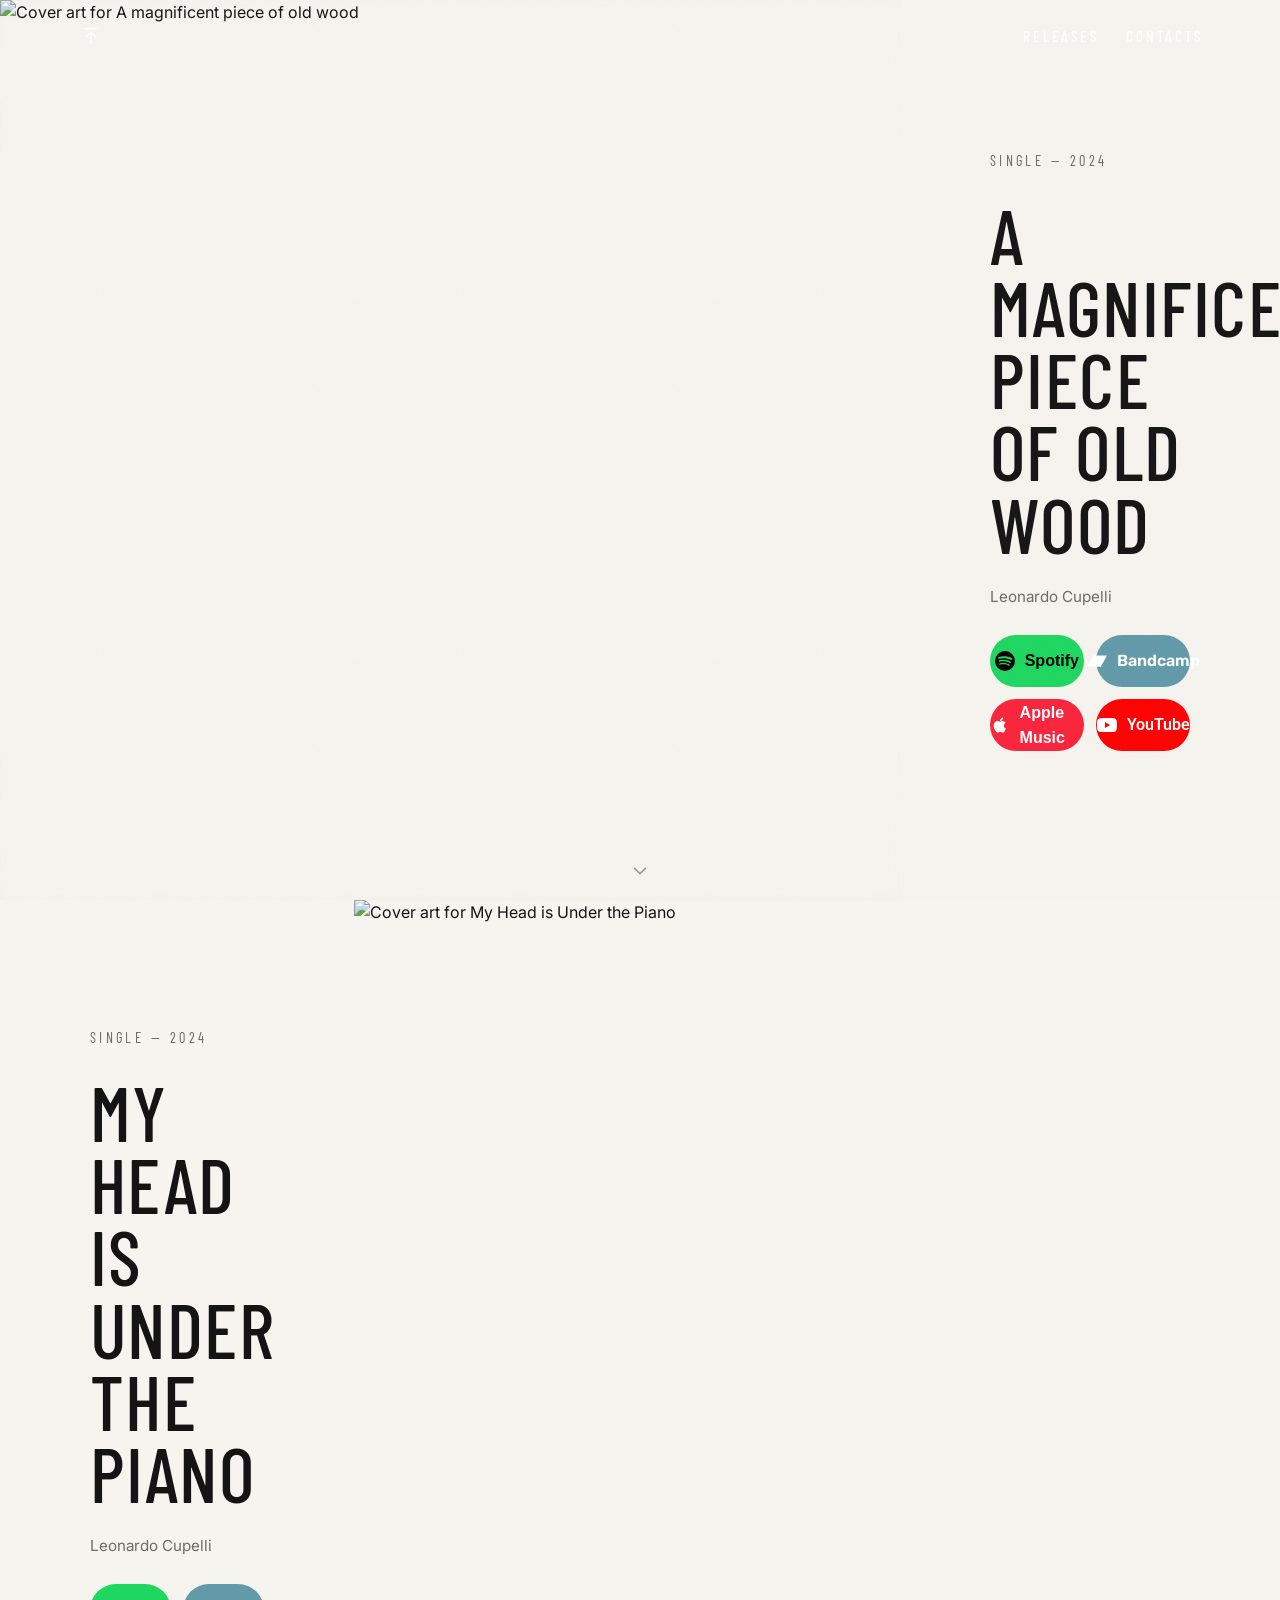
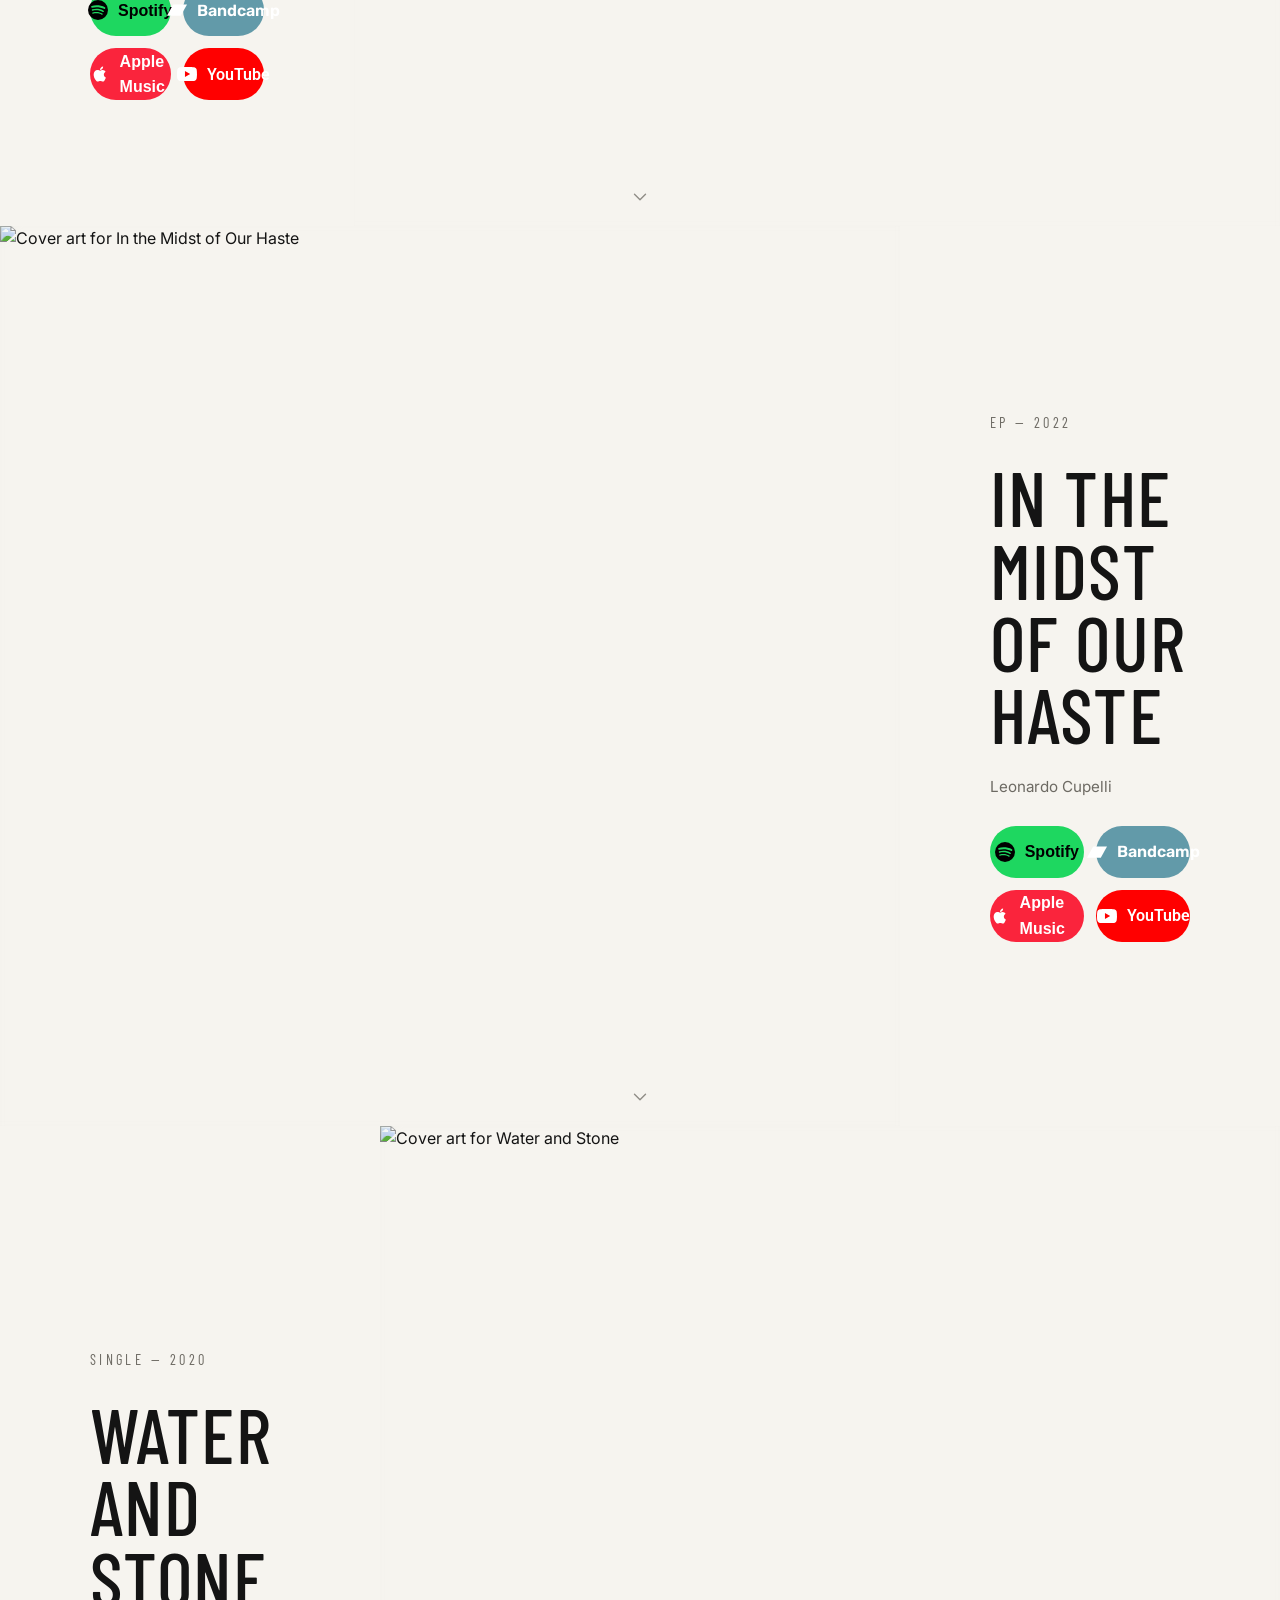
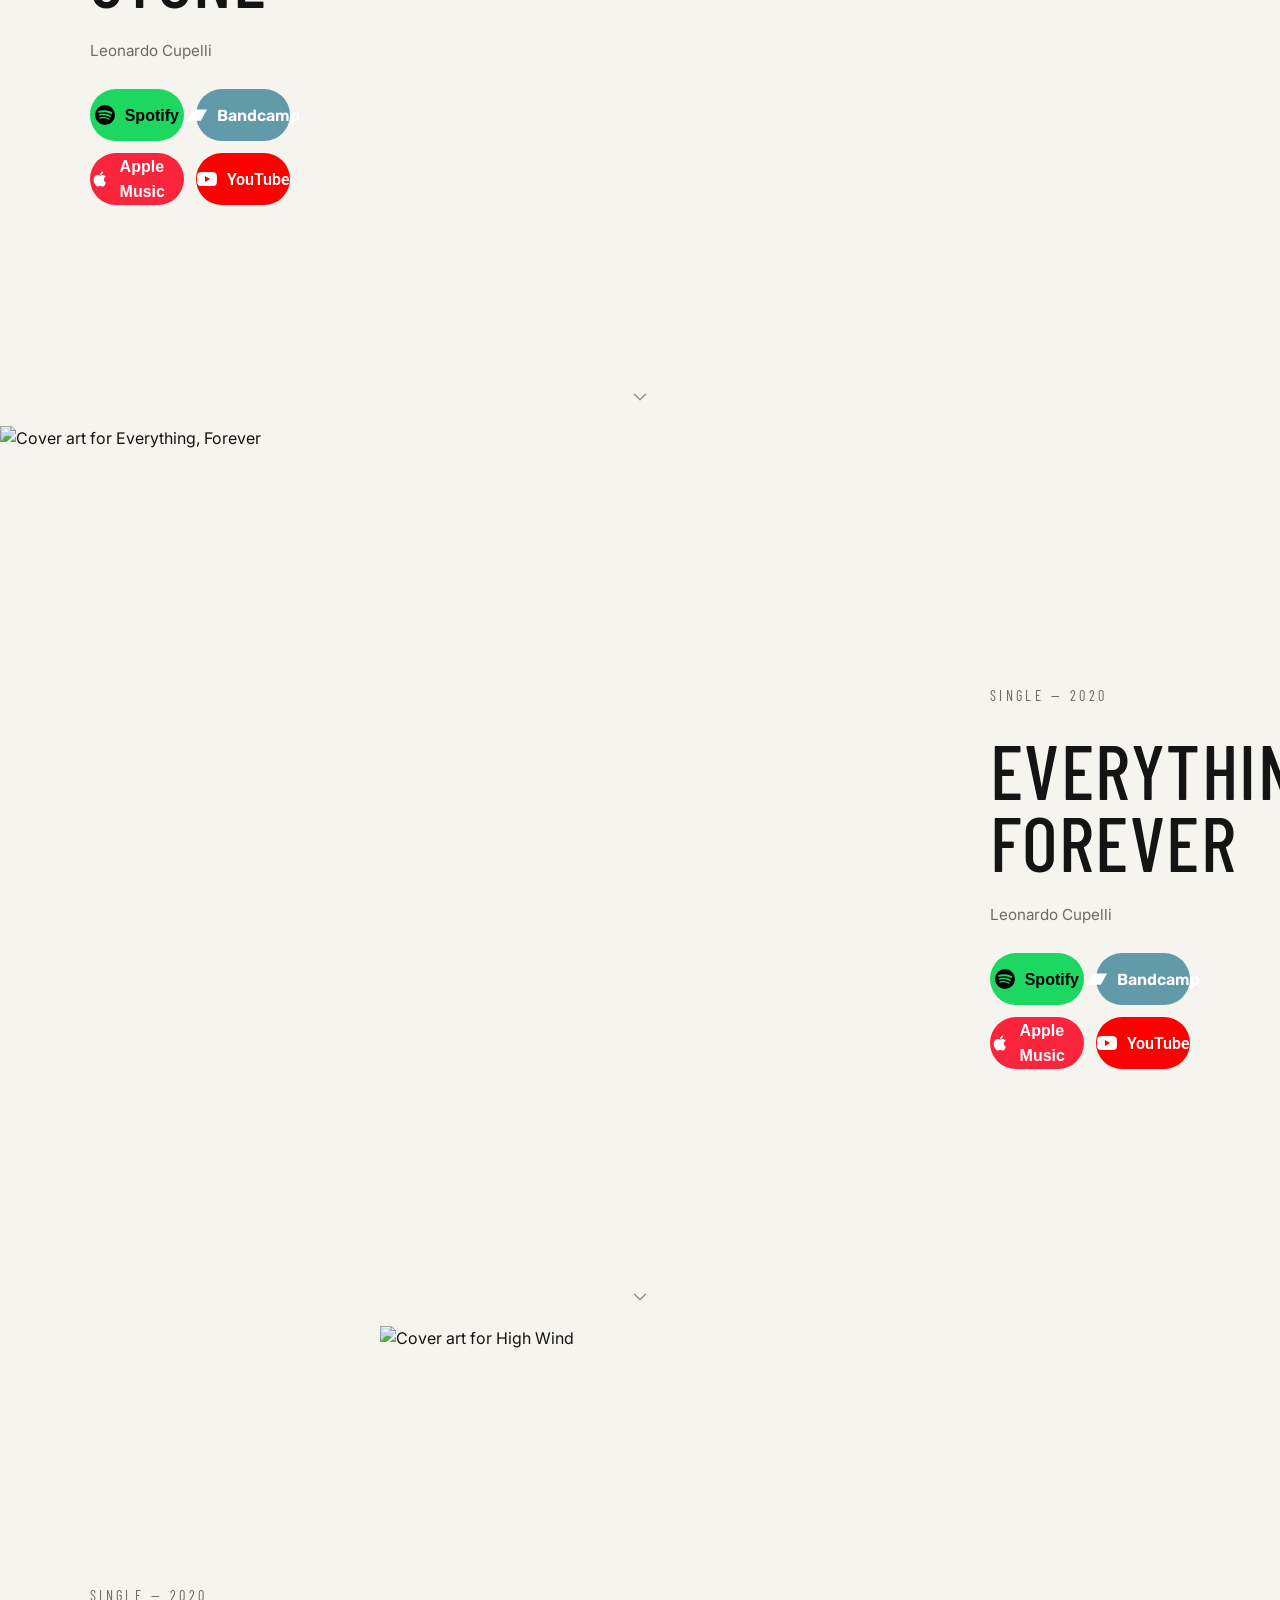
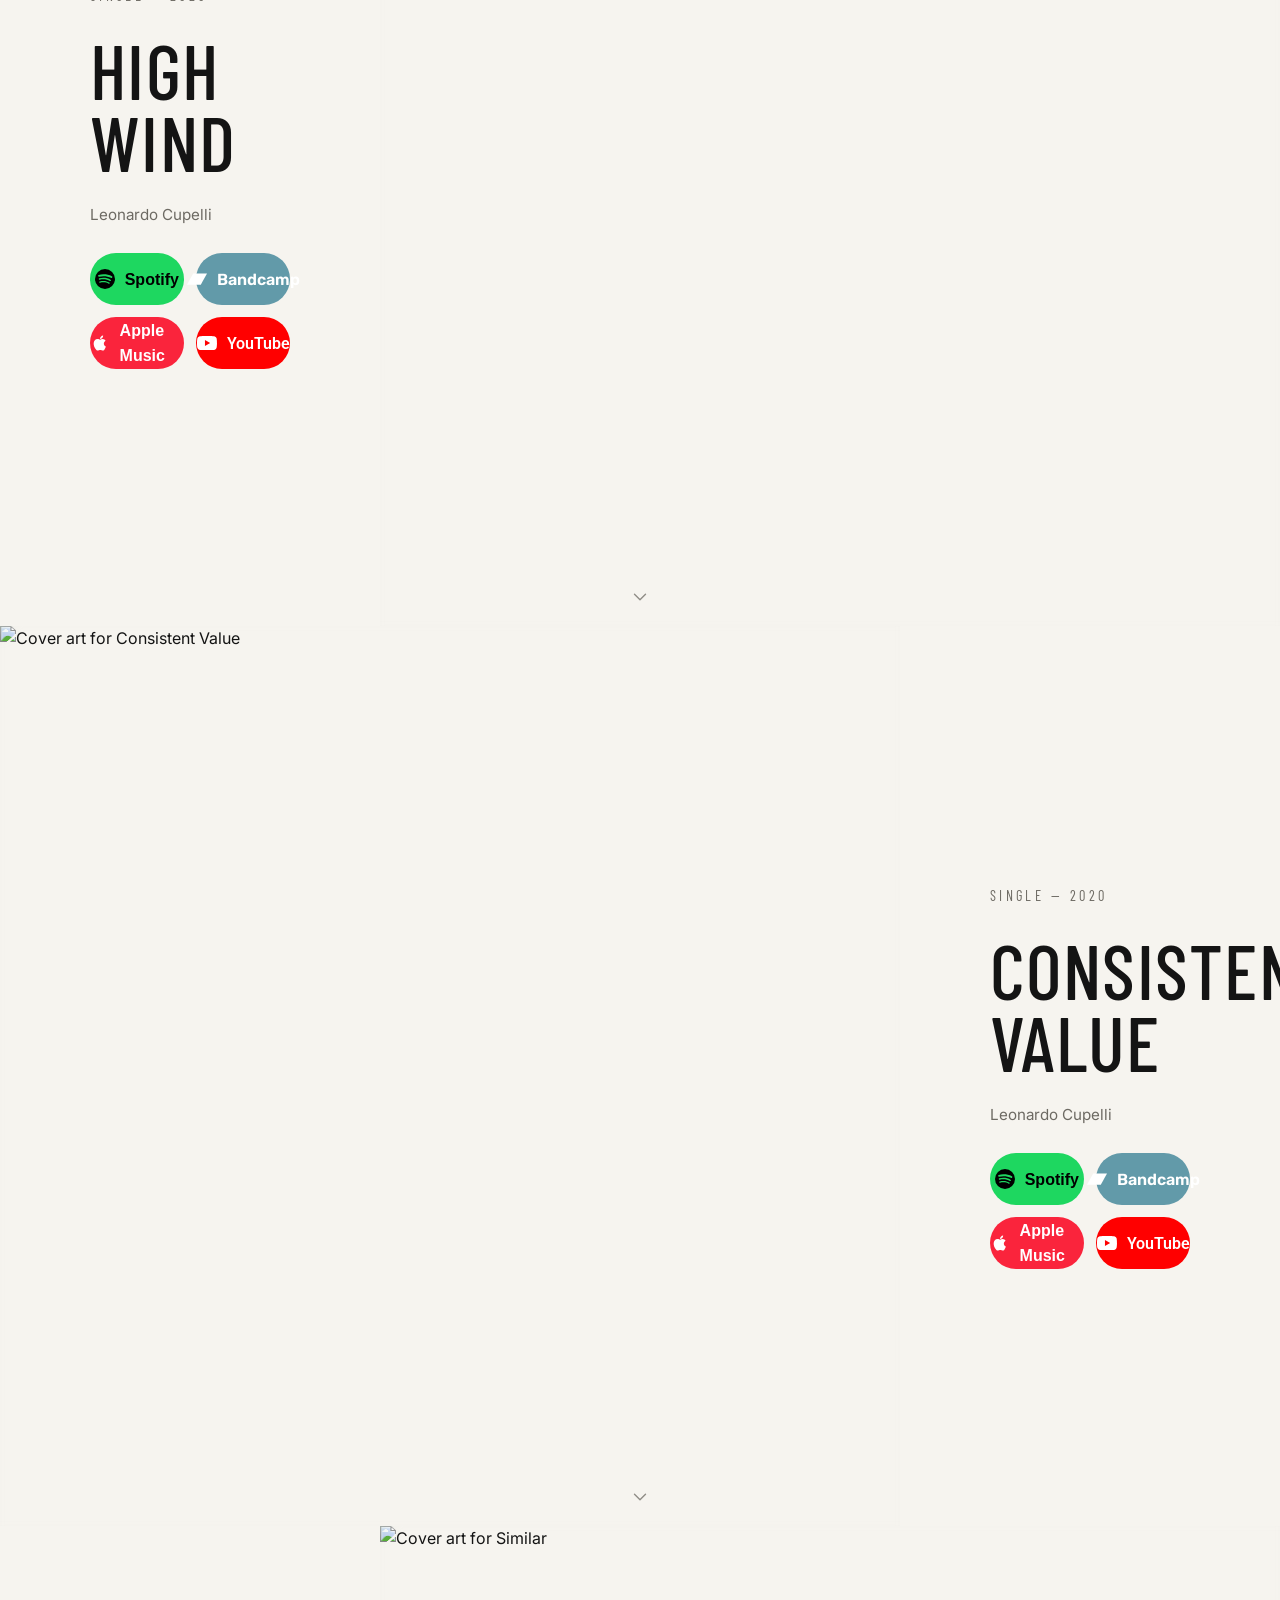
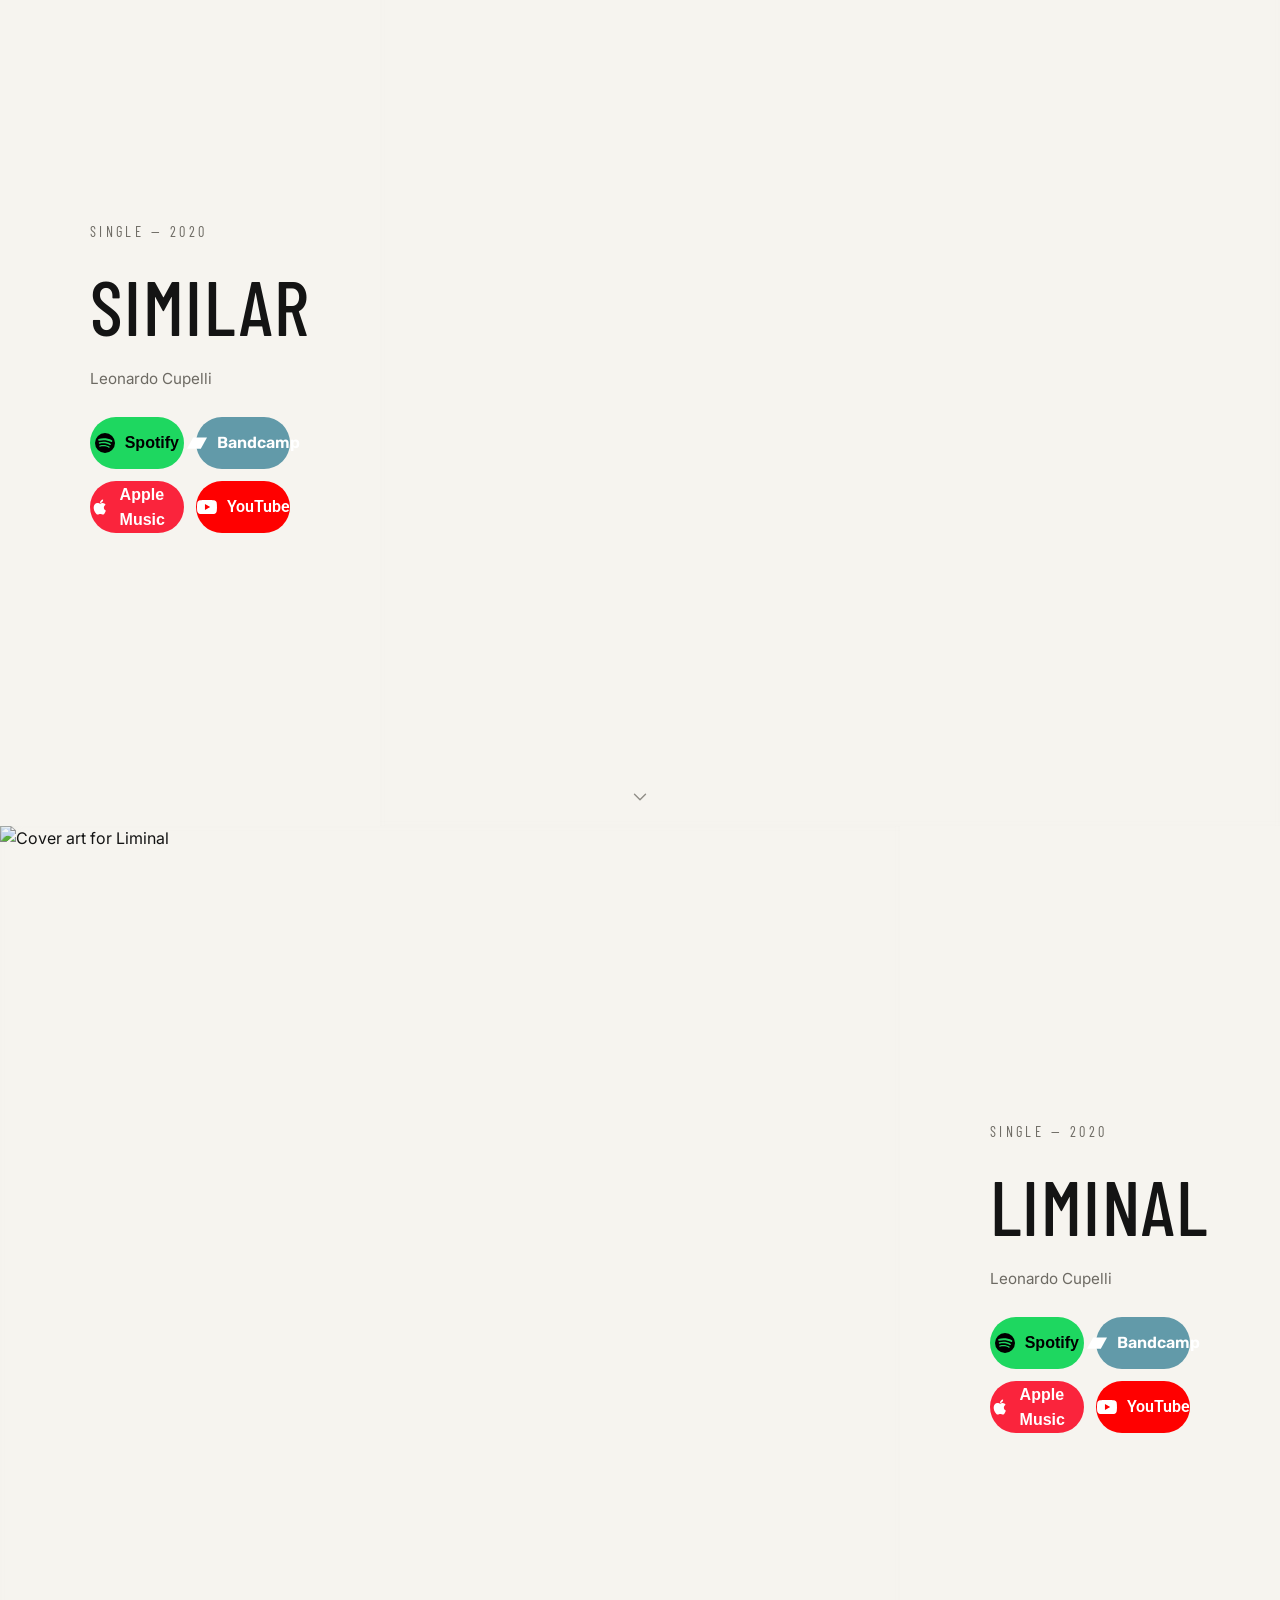
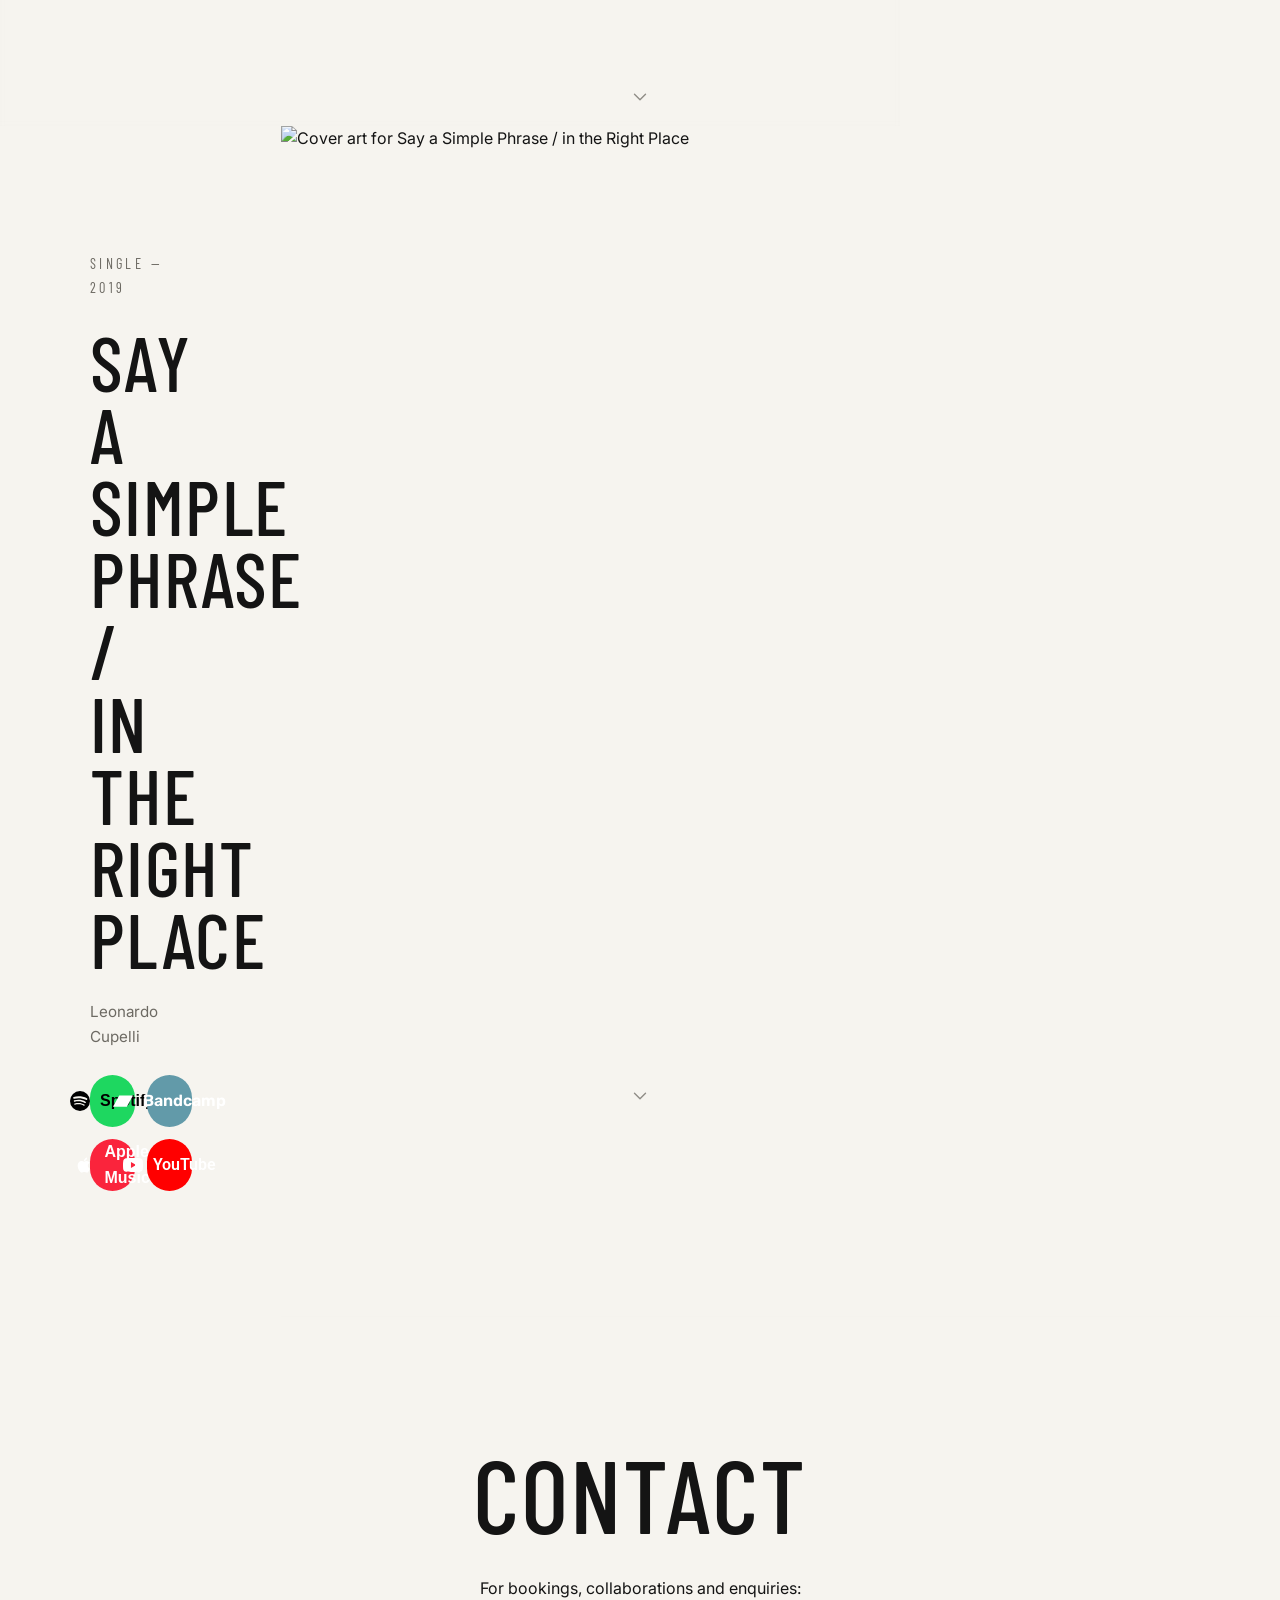
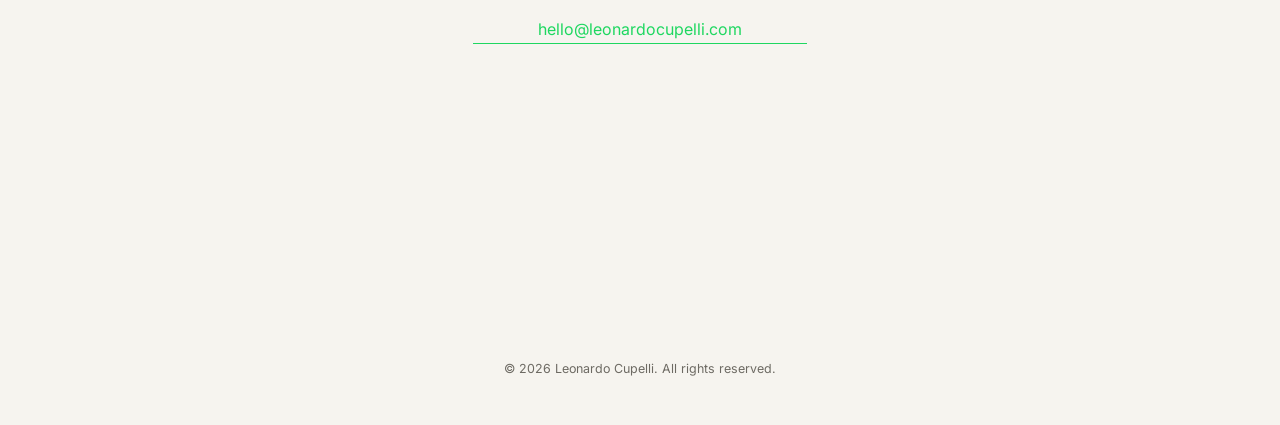
==== index.html @ 6b4e4573 "Fix Top button visibility after contact anchor navigation" ====
<!doctype html>
<html lang="it">
<head>
  <meta charset="utf-8">
  <meta name="viewport" content="width=device-width, initial-scale=1">
  <title>Leonardo Cupelli — Composer</title>
  <meta name="description" content="Official portfolio of composer Leonardo Cupelli. Listen to releases on Spotify, Bandcamp, Apple Music and YouTube.">
  <link rel="preconnect" href="https://fonts.googleapis.com">
  <link rel="preconnect" href="https://fonts.gstatic.com" crossorigin>
  <link href="https://fonts.googleapis.com/css2?family=Barlow+Condensed:wght@200;300;400;500;600&family=Inter:wght@400;500;600&family=Rubik:wght@400;500;600;700&family=Roboto:wght@400;500;700&display=swap" rel="stylesheet">
  <link rel="stylesheet" href="css/style.css">
  <link rel="stylesheet" href="css/grain.css">
  <style>
    html { scroll-snap-type: y mandatory; }
    .release { scroll-snap-align: start; scroll-snap-stop: always; border-top: 0; }
    .contact { scroll-snap-align: start; scroll-snap-stop: always; min-height: 100vh; min-height: 100svh; display: flex; flex-direction: column; padding: 0; border-top: 0; }
    .contact-content { flex: 1; display: grid; place-content: center; padding: 100px 24px 48px; overflow-wrap: anywhere; }
    .contact .site-footer { flex: none; width: 100%; border-top: 0; scroll-snap-align: none; padding-bottom: max(34px, env(safe-area-inset-bottom, 0px)); }
    .header-top { margin-right: auto; display: grid; place-items: center; width: 28px; height: 28px; opacity: 0; visibility: hidden; pointer-events: none; transition: opacity .3s ease, visibility 0s linear .3s; }
    .header-top svg { width: 20px; height: 20px; }
    .header-top.is-visible { opacity: 1; visibility: visible; pointer-events: auto; transition-delay: 0s; }
    .header-top:hover { color: var(--spotify-green); }
    .header-top:focus-visible { outline: 2px solid currentColor; outline-offset: 6px; }
    @media (prefers-reduced-motion: reduce) {
      html { scroll-snap-type: y proximity; scroll-behavior: auto; }
      .header-top { transition: none; }
    }
  </style>
</head>
<body>
  <header class="site-header is-dark" id="site-header">
    <a class="header-top" id="header-top" href="#top" aria-label="Torna in cima alla pagina" aria-hidden="true" tabindex="-1" inert>
      <svg viewBox="0 0 24 24" fill="none" stroke="currentColor" stroke-width="1.5" stroke-linecap="round" stroke-linejoin="round" aria-hidden="true">
        <path d="M5 3h14"></path>
        <path d="M12 21V7m-6 6 6-6 6 6"></path>
      </svg>
    </a>
    <nav class="site-nav">
      <a href="releases.html">Releases</a>
      <a href="#contact">Contacts</a>
    </nav>
  </header>
  <main id="top" tabindex="-1">
    <section id="releases" class="releases" aria-label="Releases">
      <div id="release-list"></div>
    </section>
    <section id="contact" class="contact" aria-labelledby="contact-title">
      <div class="contact-content">
        <h2 id="contact-title">Contact</h2>
        <p>For bookings, collaborations and enquiries:</p>
        <a href="mailto:hello@leonardocupelli.com">hello@leonardocupelli.com</a>
      </div>
      <footer class="site-footer" role="contentinfo">
        <p>© <span id="year"></span> Leonardo Cupelli. All rights reserved.</p>
      </footer>
    </section>
  </main>
  <script src="js/catalogue.js"></script>
  <script src="js/spotify-logo.js"></script>
  <script src="js/main.js"></script>
  <script src="js/cover-scroll.js"></script>
  <script>
    (() => {
      const link = document.getElementById('header-top');
      const header = document.getElementById('site-header');
      const list = document.getElementById('release-list');
      const contact = document.getElementById('contact');
      let pending = false;
      function update() {
        pending = false;
        const second = list.querySelectorAll('.release')[1];
        const headerBottom = header.getBoundingClientRect().bottom;
        const contactRect = contact.getBoundingClientRect();
        const atContact = contactRect.top <= headerBottom && contactRect.bottom > 0;
        const pastFirst = !!second && second.getBoundingClientRect().top <= headerBottom;
        const visible = atContact || pastFirst;
        link.classList.toggle('is-visible', visible);
        link.setAttribute('aria-hidden', String(!visible));
        link.tabIndex = visible ? 0 : -1;
        link.toggleAttribute('inert', !visible);
      }
      function schedule() {
        if (!pending) { pending = true; requestAnimationFrame(update); }
      }
      function afterNavigation() {
        schedule();
        requestAnimationFrame(() => requestAnimationFrame(schedule));
      }
      link.addEventListener('click', event => {
        event.preventDefault();
        document.getElementById('top').focus({ preventScroll: true });
        window.scrollTo({ top: 0, behavior: matchMedia('(prefers-reduced-motion: reduce)').matches ? 'instant' : 'smooth' });
        afterNavigation();
      });
      document.querySelector('.site-nav a[href="#contact"]').addEventListener('click', afterNavigation);
      window.addEventListener('scroll', schedule, { passive: true });
      document.addEventListener('scrollend', schedule);
      window.addEventListener('hashchange', afterNavigation);
      window.addEventListener('resize', schedule);
      window.addEventListener('pageshow', afterNavigation);
      window.visualViewport?.addEventListener('resize', schedule);
      window.visualViewport?.addEventListener('scroll', schedule);
      new IntersectionObserver(schedule, { threshold: [0, .25, .5, .75, 1] }).observe(contact);
      new MutationObserver(schedule).observe(list, { childList: true });
      const sizes = new ResizeObserver(schedule);
      sizes.observe(list);
      sizes.observe(contact);
      update();
    })();
  </script>
</body>
</html>
---- css/style.css ----
:root {
  color-scheme: light dark;
  --bg: #0b0b0c;
  --surface: #121214;
  --text: #f2f0ec;
  --muted: #a5a29b;
  --border: rgba(255, 255, 255, .12);
  --display: "Barlow Condensed", system-ui, sans-serif;
  --sans: "Inter", system-ui, sans-serif;
  --spotify-font: "Circular Std", "Circular", Helvetica, Arial, sans-serif;
  --bandcamp-font: "Rubik", system-ui, sans-serif;
  --apple-font: -apple-system, BlinkMacSystemFont, "SF Pro Text", "Helvetica Neue", Arial, sans-serif;
  --youtube-font: "Roboto", system-ui, sans-serif;
  --spotify-green: #1ed760;
  --bandcamp-blue: #629aa9;
  --apple-red: #fa243c;
  --youtube-red: #ff0000;
}

@media (prefers-color-scheme: light) {
  :root {
    --bg: #f6f4ef;
    --surface: #ffffff;
    --text: #141414;
    --muted: #6d6a63;
    --border: rgba(0, 0, 0, .14);
  }
}

* { box-sizing: border-box; }

body {
  margin: 0;
  background: var(--bg);
  color: var(--text);
  font-family: var(--sans);
  font-style: normal;
  line-height: 1.6;
  -webkit-font-smoothing: antialiased;
}

a { color: inherit; text-decoration: none; }

.site-header {
  position: fixed;
  inset: 0 0 auto 0;
  z-index: 20;
  display: flex;
  align-items: center;
  justify-content: flex-end;
  padding: 22px clamp(24px, 6vw, 80px);
  background: transparent;
  border: 0;
  backdrop-filter: none;
  transition: color .35s ease;
}

.site-header.is-dark { color: #fff; }
.site-header.is-light { color: #000; }

.site-nav {
  display: flex;
  gap: 28px;
  font-family: var(--display);
  font-size: .95rem;
  font-weight: 500;
  font-style: normal;
  text-transform: uppercase;
  letter-spacing: .18em;
}

.site-nav a {
  transition: transform .3s cubic-bezier(.22,.61,.36,1);
}

.site-nav a:hover,
.site-nav a:focus-visible {
  transform: scale(1.08);
}

.viewport-fade {
  position: fixed;
  left: 0;
  right: 0;
  bottom: 0;
  z-index: 15;
  height: 18vh;
  pointer-events: none;
  background: linear-gradient(to bottom, transparent, var(--bg) 82%);
  backdrop-filter: blur(14px);
  -webkit-backdrop-filter: blur(14px);
  mask-image: linear-gradient(to bottom, transparent, #000 55%);
  -webkit-mask-image: linear-gradient(to bottom, transparent, #000 55%);
}

.release {
  position: relative;
  display: grid;
  grid-template-columns: auto minmax(0, 1fr);
  align-items: stretch;
  min-height: 100svh;
  border-top: 1px solid var(--border);
}

.release:nth-child(even) {
  grid-template-columns: minmax(0, 1fr) auto;
}

.release:nth-child(even) .release-cover { order: 2; }
.release:nth-child(even) .release-content { order: 1; }

.release-cover {
  height: 100%;
  min-height: 100svh;
  width: auto;
  aspect-ratio: 1 / 1;
  object-fit: cover;
  display: block;
  border-radius: 0;
  box-shadow: none;
}

.release-content {
  display: flex;
  flex-direction: column;
  justify-content: center;
  gap: 26px;
  padding: clamp(110px, 14vh, 170px) clamp(24px, 7vw, 110px);
}

.release-kicker {
  margin: 0;
  color: var(--muted);
  font-family: var(--display);
  font-size: .9rem;
  font-weight: 400;
  font-style: normal;
  letter-spacing: .24em;
  text-transform: uppercase;
}

.release-title {
  margin: 0;
  font-family: var(--display);
  font-size: clamp(2.8rem, 6vw, 5.6rem);
  font-weight: 500;
  font-style: normal;
  line-height: .94;
  letter-spacing: .02em;
  text-transform: uppercase;
}

.release-meta {
  margin: 0;
  color: var(--muted);
  font-family: var(--sans);
  font-size: .95rem;
  font-weight: 400;
}

.stream-links {
  display: grid;
  grid-template-columns: repeat(2, minmax(0, 1fr));
  gap: 12px;
  max-width: 560px;
}

.stream-link {
  display: flex;
  align-items: center;
  justify-content: center;
  gap: 10px;
  min-height: 52px;
  border: 0;
  border-radius: 26px;
  font-size: 1rem;
  font-weight: 600;
  font-style: normal;
  letter-spacing: 0;
  text-transform: none;
  transition: transform .2s ease, filter .2s ease;
}

.stream-link:hover { transform: translateY(-2px); filter: brightness(1.08); }
.stream-link svg { width: 20px; height: 20px; flex: none; }

.stream-link--spotify {
  background: var(--spotify-green);
  color: #000;
  font-family: var(--spotify-font);
}

.stream-link--bandcamp {
  background: var(--bandcamp-blue);
  color: #fff;
  font-family: var(--bandcamp-font);
}

.stream-link--apple-music {
  background: var(--apple-red);
  color: #fff;
  font-family: var(--apple-font);
}

.stream-link--youtube {
  background: var(--youtube-red);
  color: #fff;
  font-family: var(--youtube-font);
}

.scroll-cue {
  position: absolute;
  bottom: 18px;
  left: 50%;
  transform: translateX(-50%);
  width: 22px;
  height: 22px;
  color: var(--muted);
  opacity: .75;
  pointer-events: none;
  animation: scroll-cue 2.4s ease-in-out infinite;
}

.scroll-cue svg {
  width: 100%;
  height: 100%;
}

@keyframes scroll-cue {
  0%, 100% { transform: translate(-50%, 0); opacity: .45; }
  50% { transform: translate(-50%, 6px); opacity: .9; }
}

.contact {
  min-height: 70svh;
  display: grid;
  place-content: center;
  text-align: center;
  padding: 120px 24px;
  border-top: 1px solid var(--border);
}

.contact h2 {
  font-family: var(--display);
  font-size: clamp(3rem, 8vw, 7rem);
  font-weight: 500;
  font-style: normal;
  line-height: .94;
  letter-spacing: .02em;
  text-transform: uppercase;
  margin: 0 0 18px;
}

.contact p {
  font-family: var(--sans);
  font-weight: 400;
}

.contact a {
  color: var(--spotify-green);
  border-bottom: 1px solid currentColor;
}

.site-footer {
  padding: 34px 24px;
  text-align: center;
  color: var(--muted);
  font-family: var(--sans);
  font-size: .78rem;
  font-weight: 400;
  border-top: 1px solid var(--border);
}

@media (max-width: 860px) {
  .release,
  .release:nth-child(even) {
    grid-template-columns: 1fr;
    grid-template-rows: auto minmax(0, 1fr);
    height: 100svh;
    min-height: 100svh;
    overflow: hidden;
  }

  .release:nth-child(even) .release-cover { order: 0; }
  .release:nth-child(even) .release-content { order: 1; }

  .release-cover {
    width: 100%;
    height: auto;
    min-height: 0;
    aspect-ratio: 1 / 1;
    object-fit: cover;
  }

  .release-content {
    justify-content: center;
    gap: 14px;
    padding: 18px 22px 52px;
  }

  .release-kicker {
    font-size: .78rem;
    letter-spacing: .2em;
  }

  .release-title {
    font-size: clamp(1.9rem, 8vw, 2.8rem);
    line-height: .96;
  }

  .release-meta {
    font-size: .84rem;
  }

  .stream-links {
    grid-template-columns: repeat(2, minmax(0, 1fr));
    gap: 8px;
    margin-top: 4px;
  }

  .stream-link {
    min-height: 40px;
    border-radius: 20px;
    font-size: .82rem;
    gap: 7px;
  }

  .stream-link svg { width: 16px; height: 16px; }

  .scroll-cue {
    bottom: 12px;
    width: 18px;
    height: 18px;
  }

  .site-nav { gap: 16px; }
}
---- css/grain.css ----
@import url('./header-interactions.css?v=1');

body::after {
  content: "";
  position: fixed;
  inset: 0;
  z-index: 9999;
  pointer-events: none;
  opacity: .04;
  background-image: url("data:image/svg+xml,%3Csvg xmlns='http://www.w3.org/2000/svg' width='180' height='180'%3E%3Cfilter id='grain'%3E%3CfeTurbulence type='fractalNoise' baseFrequency='0.8' numOctaves='4' stitchTiles='stitch'/%3E%3C/filter%3E%3Crect width='100%25' height='100%25' filter='url(%23grain)'/%3E%3C/svg%3E");
  background-repeat: repeat;
}

@media (prefers-reduced-motion: reduce) {
  body::after { animation: none; }
}
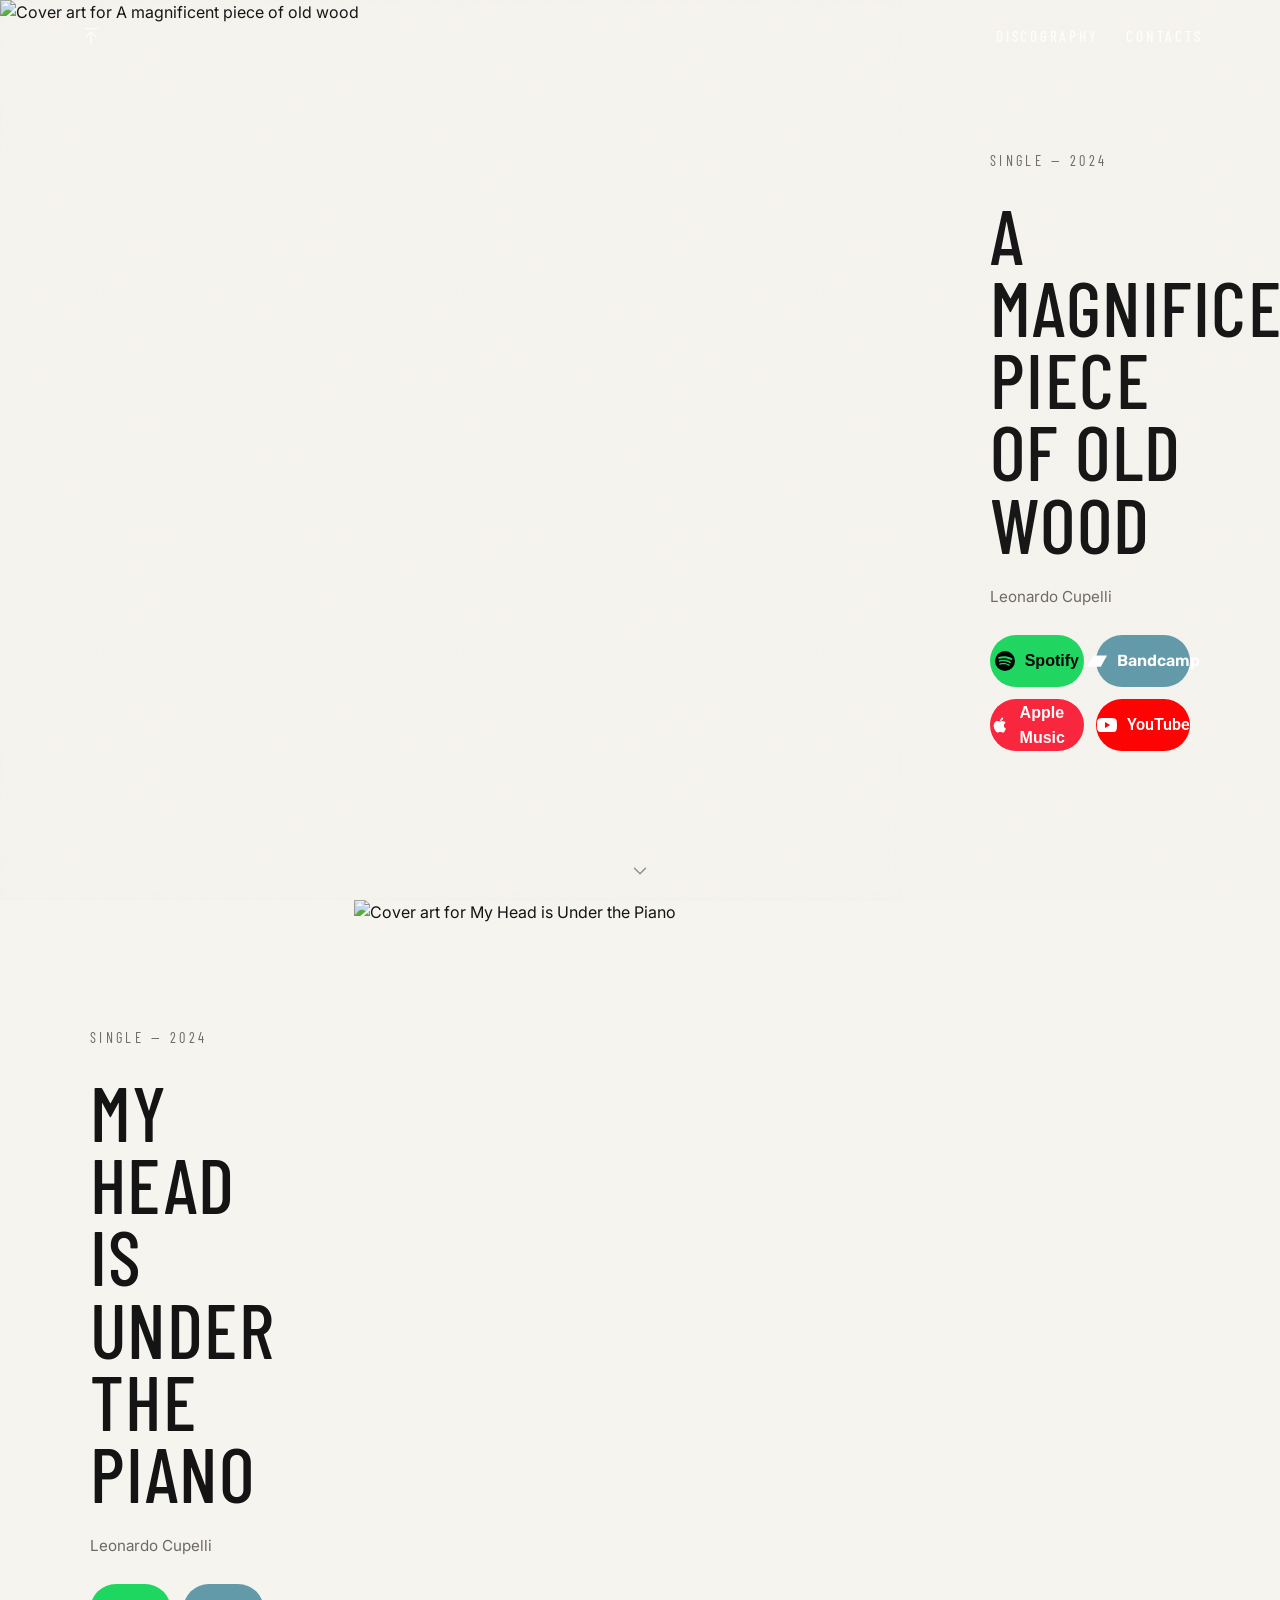
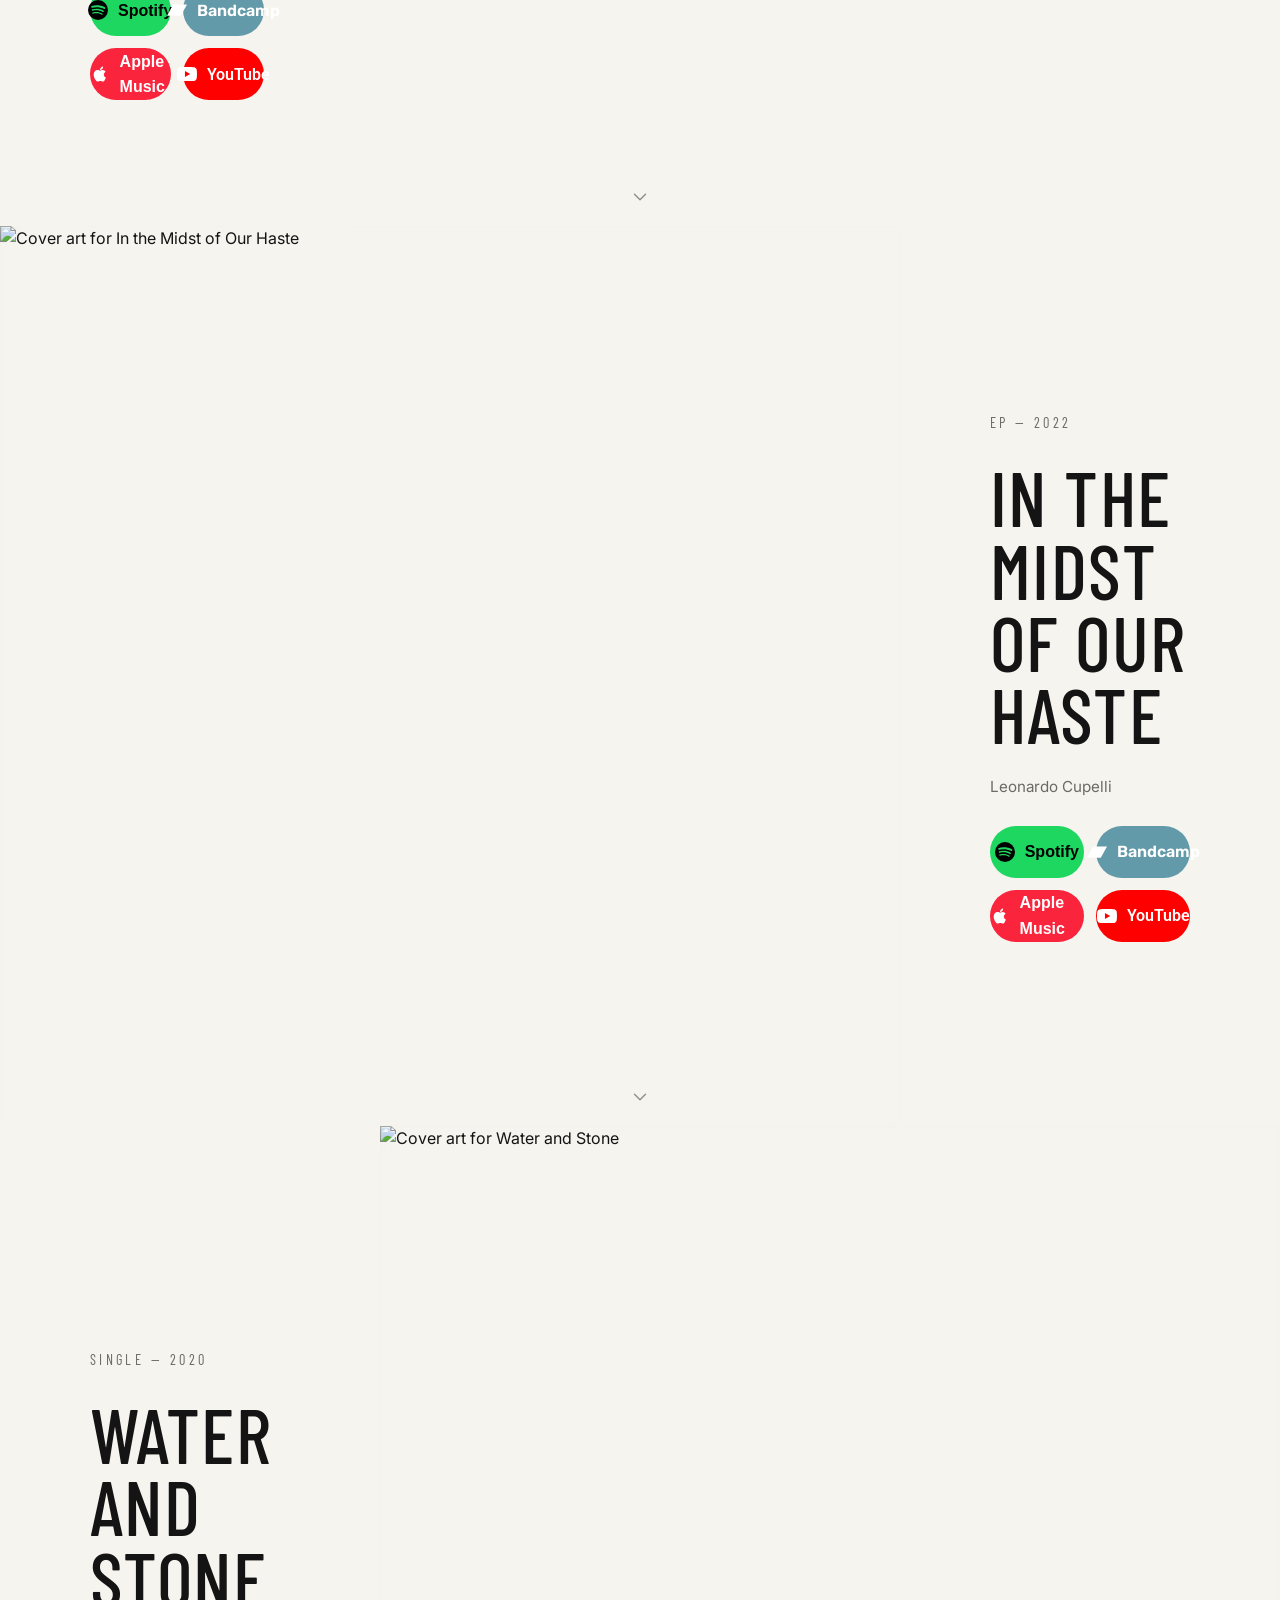
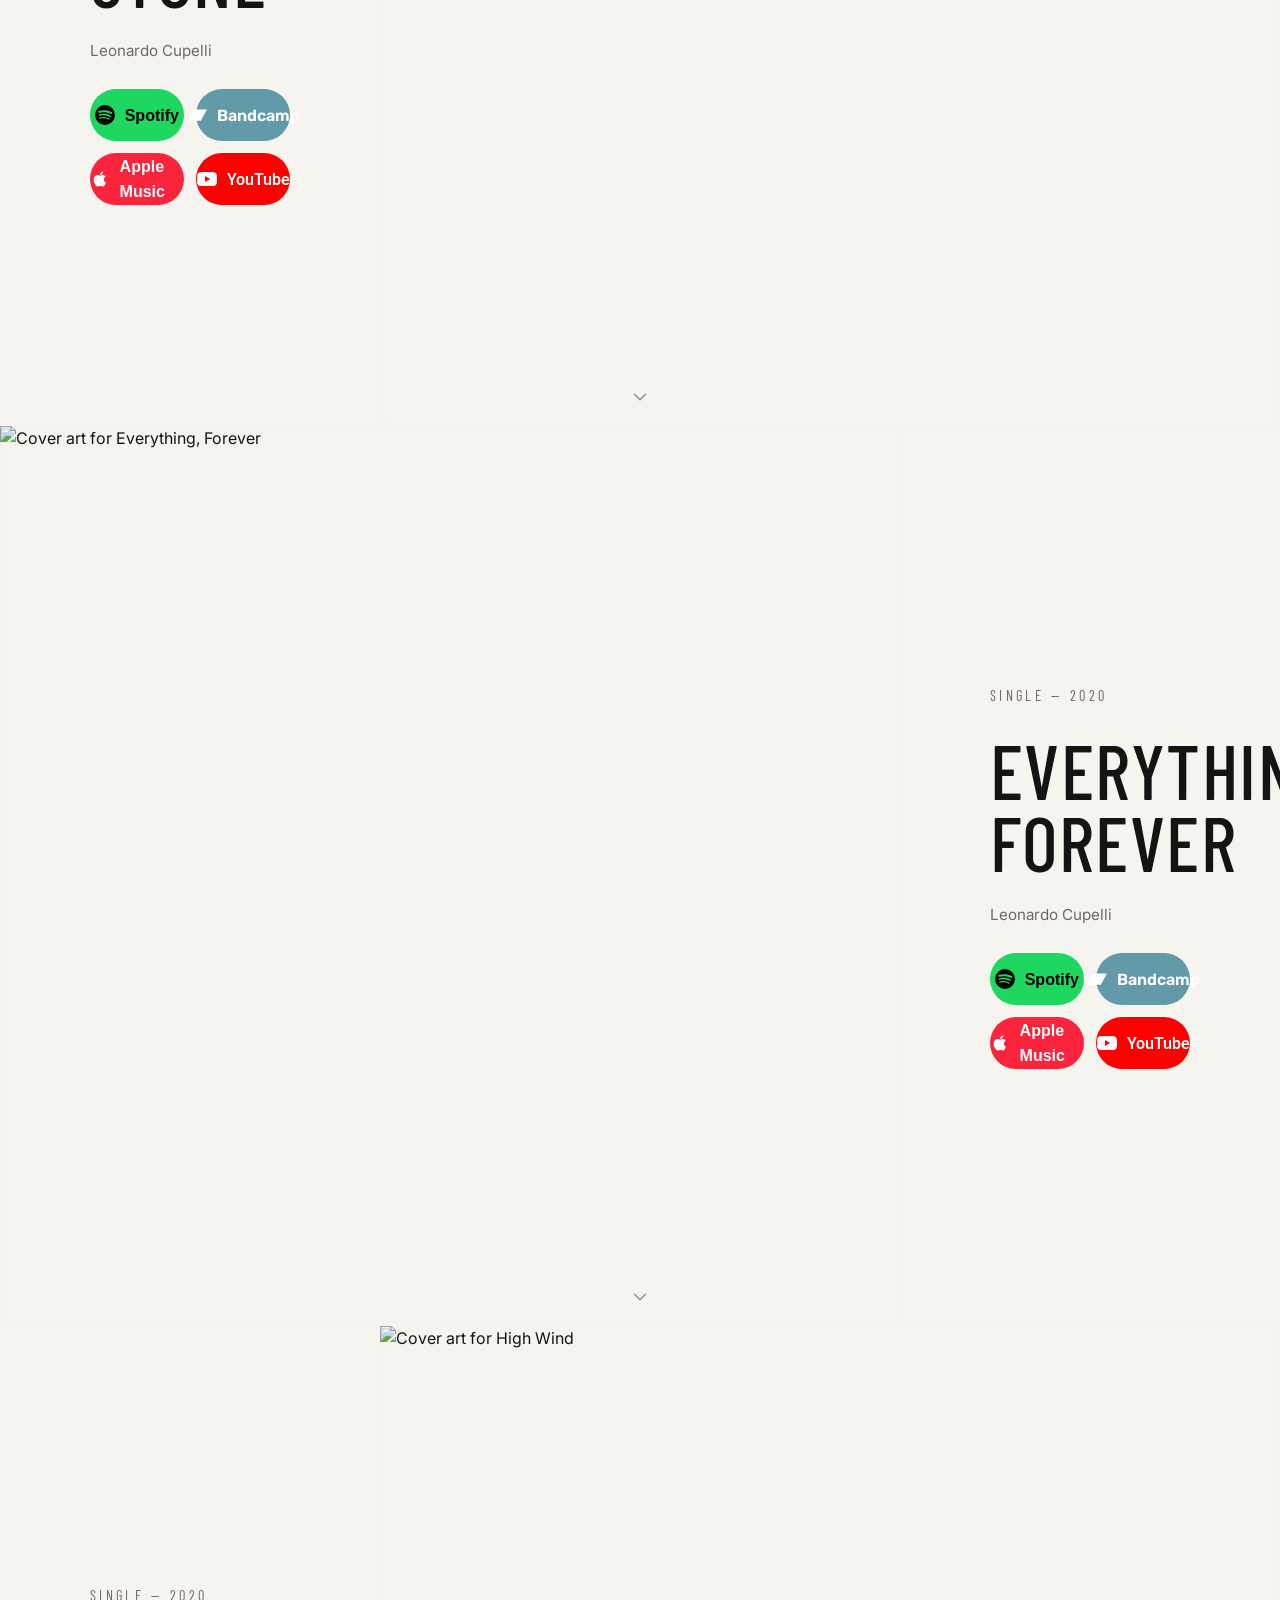
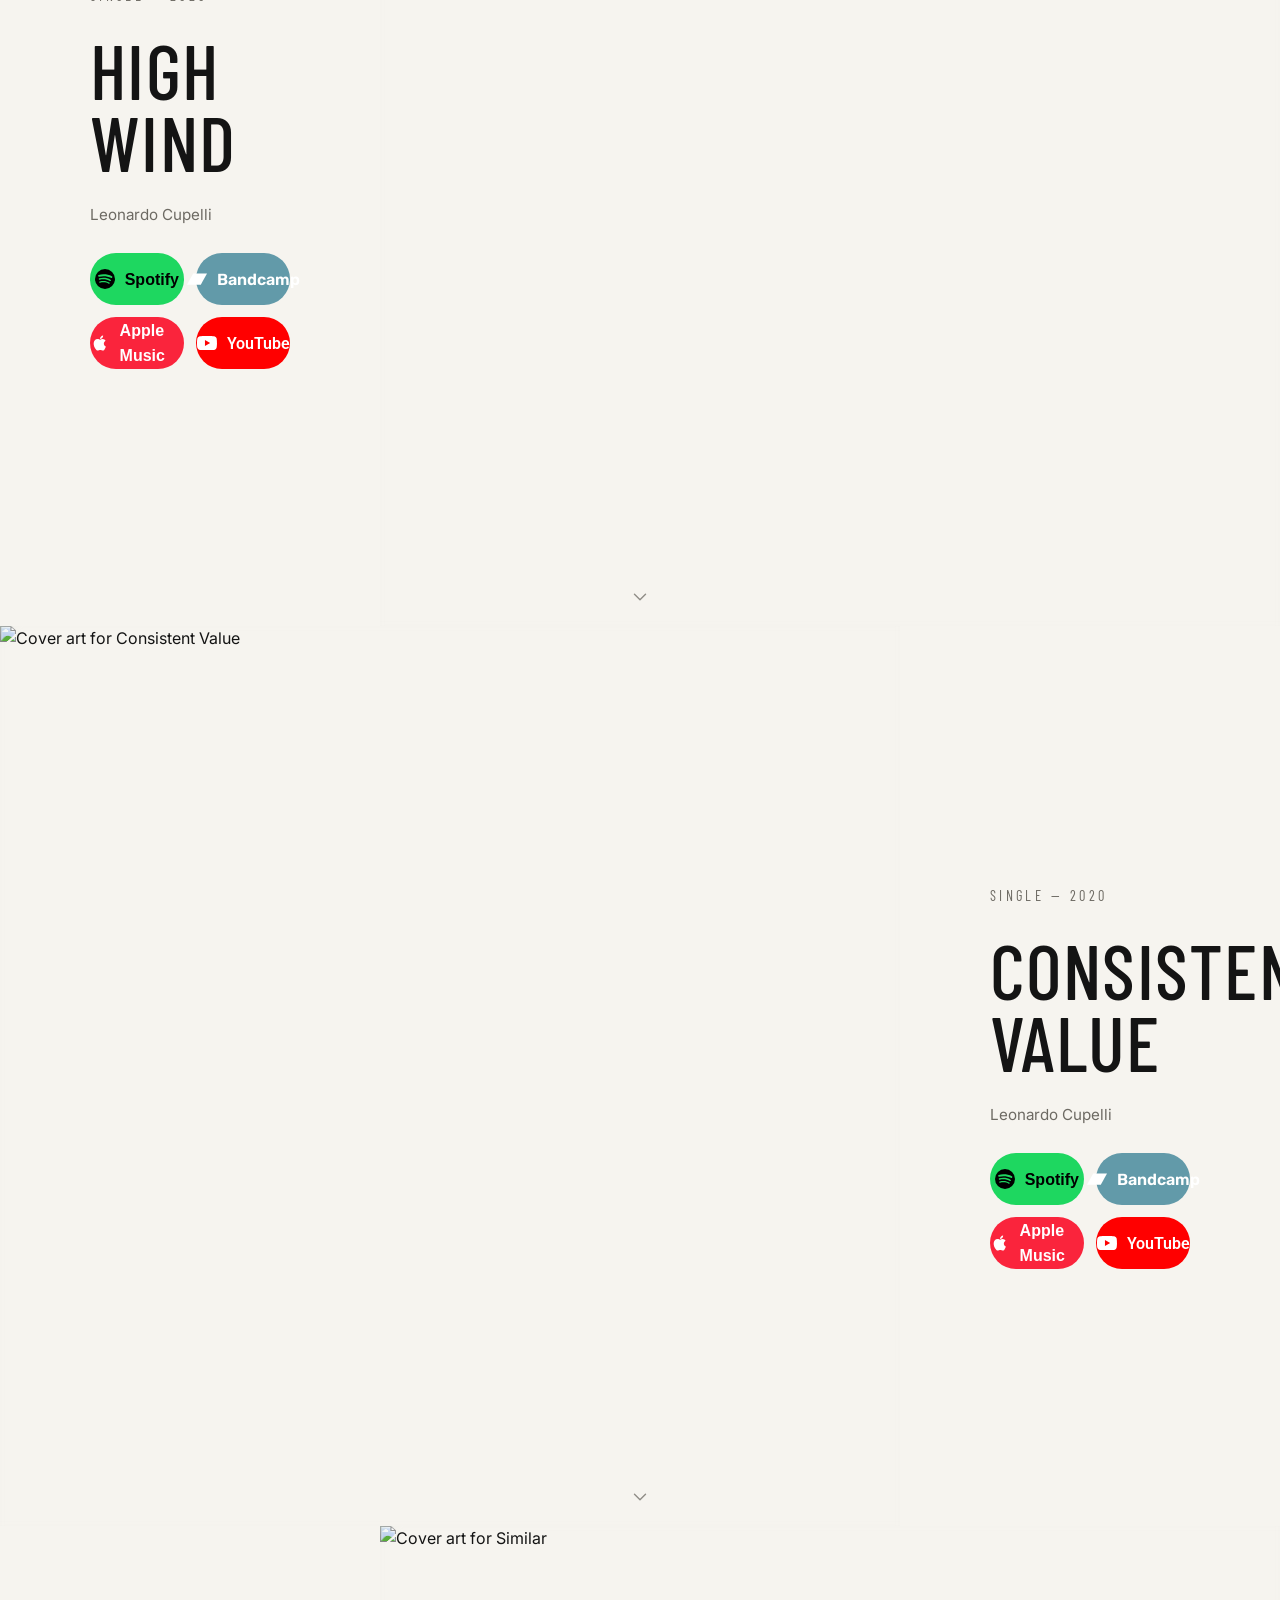
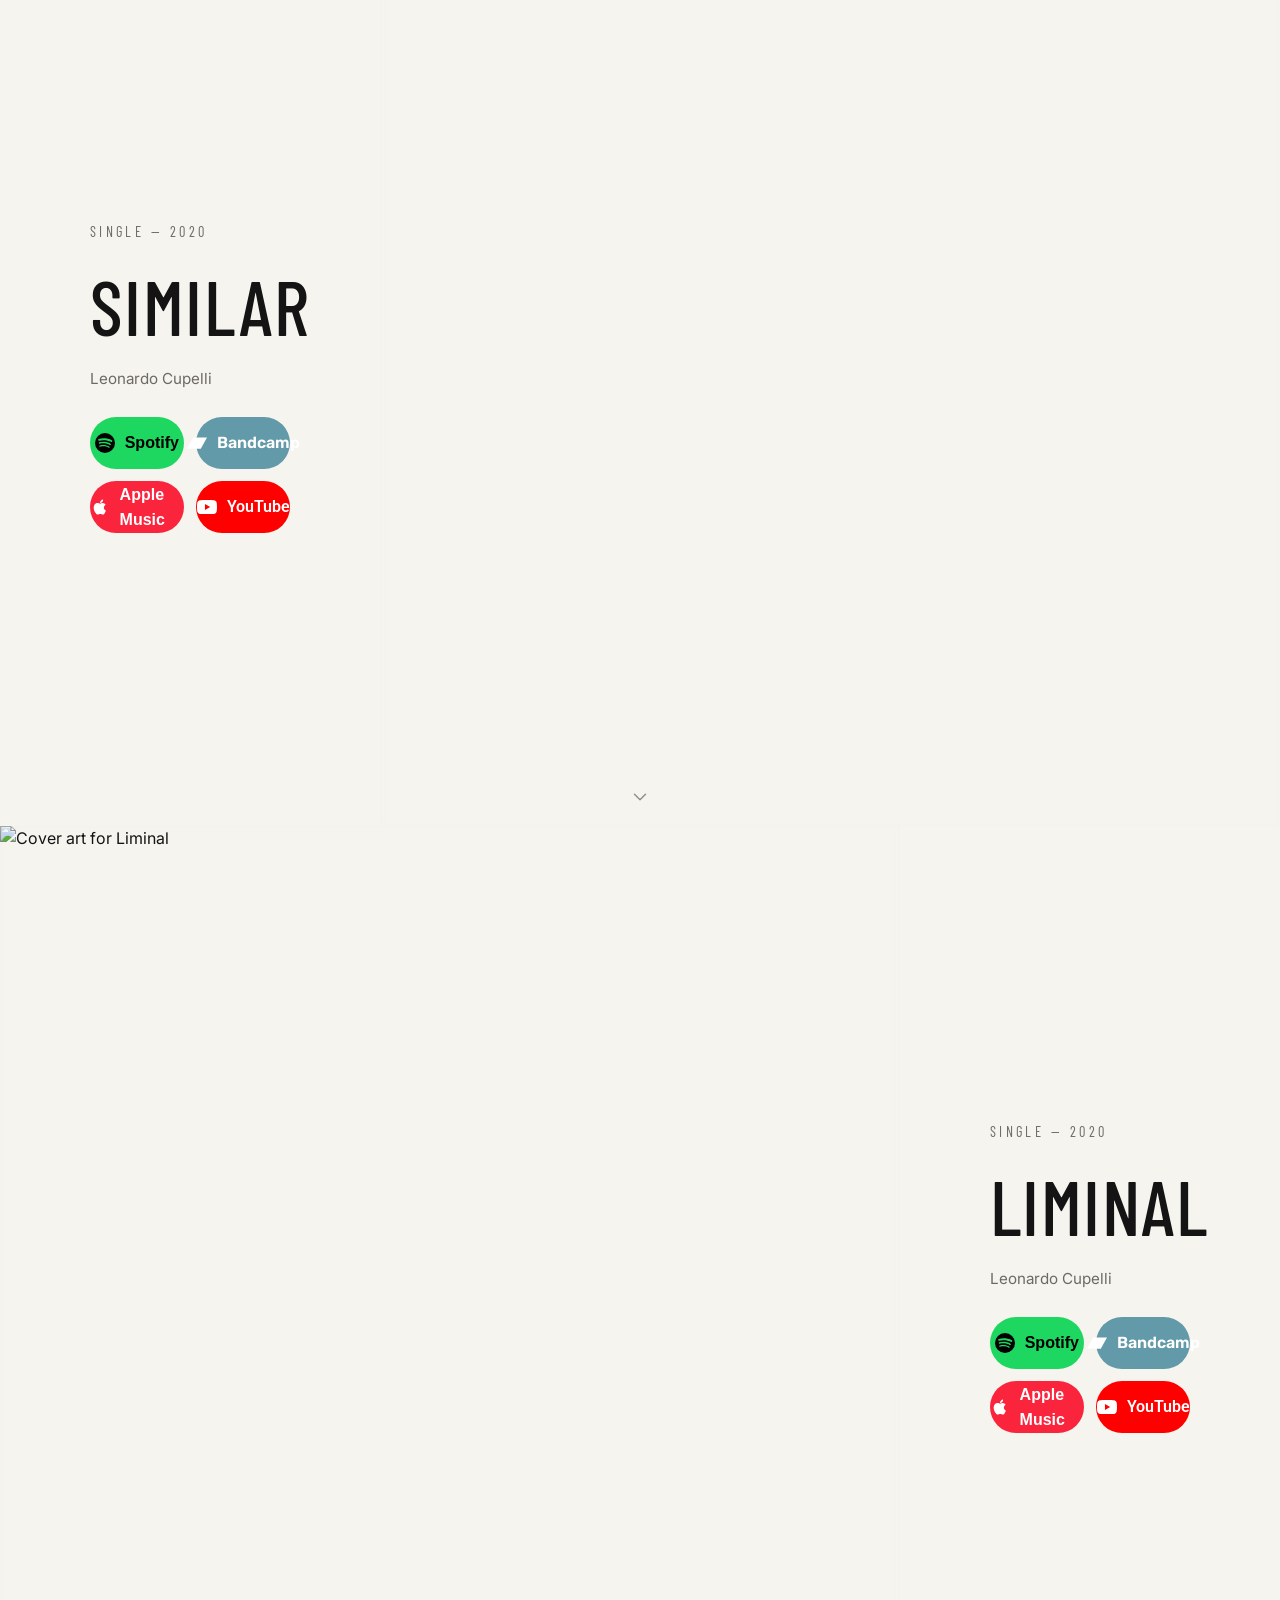
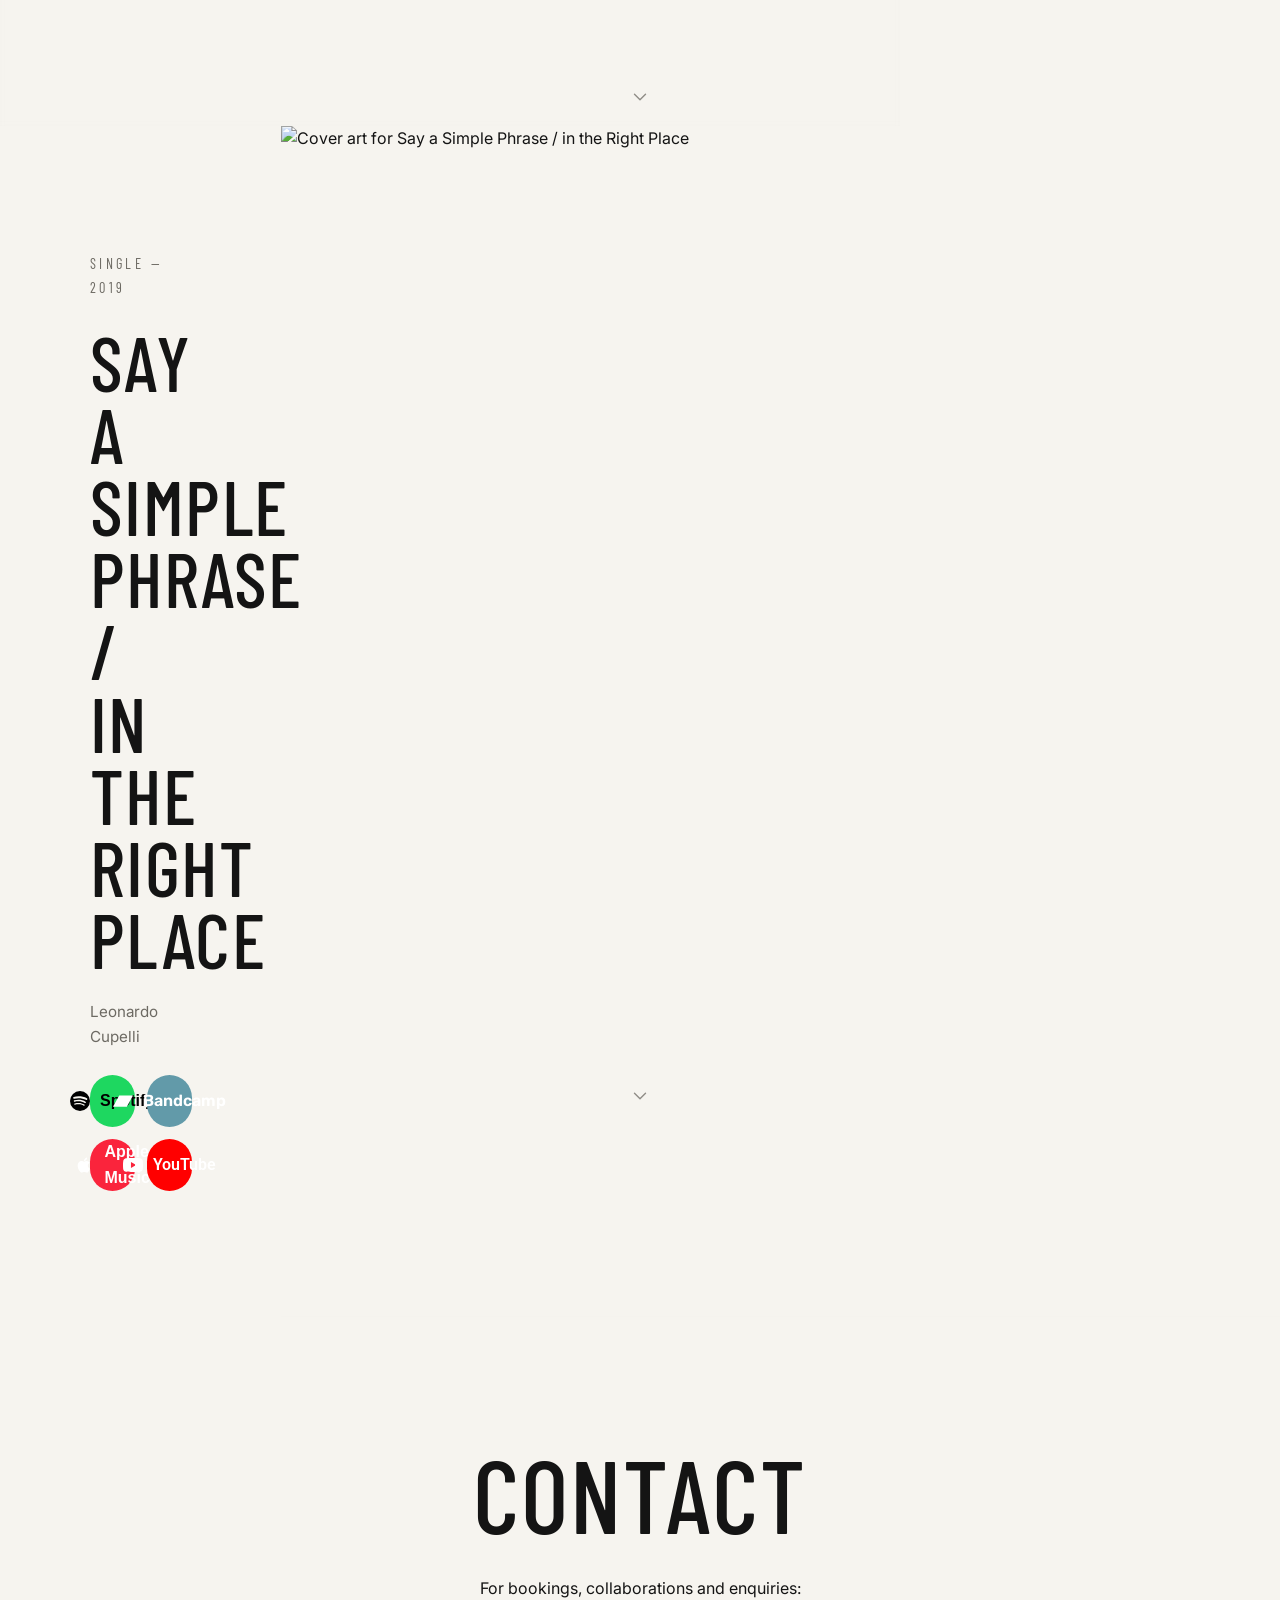
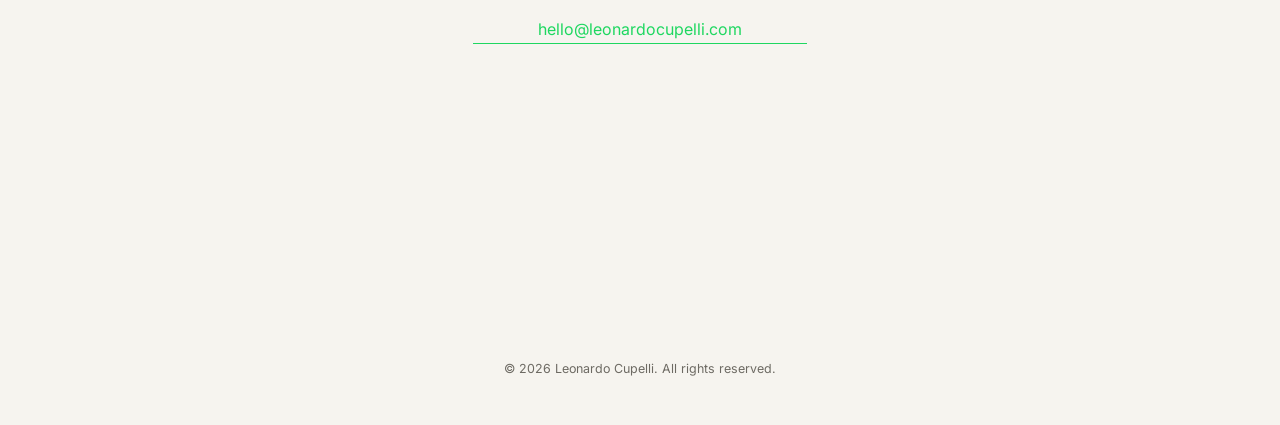
==== commit f62e252b: "Rename home navigation label to Discography" ====
--- a/index.html
+++ b/index.html
@@ -36,7 +36,7 @@
       </svg>
     </a>
     <nav class="site-nav">
-      <a href="releases.html">Releases</a>
+      <a href="releases.html">Discography</a>
       <a href="#contact">Contacts</a>
     </nav>
   </header>
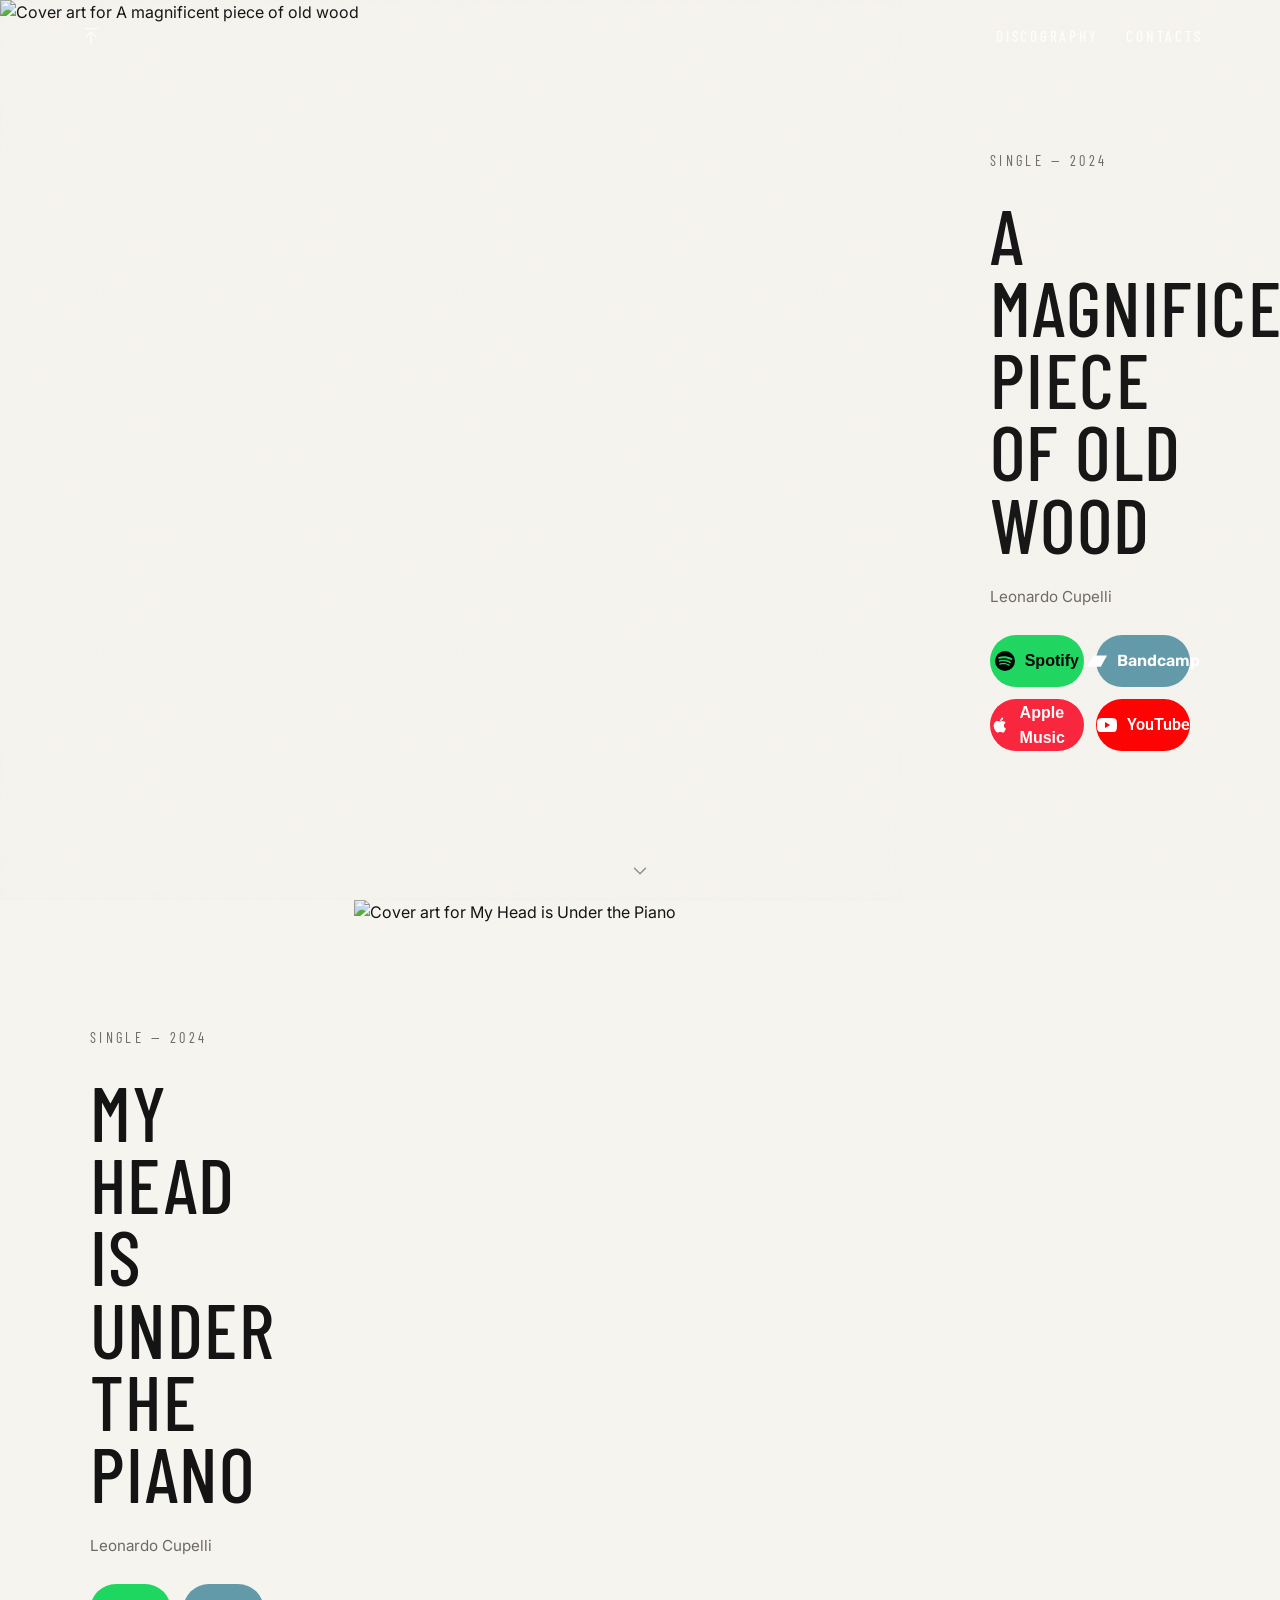
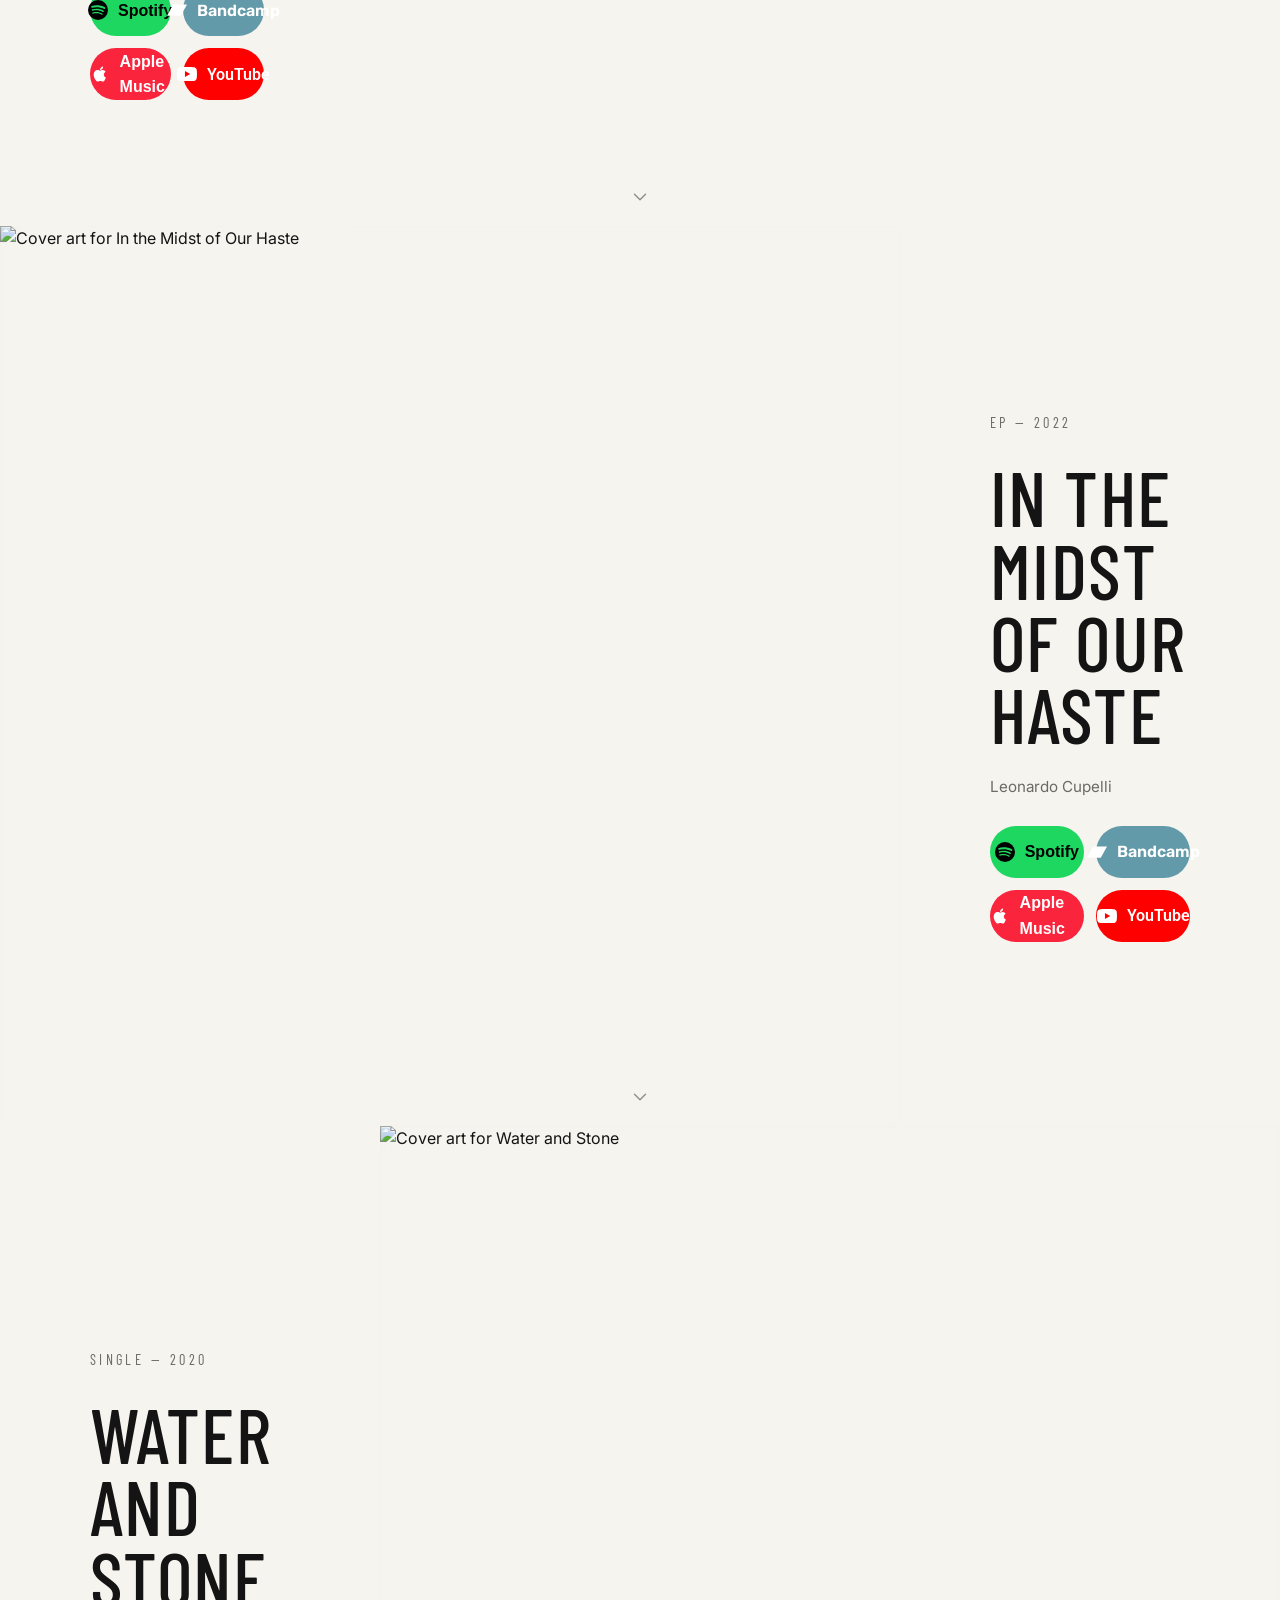
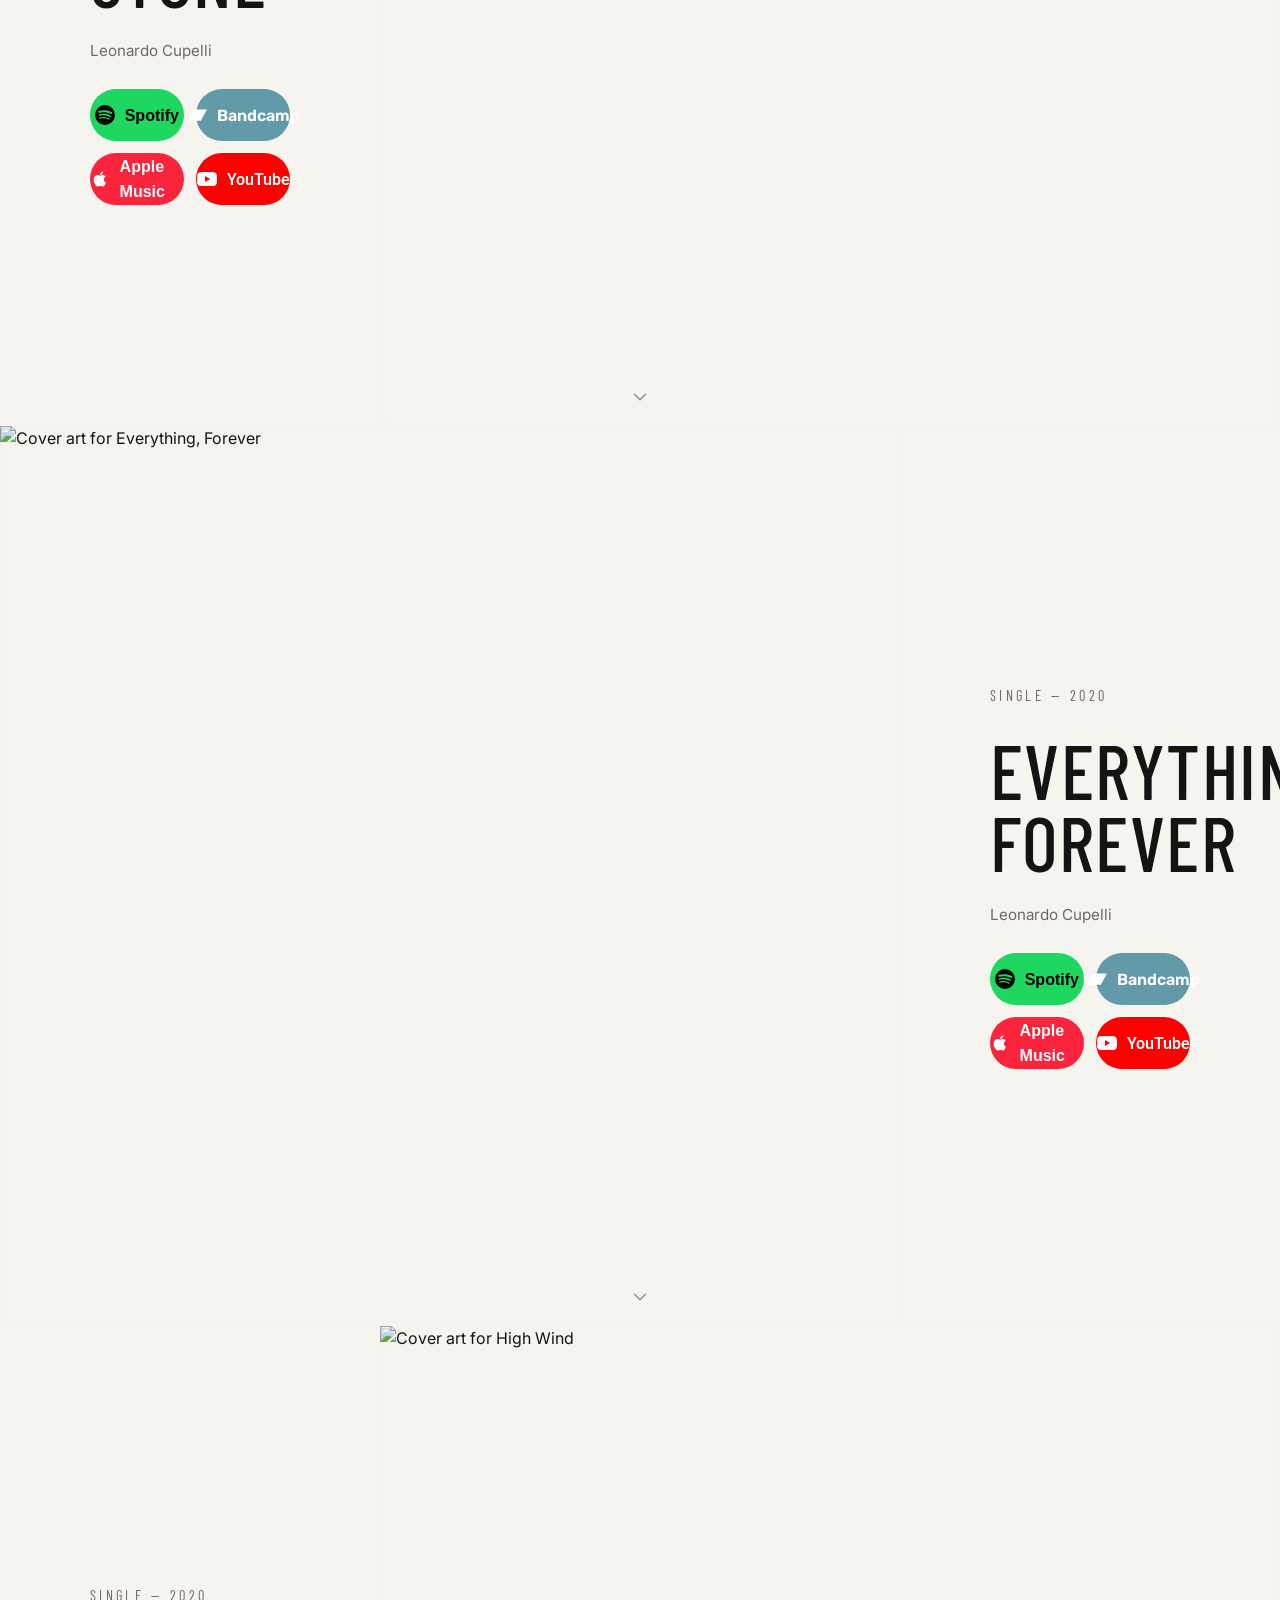
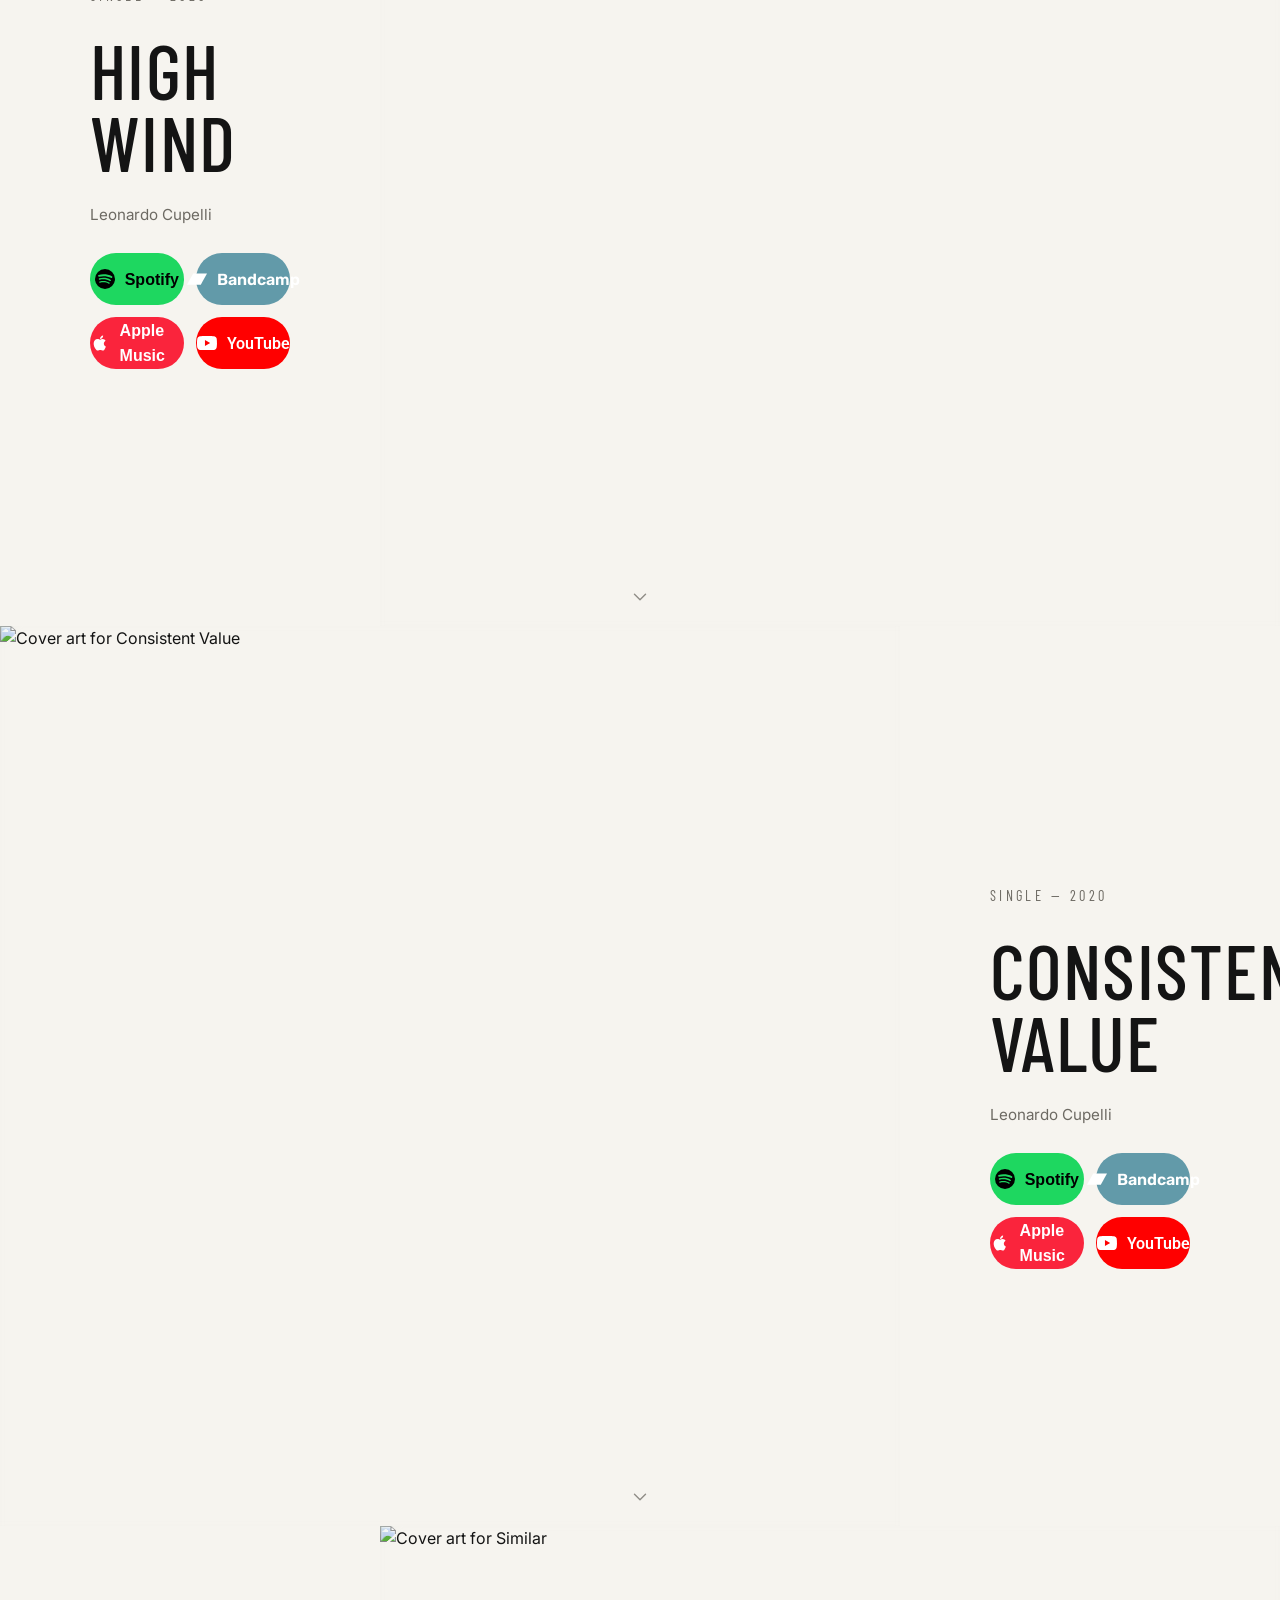
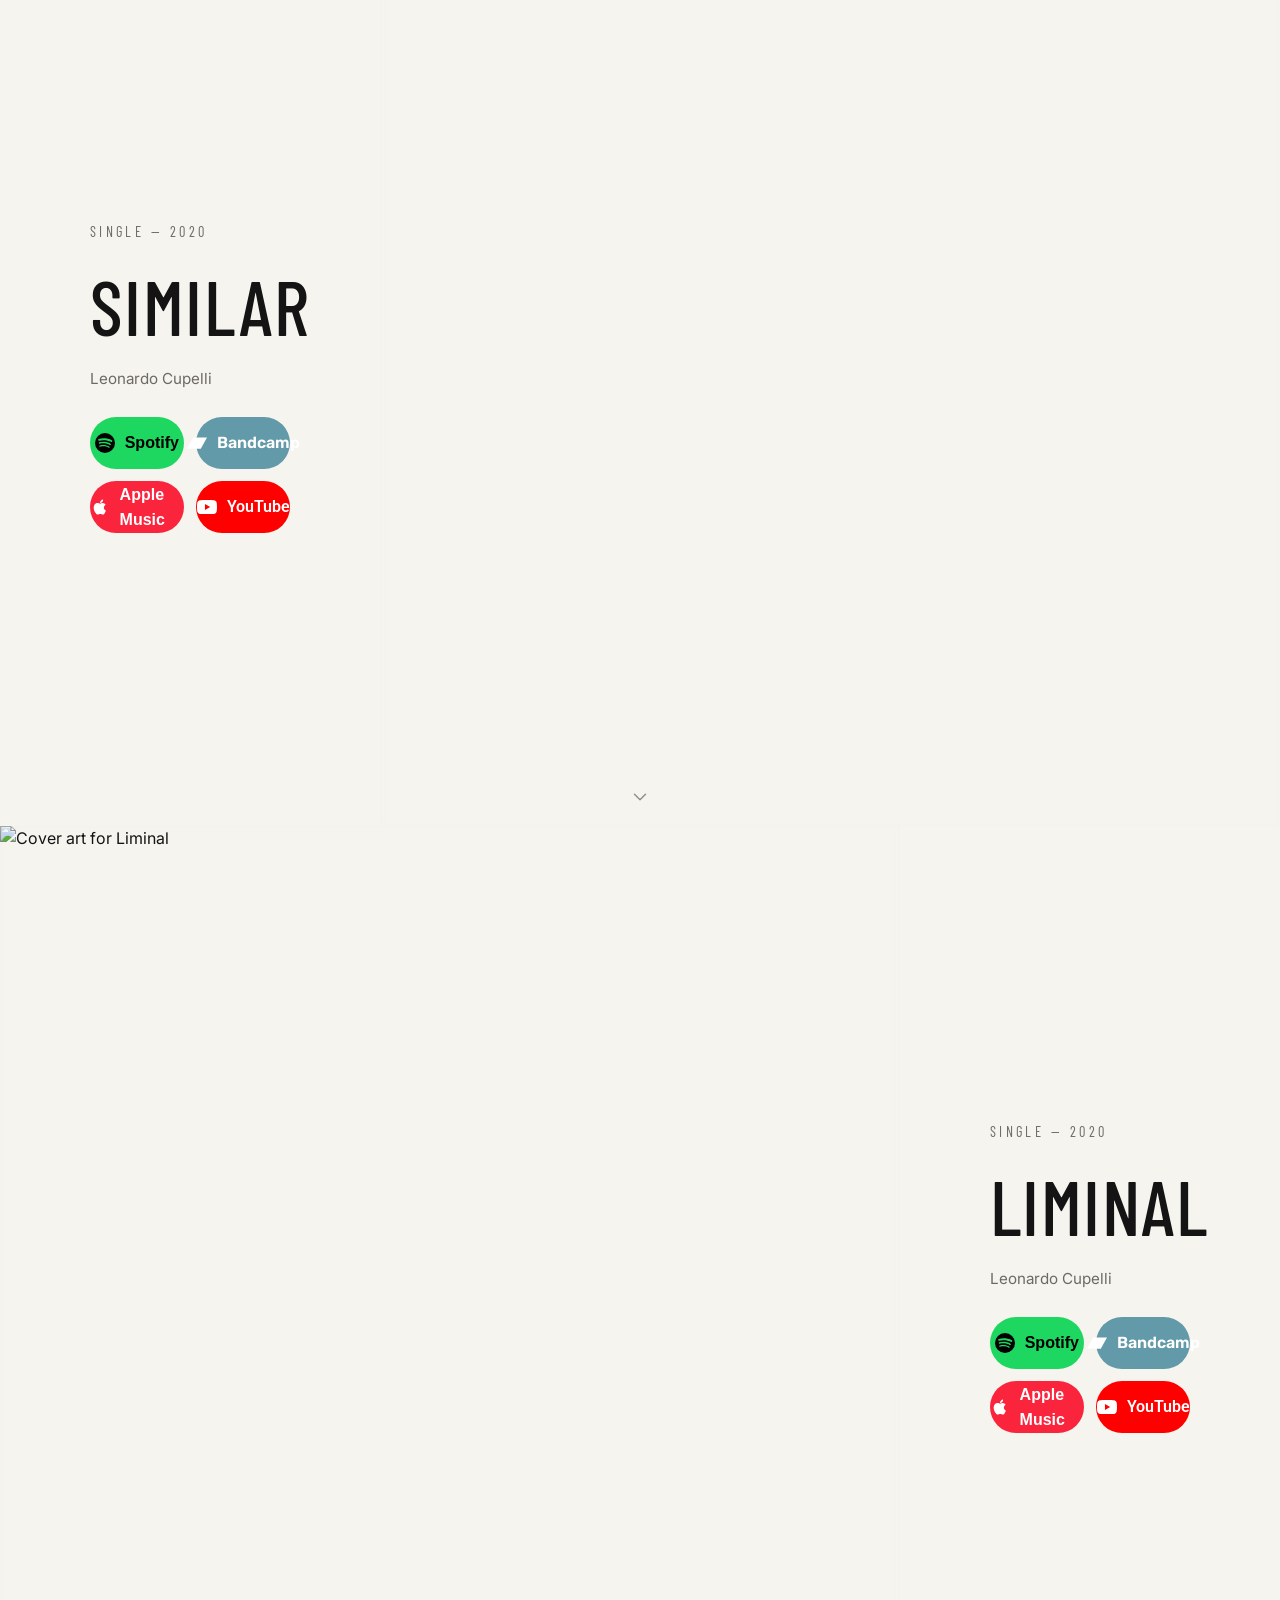
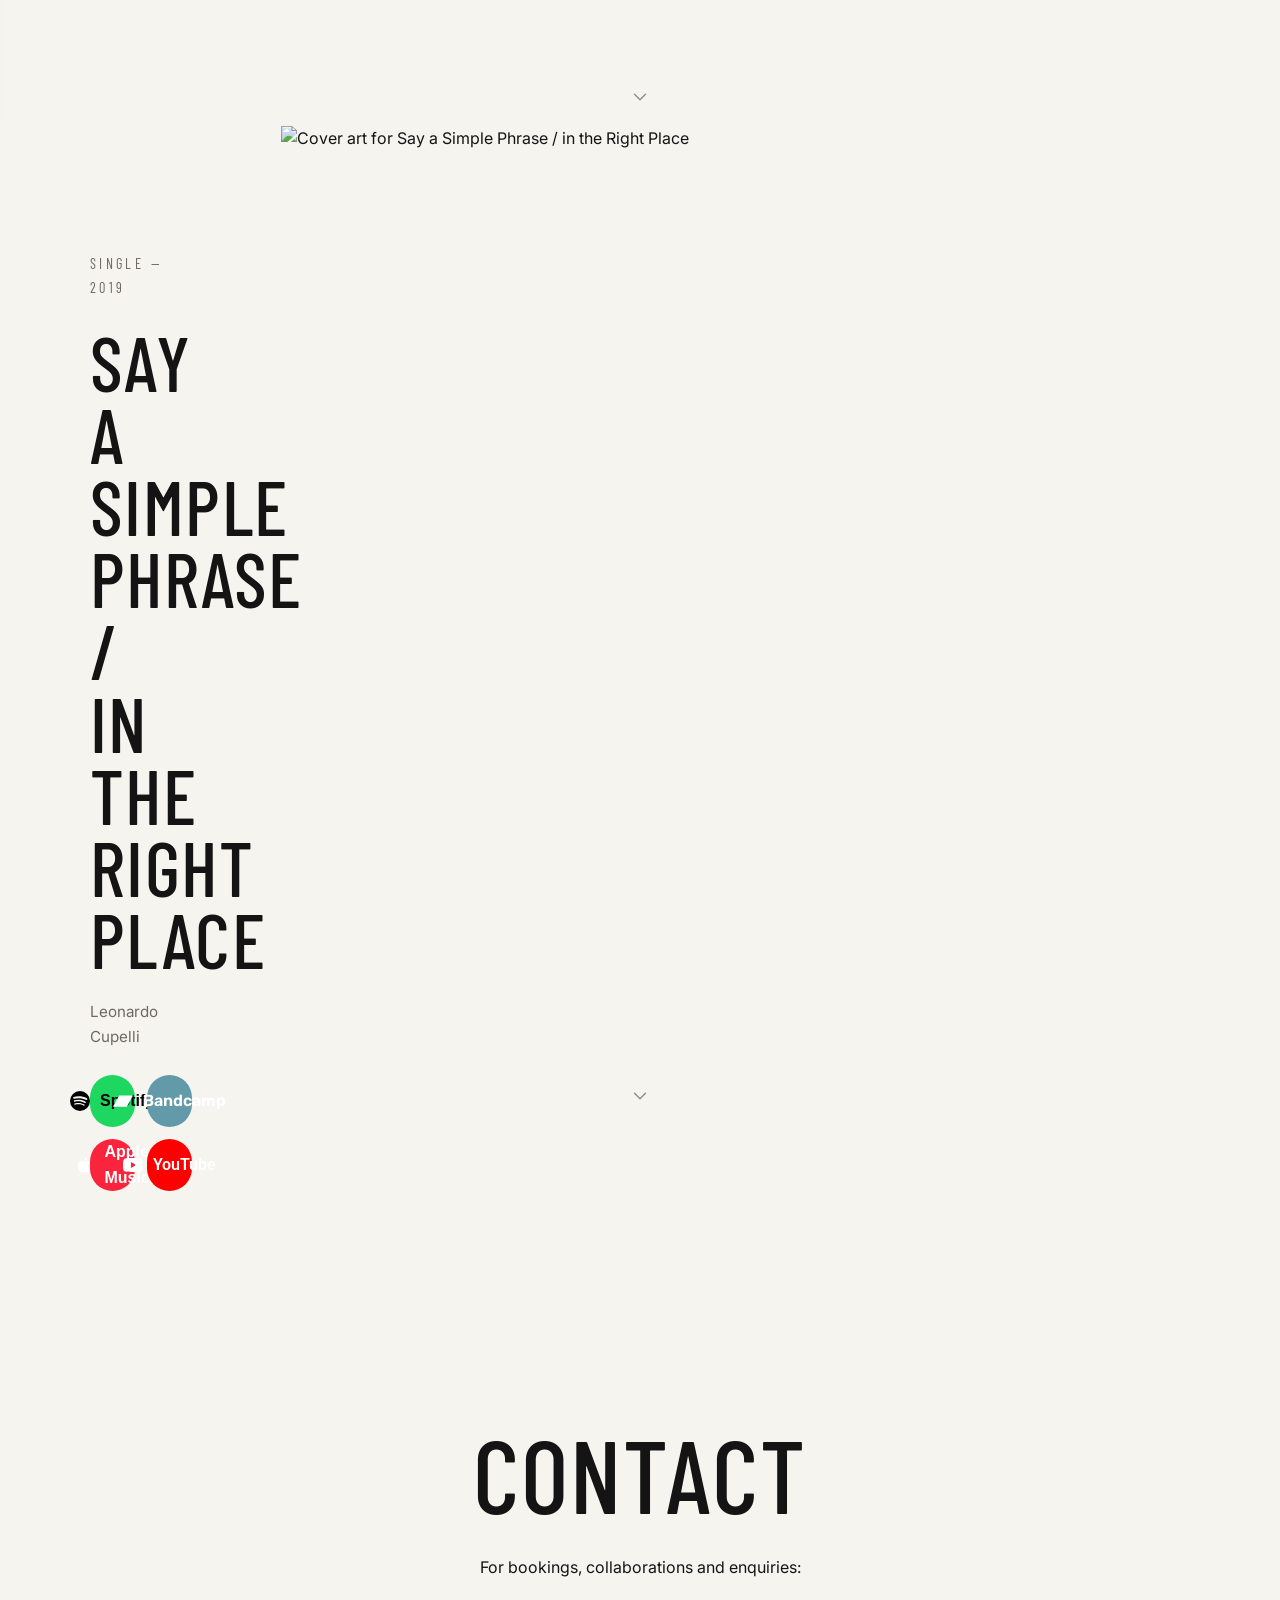
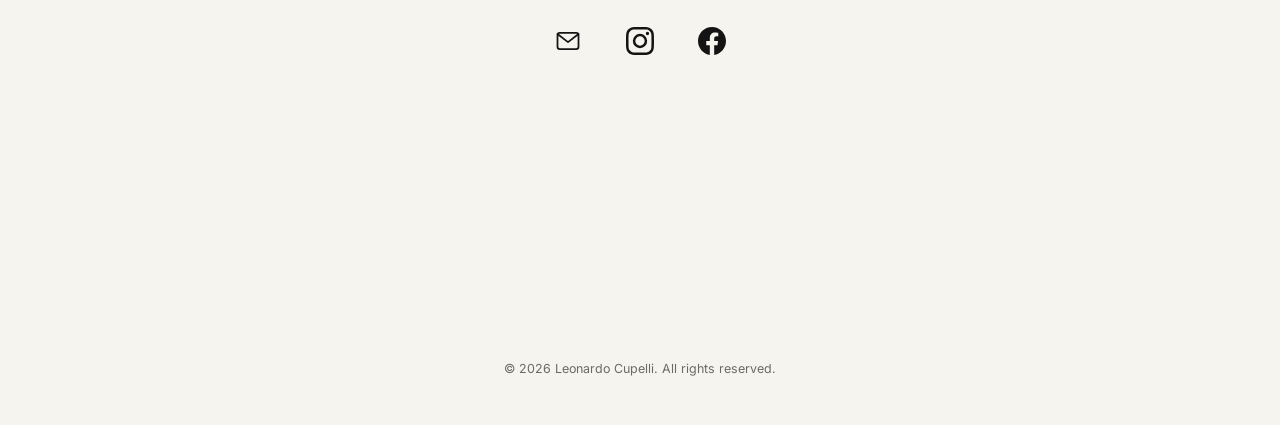
==== commit dadc69aa: "Add contact icon buttons without destination links" ====
--- a/index.html
+++ b/index.html
@@ -16,6 +16,10 @@
     .contact { scroll-snap-align: start; scroll-snap-stop: always; min-height: 100vh; min-height: 100svh; display: flex; flex-direction: column; padding: 0; border-top: 0; }
     .contact-content { flex: 1; display: grid; place-content: center; padding: 100px 24px 48px; overflow-wrap: anywhere; }
     .contact .site-footer { flex: none; width: 100%; border-top: 0; scroll-snap-align: none; padding-bottom: max(34px, env(safe-area-inset-bottom, 0px)); }
+    .contact-icons { display: flex; justify-content: center; gap: 24px; margin-top: 20px; }
+    .contact-icon { appearance: none; display: grid; place-items: center; width: 48px; height: 48px; padding: 10px; border: 0; background: transparent; color: var(--text); border-radius: 0; }
+    .contact-icon:disabled { opacity: 1; cursor: default; -webkit-text-fill-color: currentColor; }
+    .contact-icon svg { display: block; width: 28px; height: 28px; }
     .header-top { margin-right: auto; display: grid; place-items: center; width: 28px; height: 28px; opacity: 0; visibility: hidden; pointer-events: none; transition: opacity .3s ease, visibility 0s linear .3s; }
     .header-top svg { width: 20px; height: 20px; }
     .header-top.is-visible { opacity: 1; visibility: visible; pointer-events: auto; transition-delay: 0s; }
@@ -48,7 +52,17 @@
       <div class="contact-content">
         <h2 id="contact-title">Contact</h2>
         <p>For bookings, collaborations and enquiries:</p>
-        <a href="mailto:hello@leonardocupelli.com">hello@leonardocupelli.com</a>
+        <div class="contact-icons" role="group" aria-label="Contatti e social — collegamenti non ancora attivi">
+          <button class="contact-icon" type="button" aria-label="Mail — non ancora attivo" disabled>
+            <svg viewBox="0 0 24 24" fill="none" stroke="currentColor" stroke-width="1.5" stroke-linecap="round" stroke-linejoin="round" aria-hidden="true"><rect x="3" y="5" width="18" height="14" rx="2"/><path d="m3 6 9 7 9-7"/></svg>
+          </button>
+          <button class="contact-icon" type="button" aria-label="Instagram — non ancora attivo" disabled>
+            <svg viewBox="0 0 24 24" fill="currentColor" aria-hidden="true"><path d="M12 0C8.74 0 8.333.014 7.053.072 5.775.13 4.903.333 4.14.63a5.88 5.88 0 0 0-2.126 1.384A5.88 5.88 0 0 0 .63 4.14C.333 4.903.13 5.775.072 7.053.014 8.333 0 8.74 0 12s.014 3.667.072 4.947c.058 1.278.261 2.15.558 2.913a5.88 5.88 0 0 0 1.384 2.126A5.88 5.88 0 0 0 4.14 23.37c.763.297 1.635.5 2.913.558C8.333 23.986 8.74 24 12 24s3.667-.014 4.947-.072c1.278-.058 2.15-.261 2.913-.558a5.88 5.88 0 0 0 2.126-1.384 5.88 5.88 0 0 0 1.384-2.126c.297-.763.5-1.635.558-2.913C23.986 15.667 24 15.26 24 12s-.014-3.667-.072-4.947c-.058-1.278-.261-2.15-.558-2.913a5.88 5.88 0 0 0-1.384-2.126A5.88 5.88 0 0 0 19.86.63c-.763-.297-1.635-.5-2.913-.558C15.667.014 15.26 0 12 0zm0 2.162c3.204 0 3.584.012 4.849.07 1.17.053 1.805.249 2.228.413.56.218.96.478 1.38.898.42.42.68.82.898 1.38.164.423.36 1.058.413 2.228.058 1.265.07 1.645.07 4.849s-.012 3.584-.07 4.849c-.053 1.17-.249 1.805-.413 2.228a3.72 3.72 0 0 1-.898 1.38c-.42.42-.82.68-1.38.898-.423.164-1.058.36-2.228.413-1.265.058-1.645.07-4.849.07s-3.584-.012-4.849-.07c-1.17-.053-1.805-.249-2.228-.413a3.72 3.72 0 0 1-1.38-.898 3.72 3.72 0 0 1-.898-1.38c-.164-.423-.36-1.058-.413-2.228-.058-1.265-.07-1.645-.07-4.849s.012-3.584.07-4.849c.053-1.17.249-1.805.413-2.228.218-.56.478-.96.898-1.38.42-.42.82-.68 1.38-.898.423-.164 1.058-.36 2.228-.413 1.265-.058 1.645-.07 4.849-.07zm0 3.676a6.162 6.162 0 1 0 0 12.324 6.162 6.162 0 0 0 0-12.324zM12 16a4 4 0 1 1 0-8 4 4 0 0 1 0 8zm7.846-10.405a1.44 1.44 0 1 1-2.88 0 1.44 1.44 0 0 1 2.88 0z"/></svg>
+          </button>
+          <button class="contact-icon" type="button" aria-label="Facebook — non ancora attivo" disabled>
+            <svg viewBox="0 0 24 24" fill="currentColor" aria-hidden="true"><path d="M24 12.073C24 5.405 18.627 0 12 0S0 5.405 0 12.073C0 18.1 4.388 23.094 10.125 24v-8.437H7.078v-3.49h3.047v-2.66c0-3.025 1.792-4.697 4.533-4.697 1.312 0 2.686.236 2.686.236v2.971h-1.513c-1.49 0-1.956.931-1.956 1.887v2.263h3.328l-.532 3.49h-2.796V24C19.612 23.094 24 18.1 24 12.073z"/></svg>
+          </button>
+        </div>
       </div>
       <footer class="site-footer" role="contentinfo">
         <p>© <span id="year"></span> Leonardo Cupelli. All rights reserved.</p>
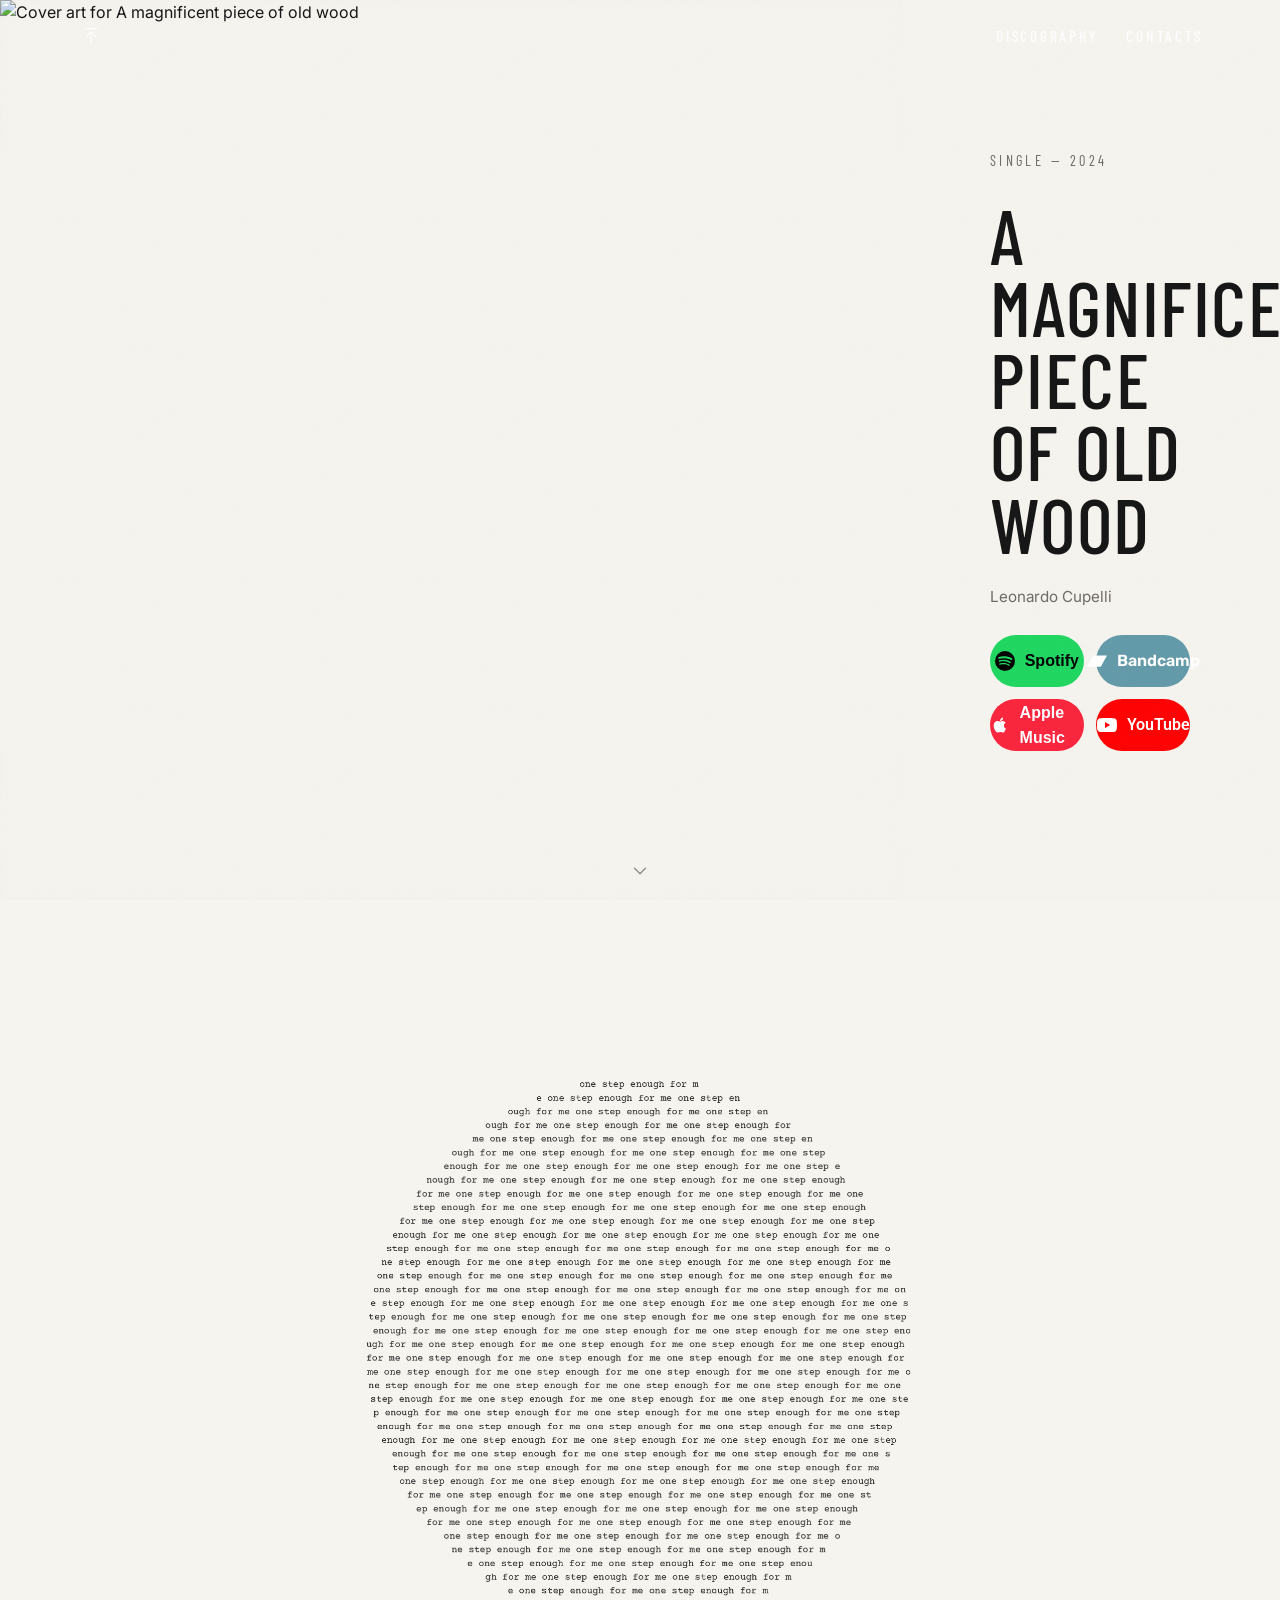
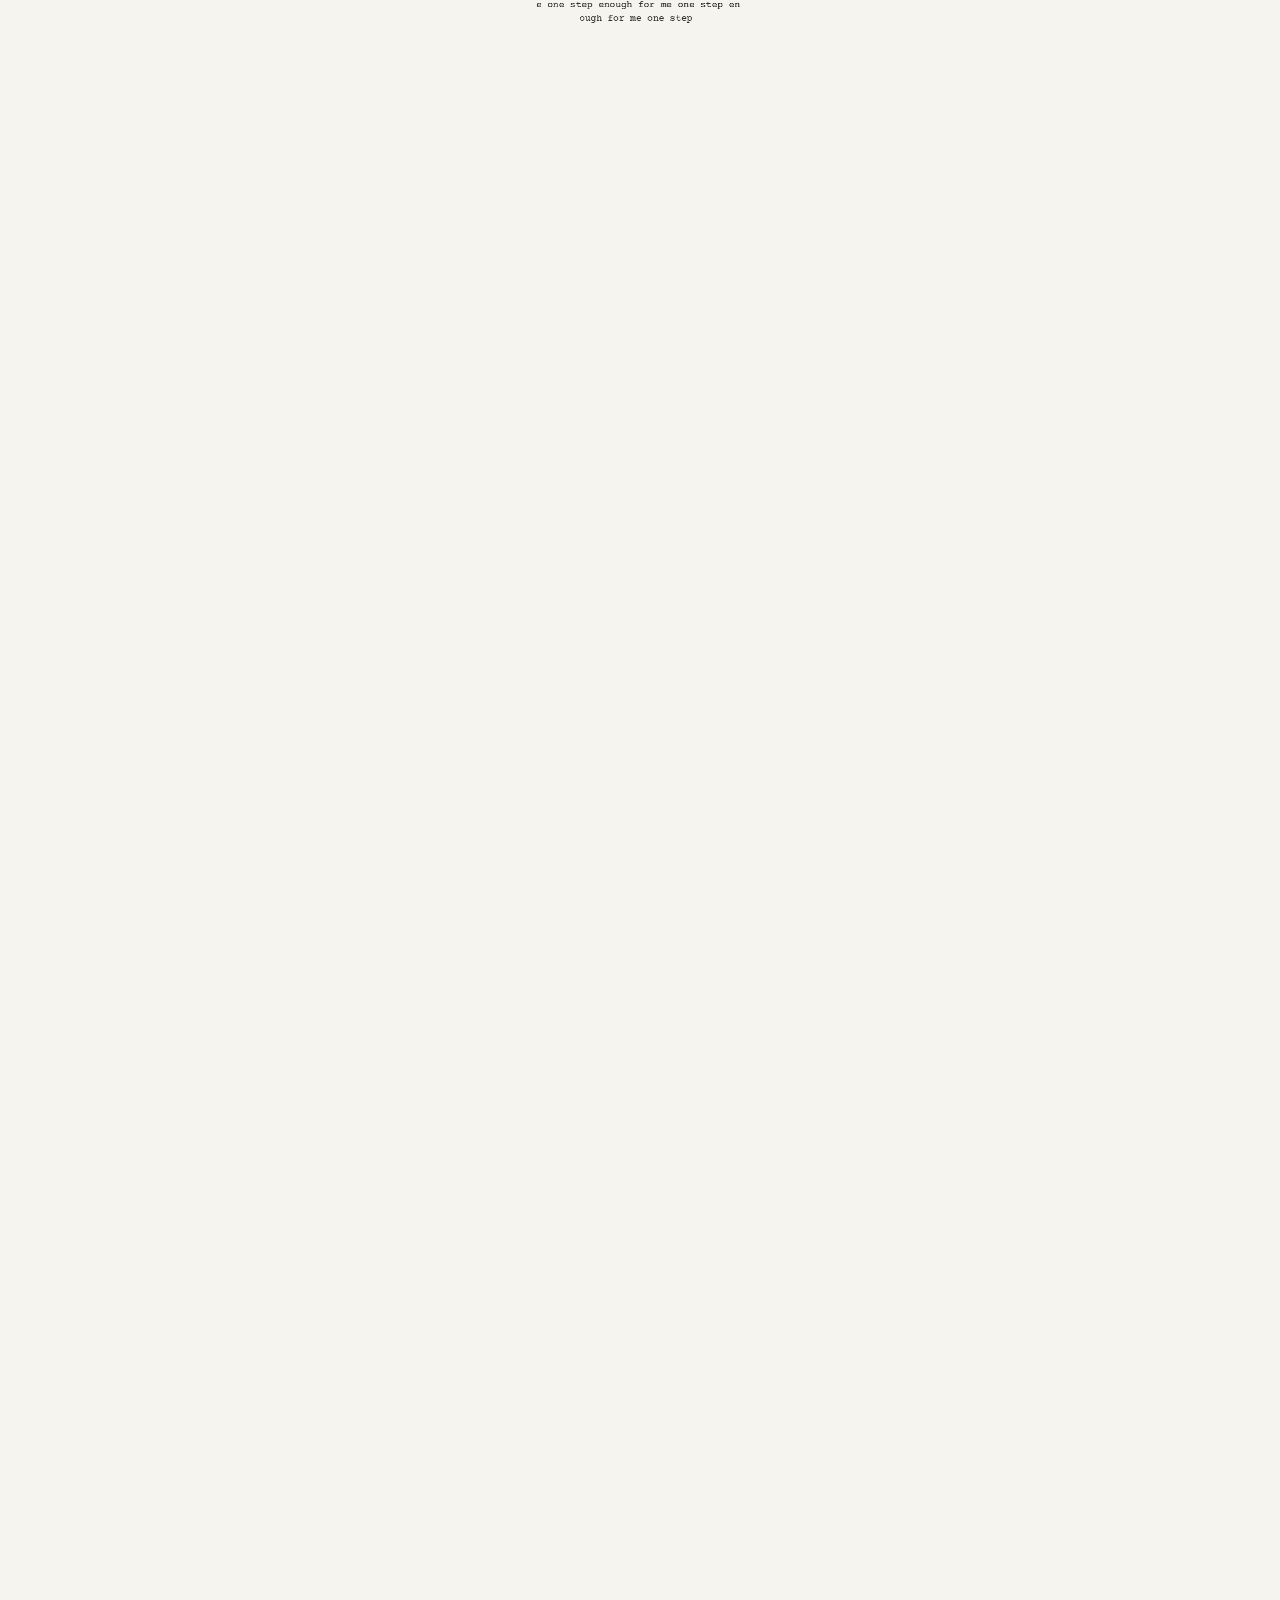
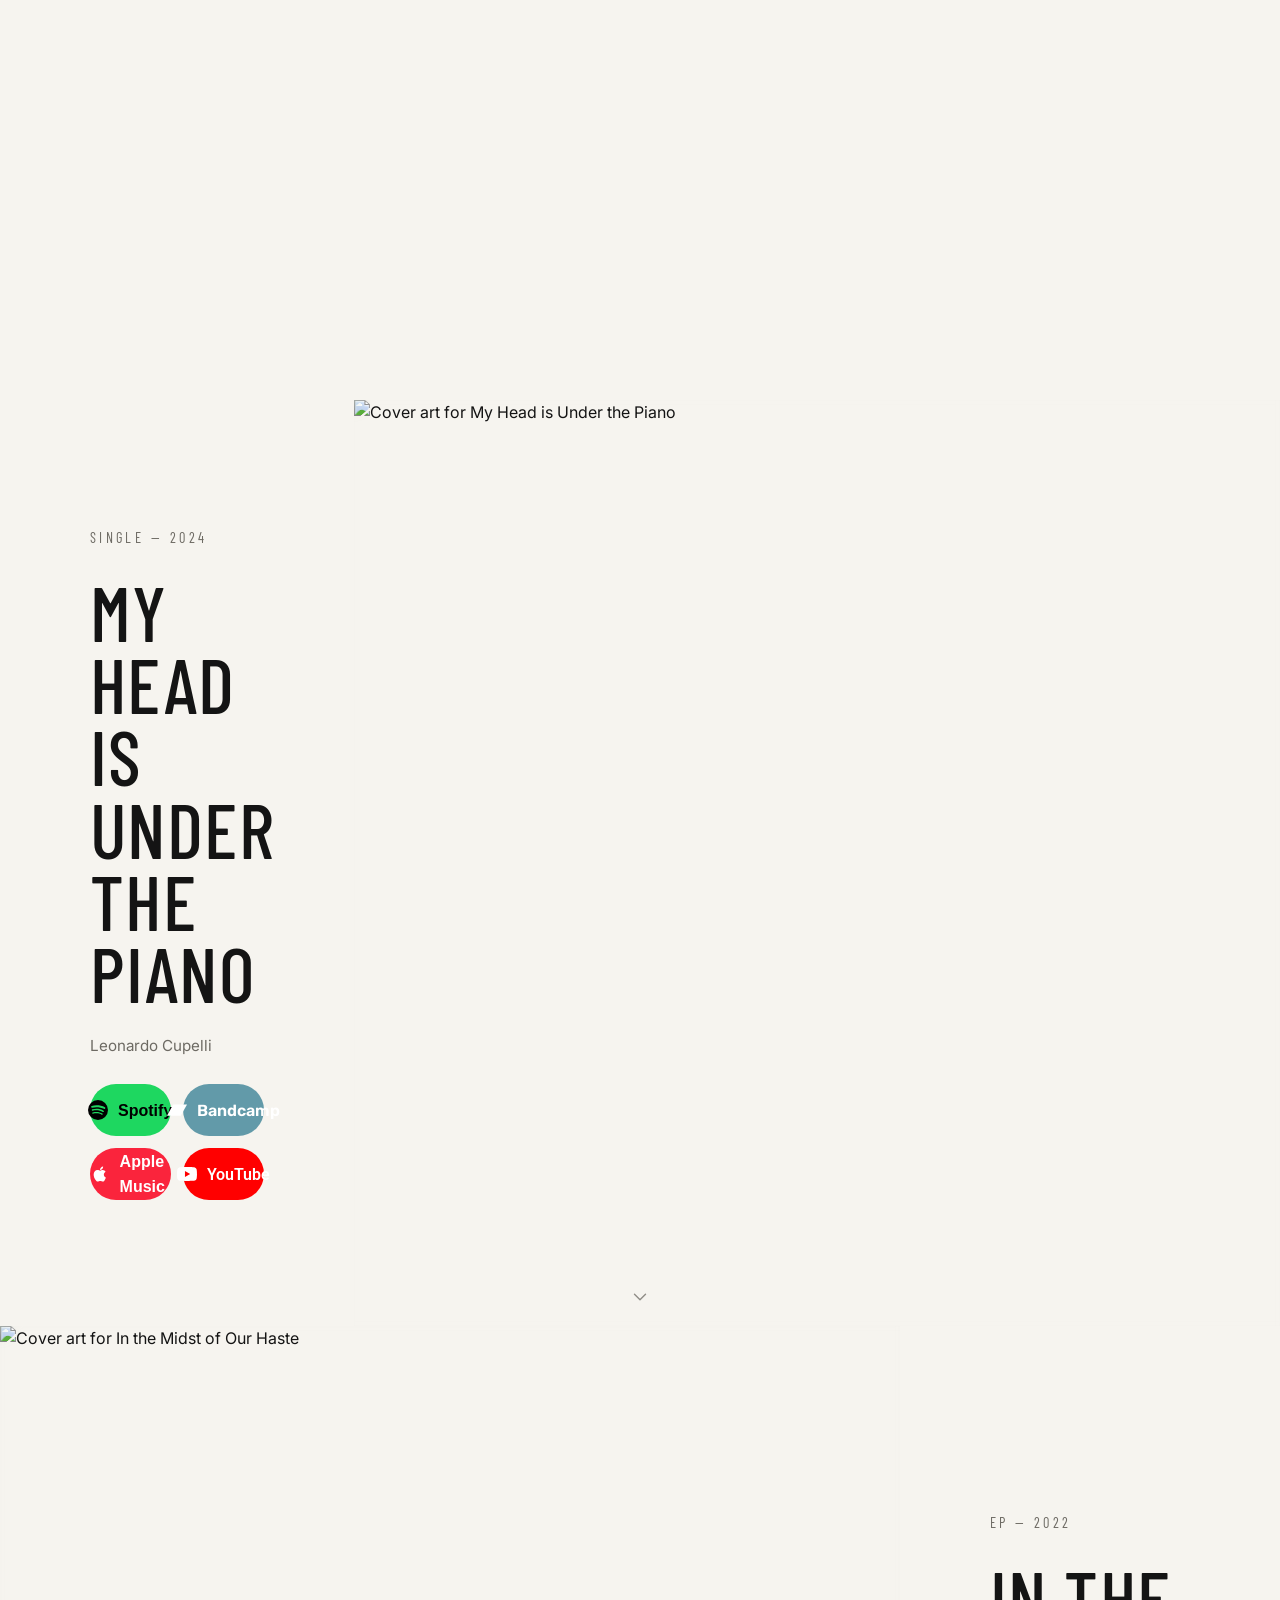
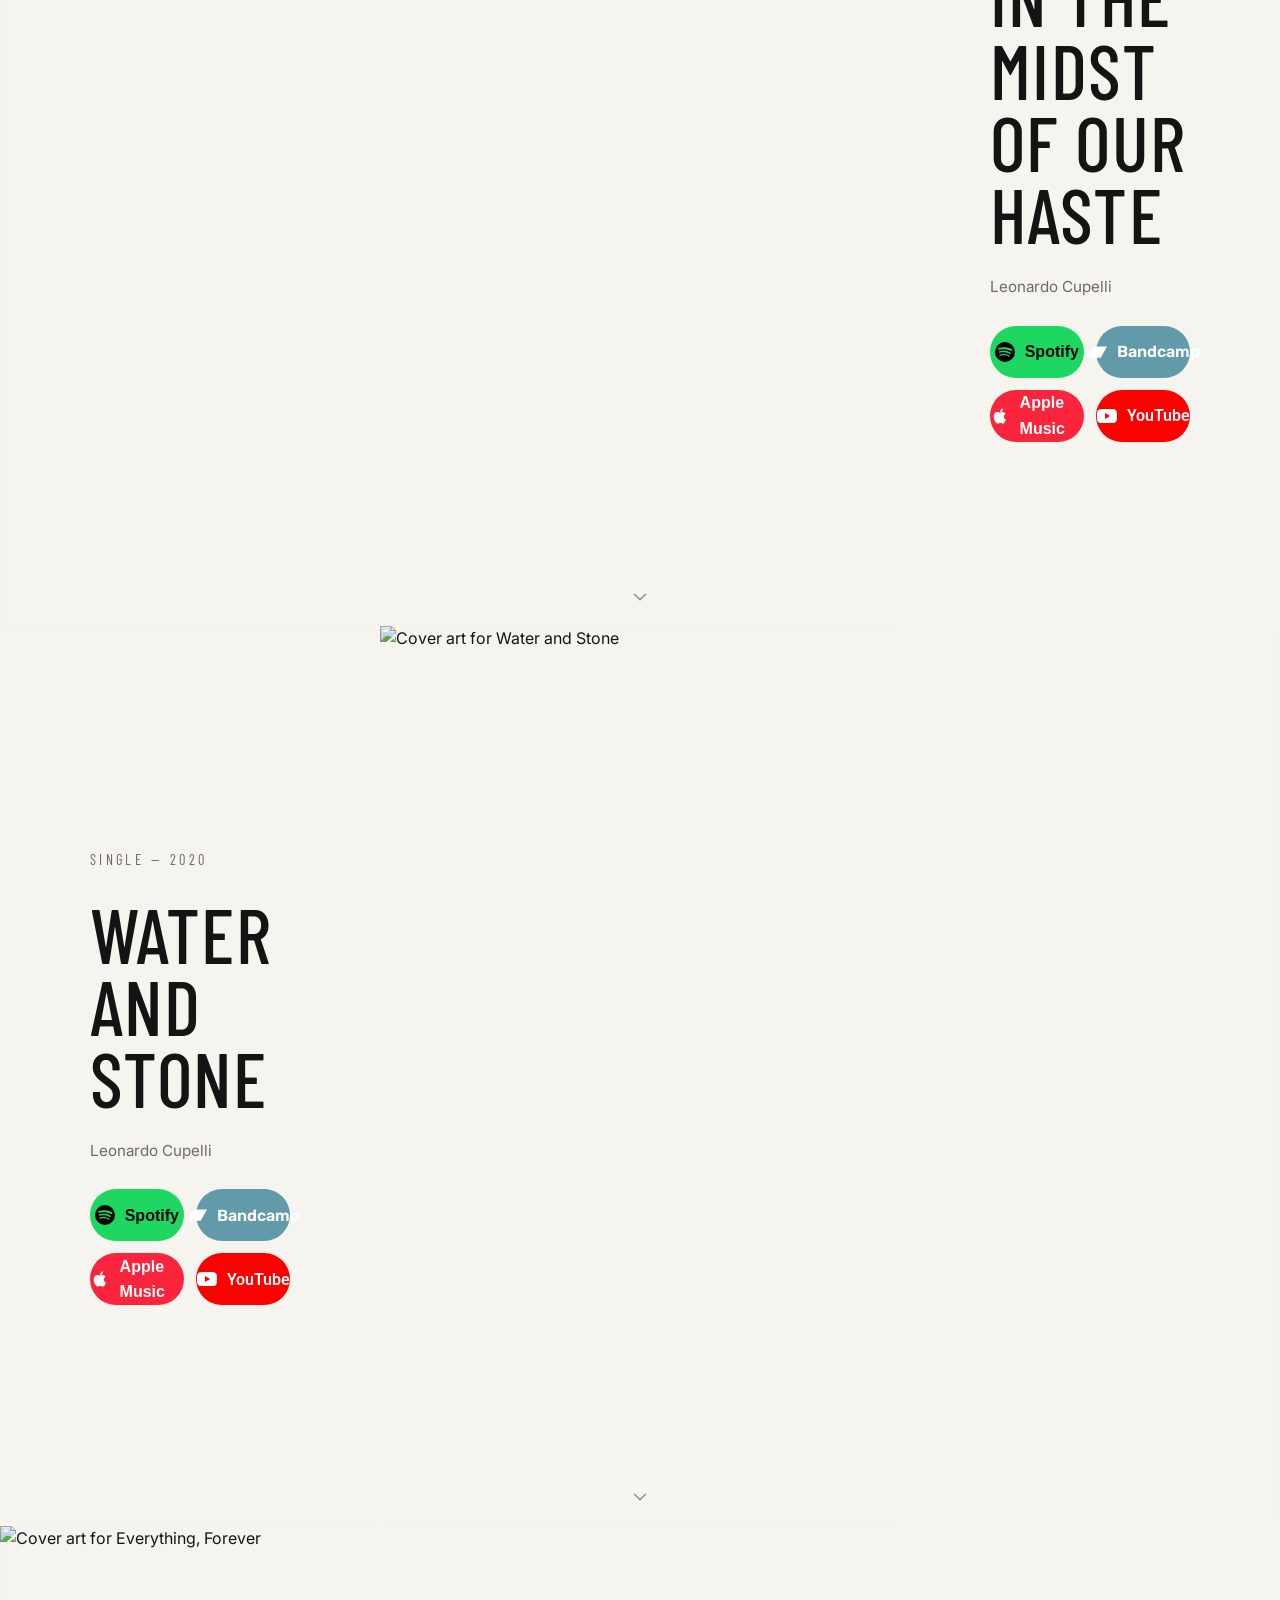
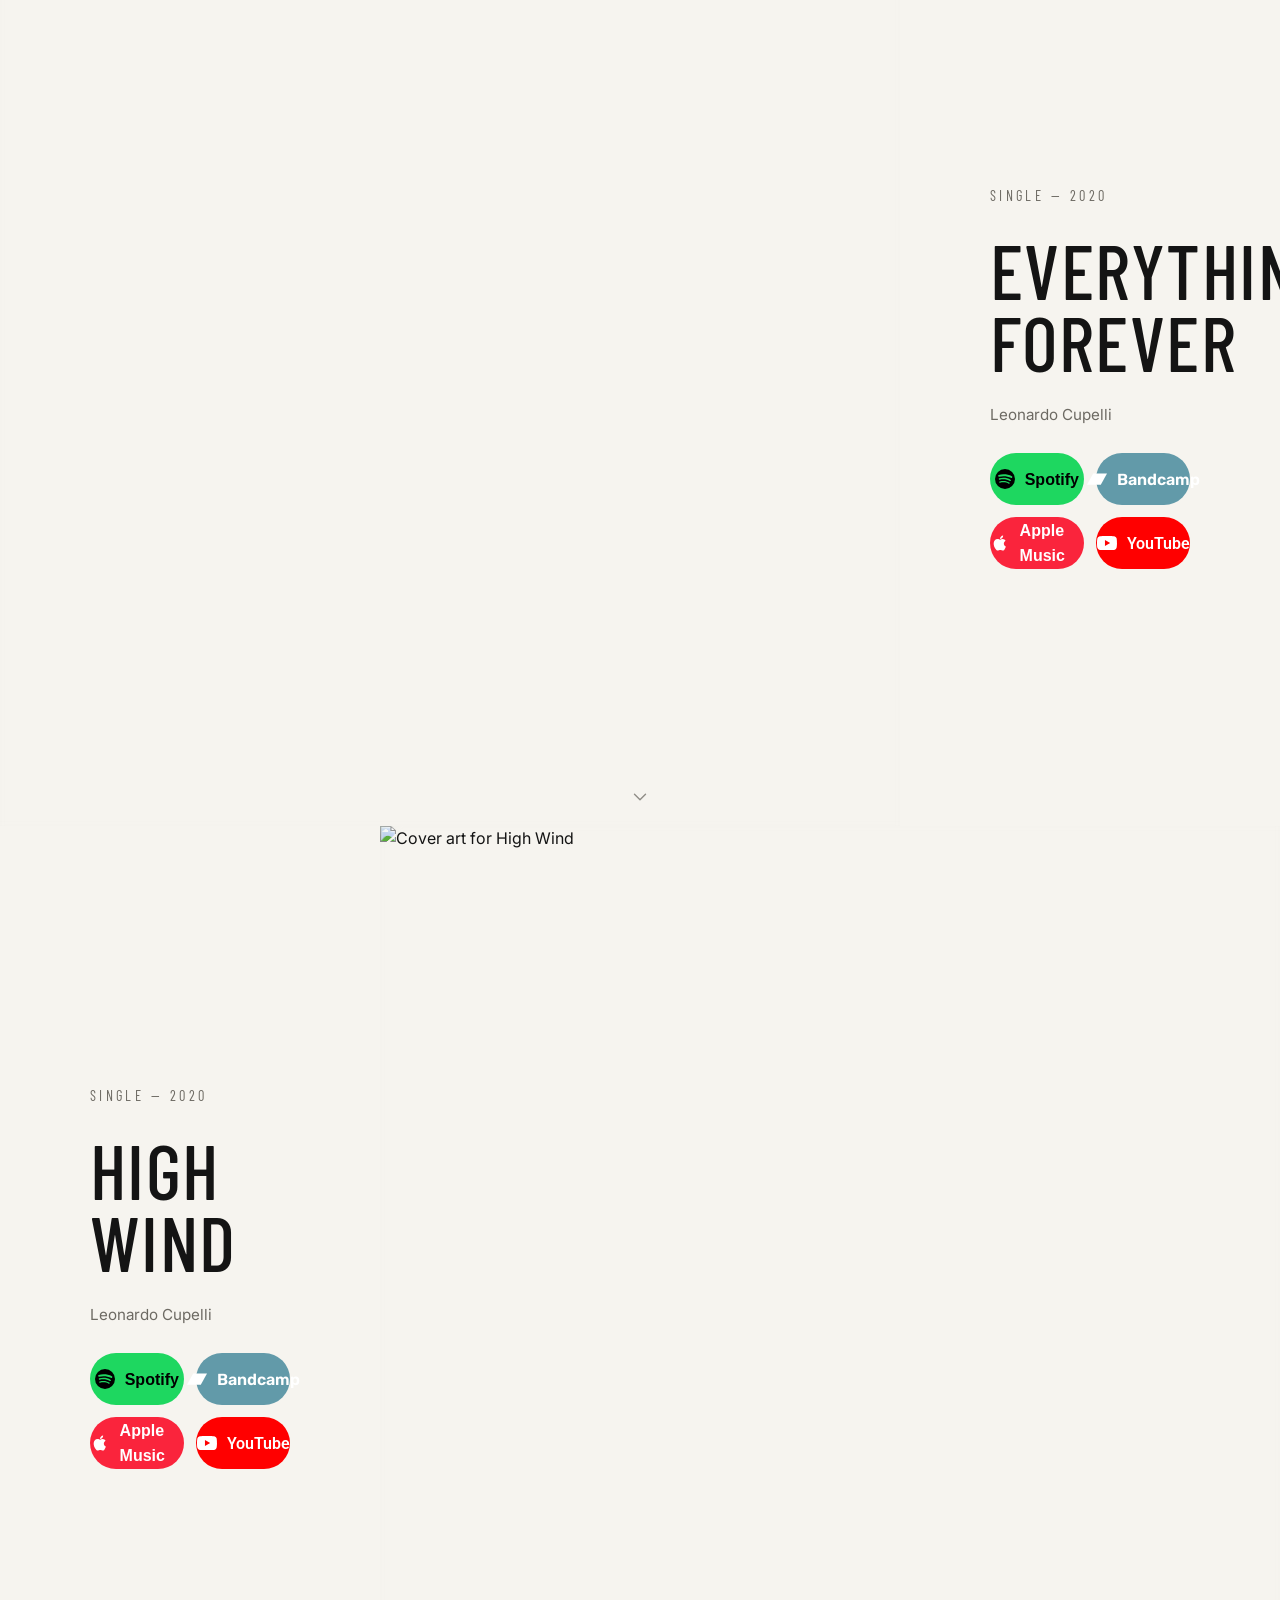
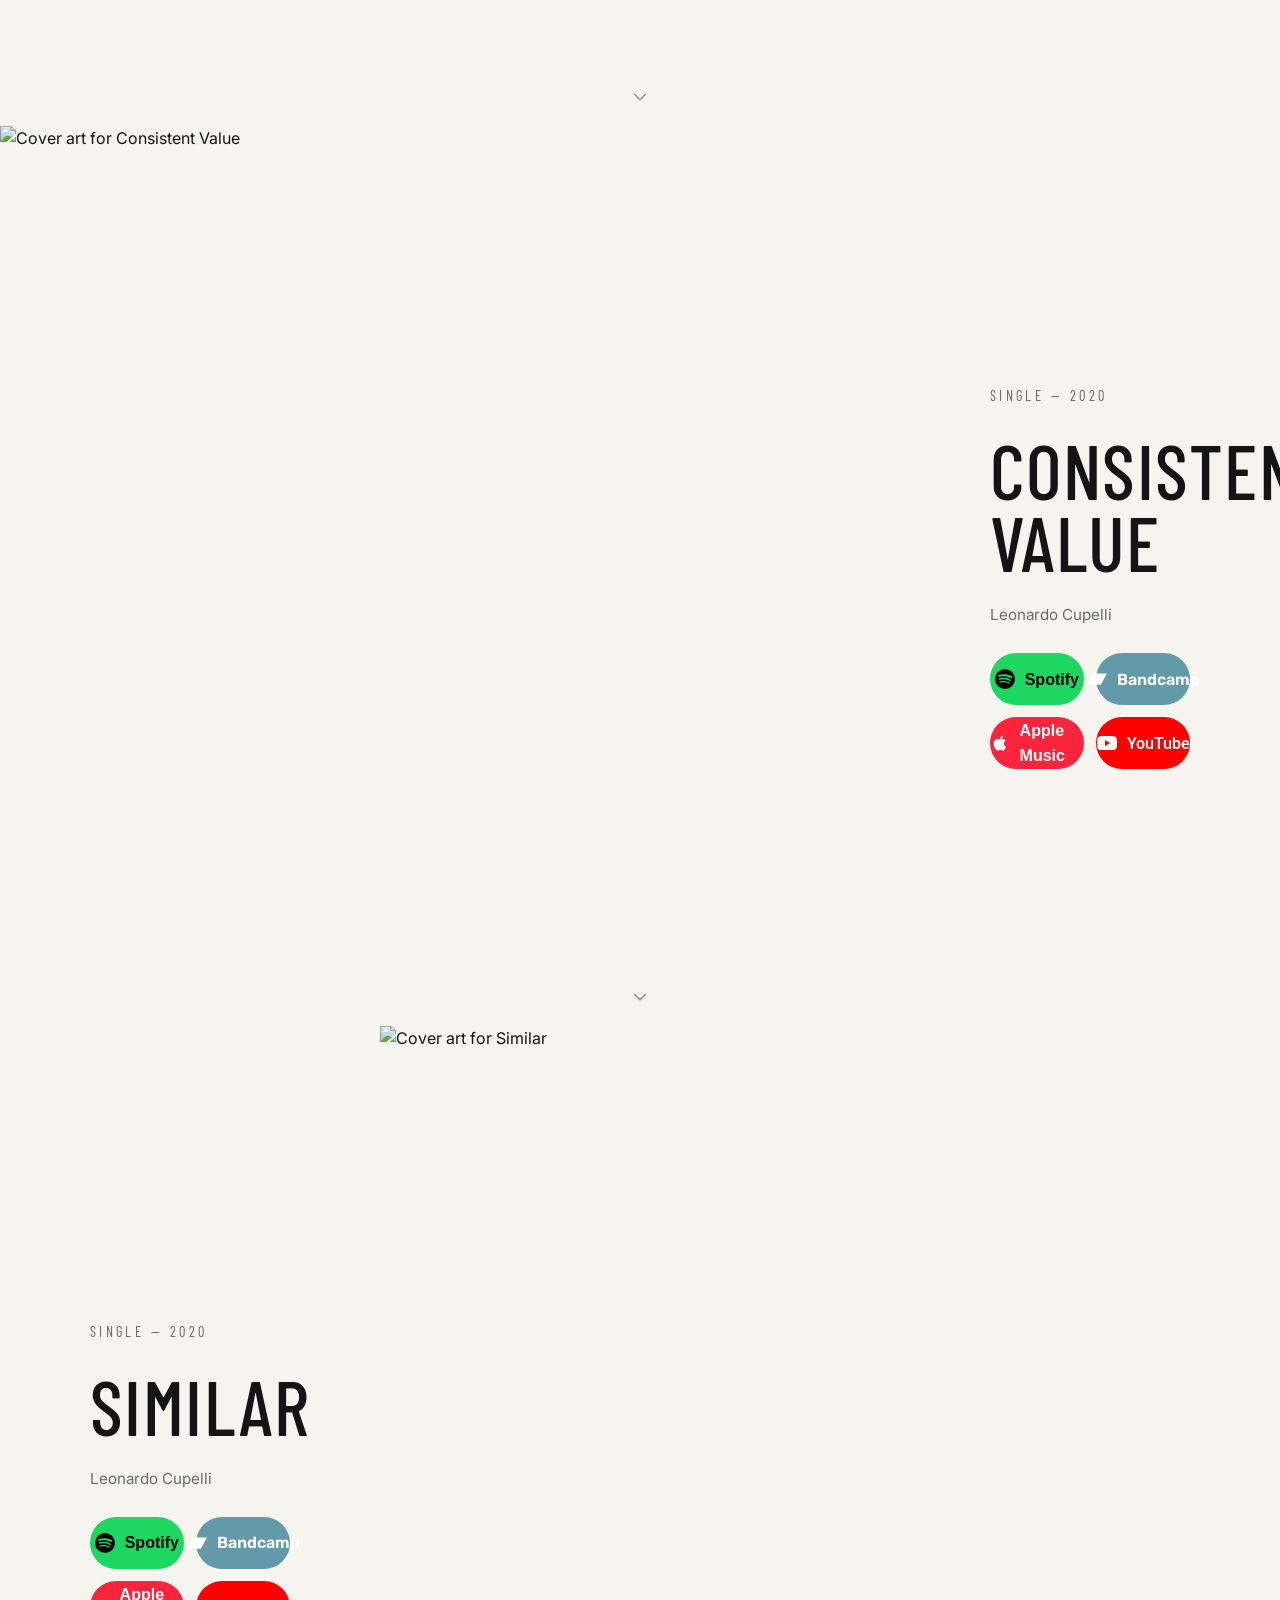
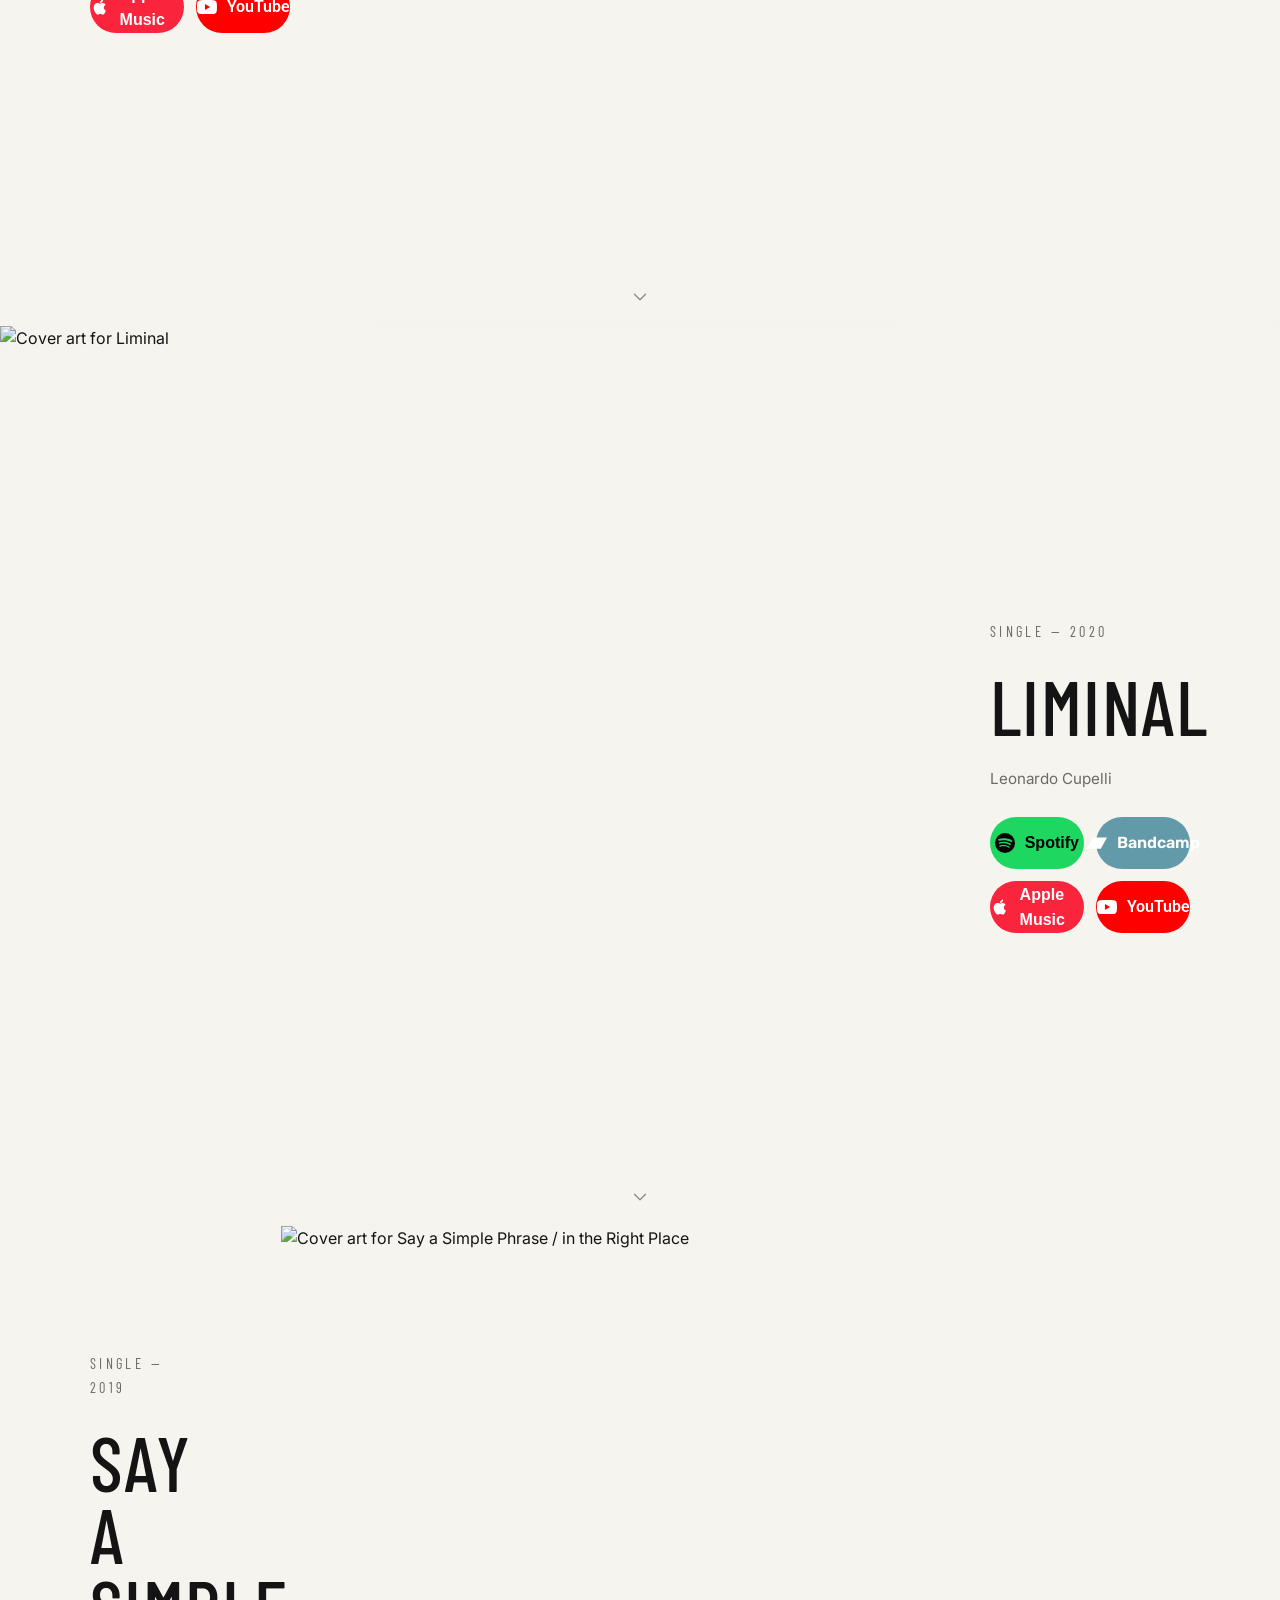
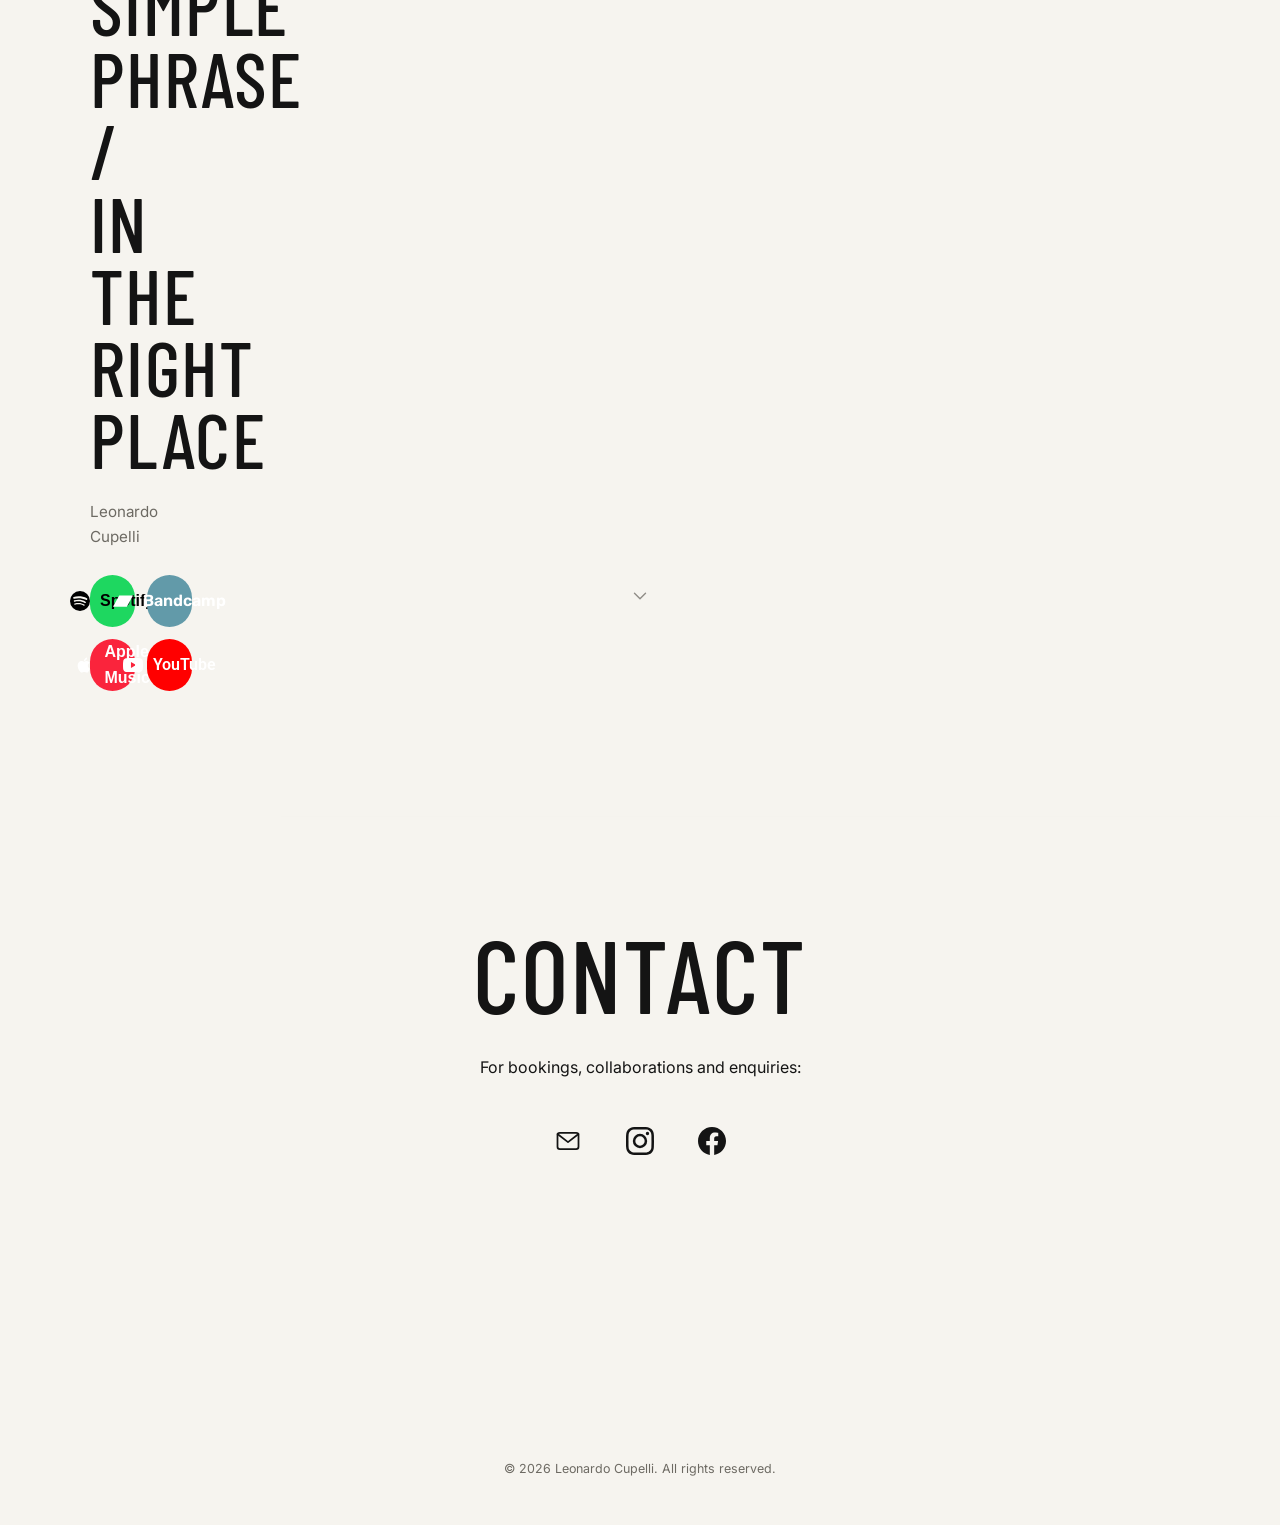
==== commit e0cd45c1: "Add Dattilogramma interlude after the first release A scroll-driven section with transparent backgro" ====
--- a/index.html
+++ b/index.html
@@ -13,6 +13,8 @@
   <style>
     html { scroll-snap-type: y mandatory; }
     .release { scroll-snap-align: start; scroll-snap-stop: always; border-top: 0; }
+    /* Dattilogramma: taller than the screen, so the page scrolls freely inside it while the text decomposes */
+    .interlude { scroll-snap-align: start; scroll-snap-stop: always; color: var(--text); background: transparent; }
     .contact { scroll-snap-align: start; scroll-snap-stop: always; min-height: 100vh; min-height: 100svh; display: flex; flex-direction: column; padding: 0; border-top: 0; }
     .contact-content { flex: 1; display: grid; place-content: center; padding: 100px 24px 48px; overflow-wrap: anywhere; }
     .contact .site-footer { flex: none; width: 100%; border-top: 0; scroll-snap-align: none; padding-bottom: max(34px, env(safe-area-inset-bottom, 0px)); }
@@ -48,6 +50,12 @@
     <section id="releases" class="releases" aria-label="Releases">
       <div id="release-list"></div>
     </section>
+    <!-- Inserted by js/main.js right after the first release -->
+    <template id="interlude-template">
+      <section class="interlude" aria-label="one step enough for me">
+        <dattilogramma-scroll recipe="DTG1:[base64]" paper="off" length="300vh" size="78vh"></dattilogramma-scroll>
+      </section>
+    </template>
     <section id="contact" class="contact" aria-labelledby="contact-title">
       <div class="contact-content">
         <h2 id="contact-title">Contact</h2>
@@ -73,6 +81,7 @@
   <script src="js/spotify-logo.js"></script>
   <script src="js/main.js"></script>
   <script src="js/cover-scroll.js"></script>
+  <script src="js/dattilogramma-scroll.js" defer></script>
   <script>
     (() => {
       const link = document.getElementById('header-top');
@@ -82,7 +91,7 @@
       let pending = false;
       function update() {
         pending = false;
-        const second = list.querySelectorAll('.release')[1];
+        const second = list.querySelector('.release')?.nextElementSibling;
         const headerBottom = header.getBoundingClientRect().bottom;
         const contactRect = contact.getBoundingClientRect();
         const atContact = contactRect.top <= headerBottom && contactRect.bottom > 0;
--- a/css/style.css
+++ b/css/style.css
@@ -102,12 +102,12 @@
   border-top: 1px solid var(--border);
 }
 
-.release:nth-child(even) {
+.release:nth-of-type(even) {
   grid-template-columns: minmax(0, 1fr) auto;
 }
 
-.release:nth-child(even) .release-cover { order: 2; }
-.release:nth-child(even) .release-content { order: 1; }
+.release:nth-of-type(even) .release-cover { order: 2; }
+.release:nth-of-type(even) .release-content { order: 1; }
 
 .release-cover {
   height: 100%;
@@ -273,7 +273,7 @@
 
 @media (max-width: 860px) {
   .release,
-  .release:nth-child(even) {
+  .release:nth-of-type(even) {
     grid-template-columns: 1fr;
     grid-template-rows: auto minmax(0, 1fr);
     height: 100svh;
@@ -281,8 +281,8 @@
     overflow: hidden;
   }
 
-  .release:nth-child(even) .release-cover { order: 0; }
-  .release:nth-child(even) .release-content { order: 1; }
+  .release:nth-of-type(even) .release-cover { order: 0; }
+  .release:nth-of-type(even) .release-content { order: 1; }
 
   .release-cover {
     width: 100%;
@@ -334,4 +334,4 @@
   }
 
   .site-nav { gap: 16px; }
-}+}
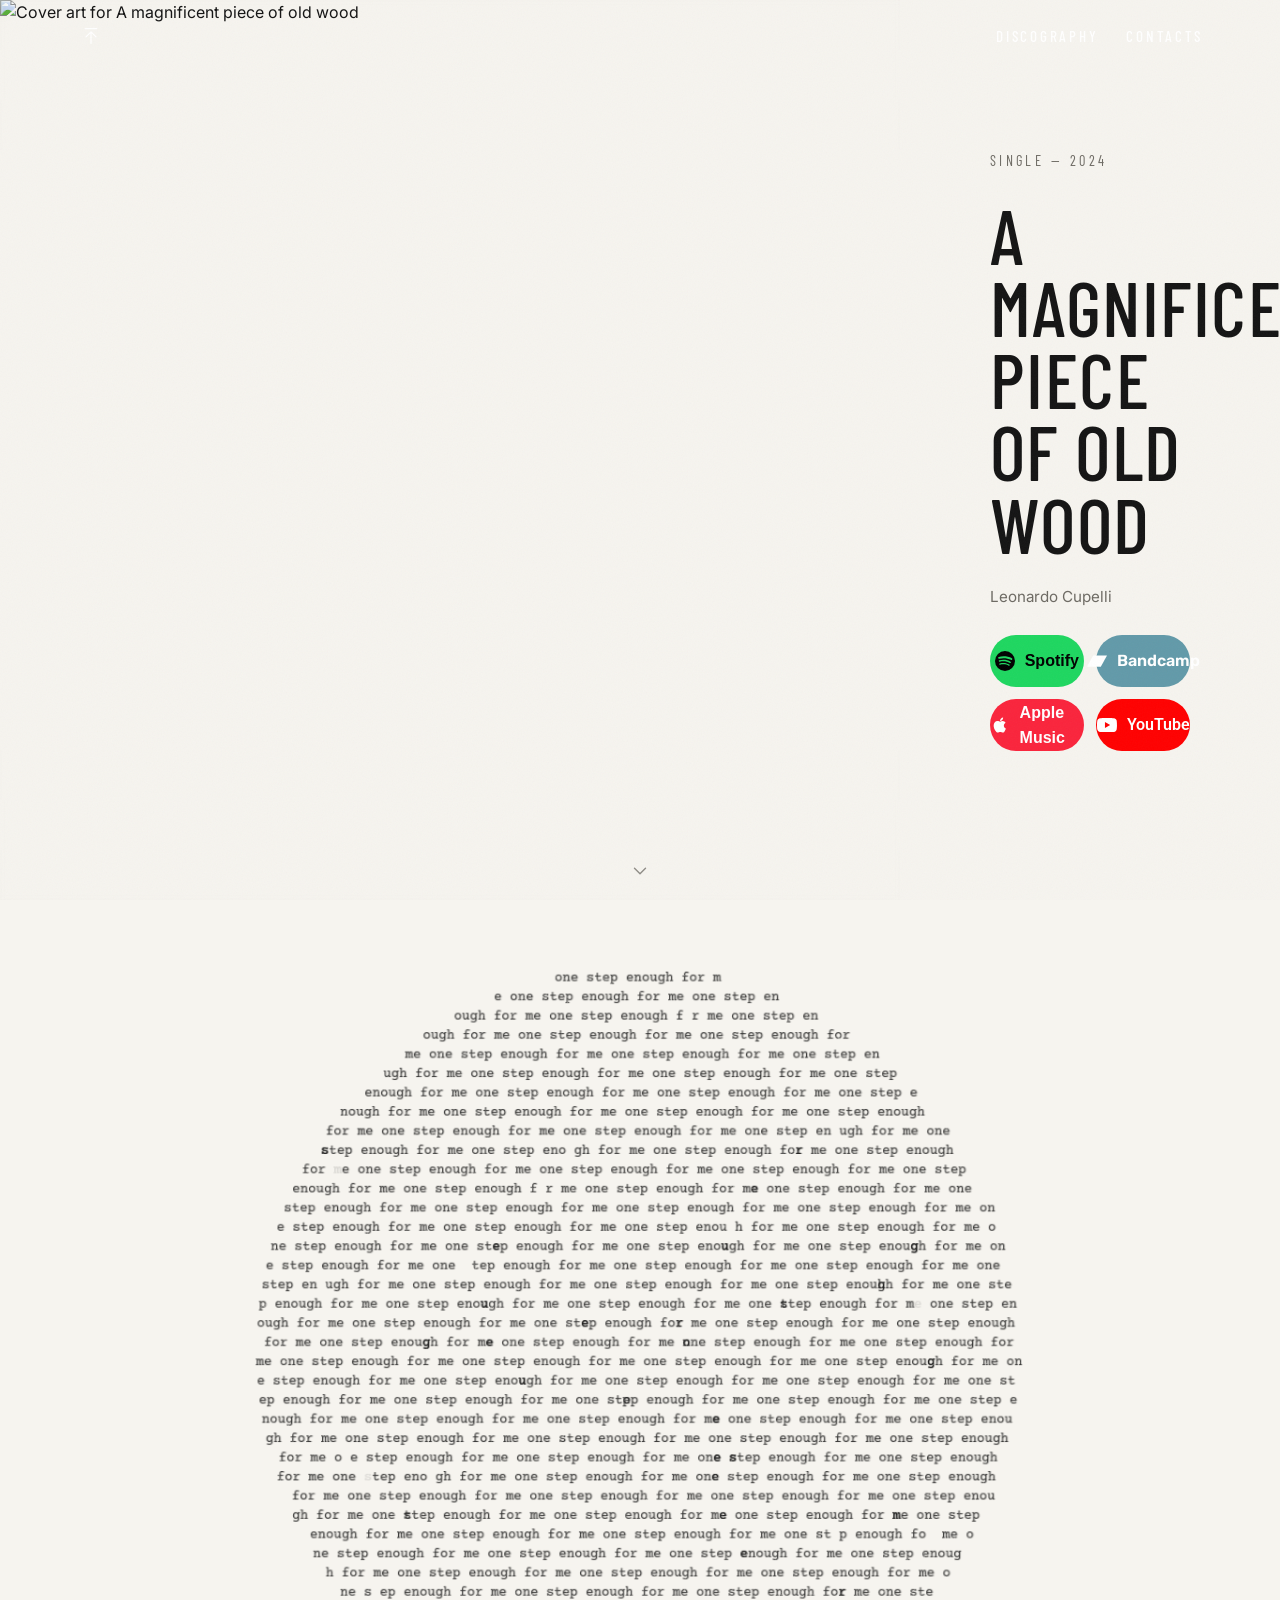
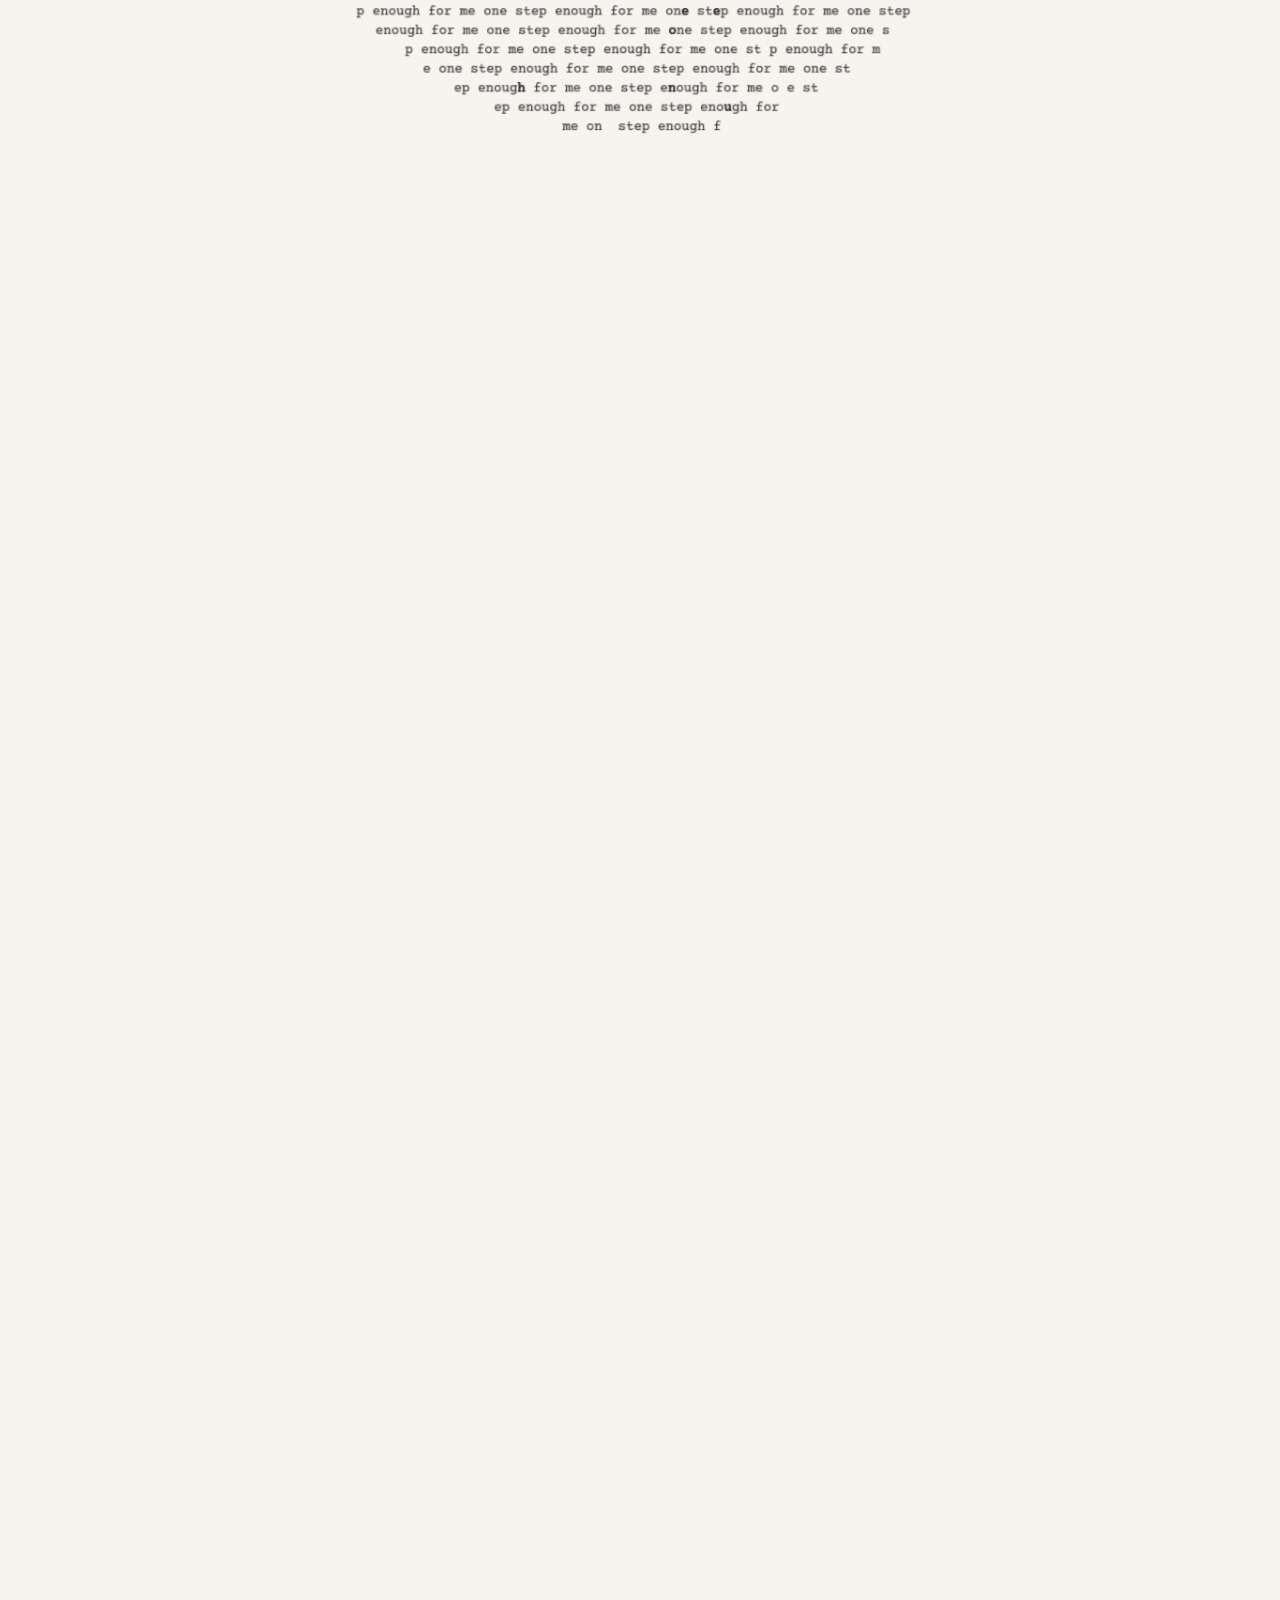
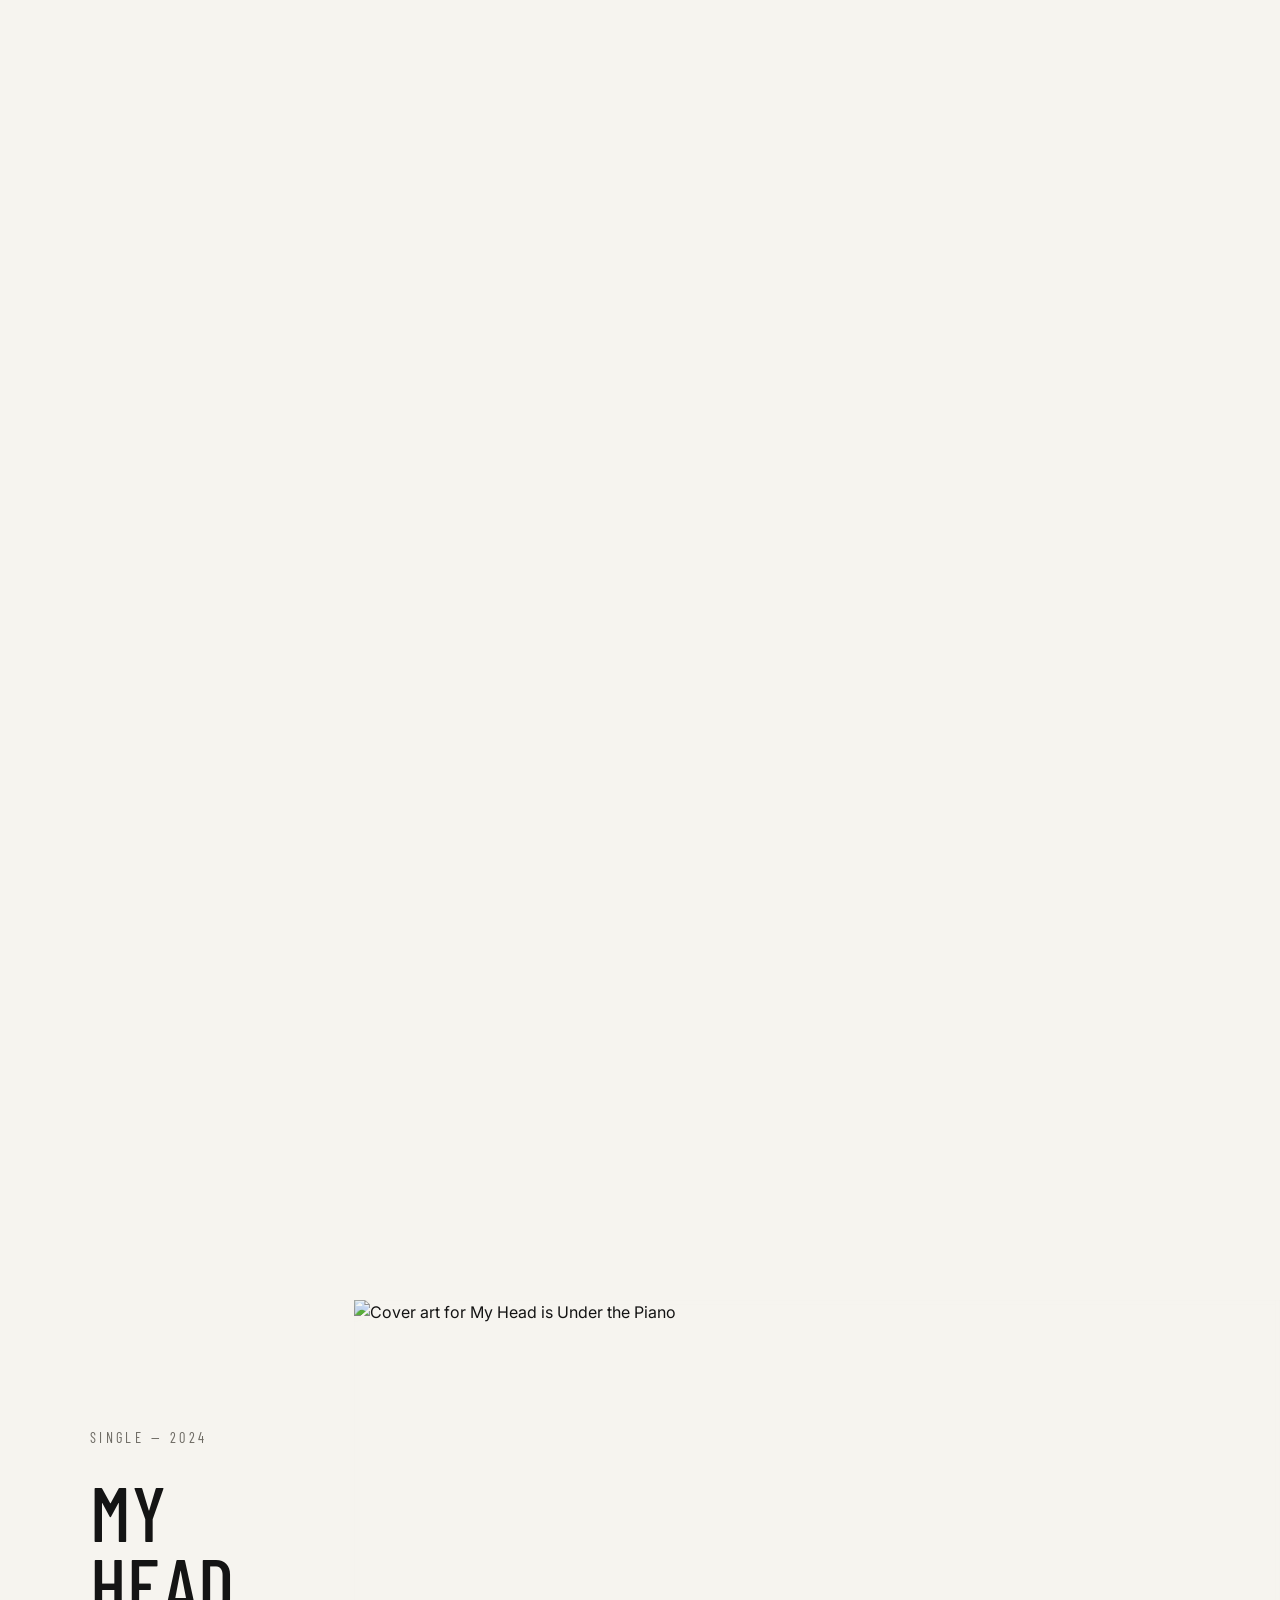
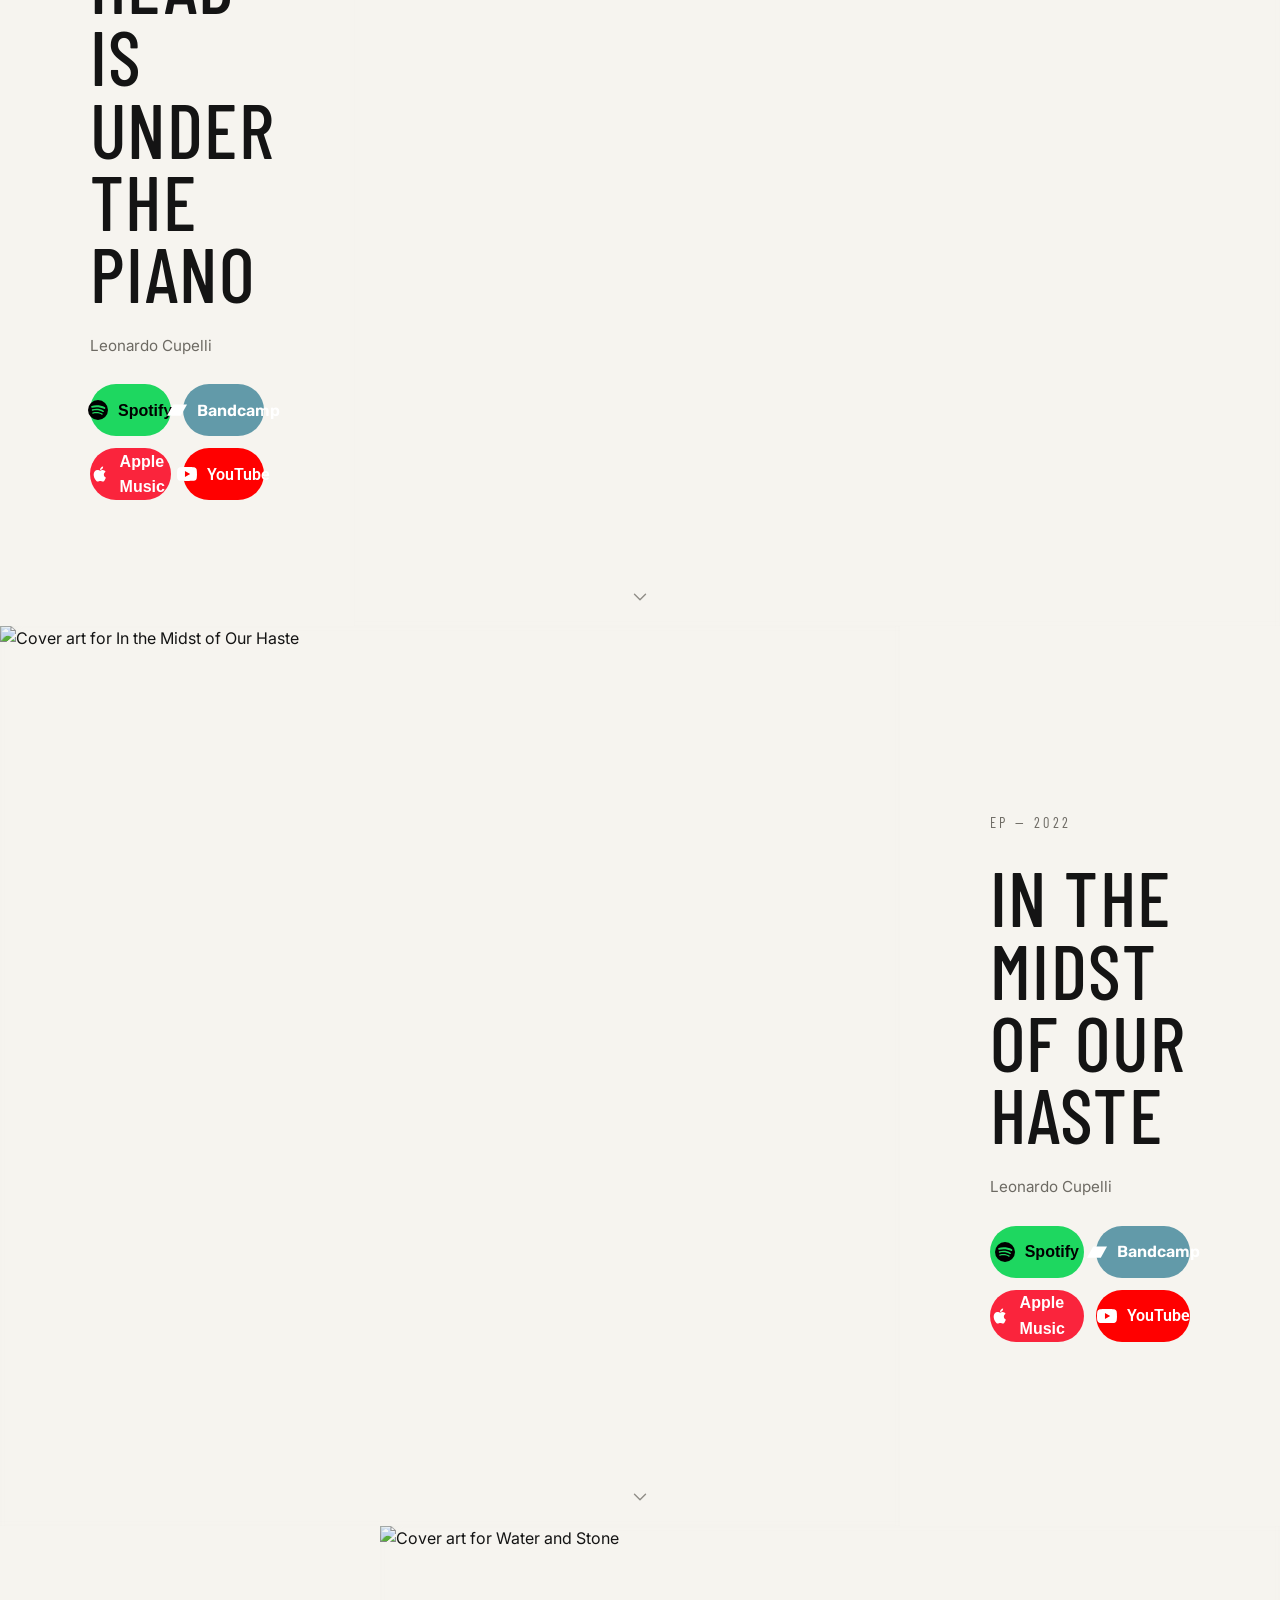
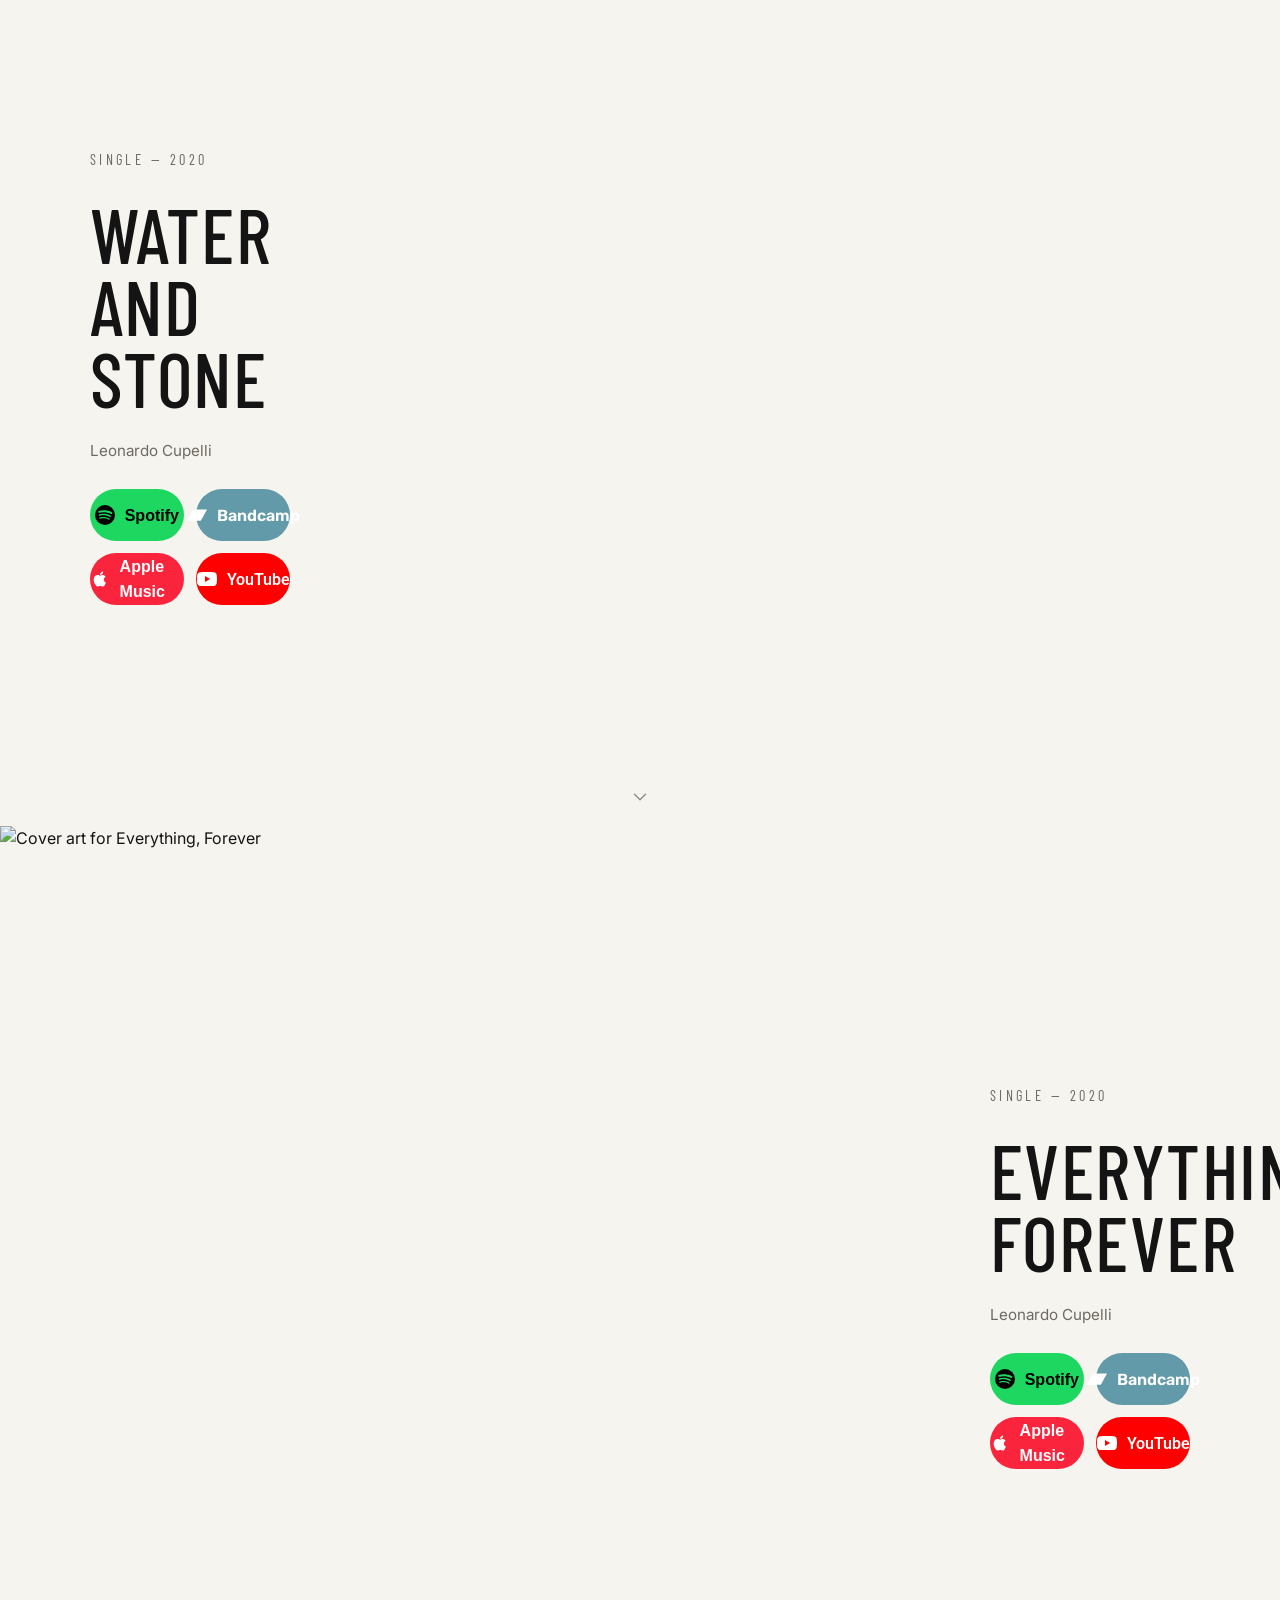
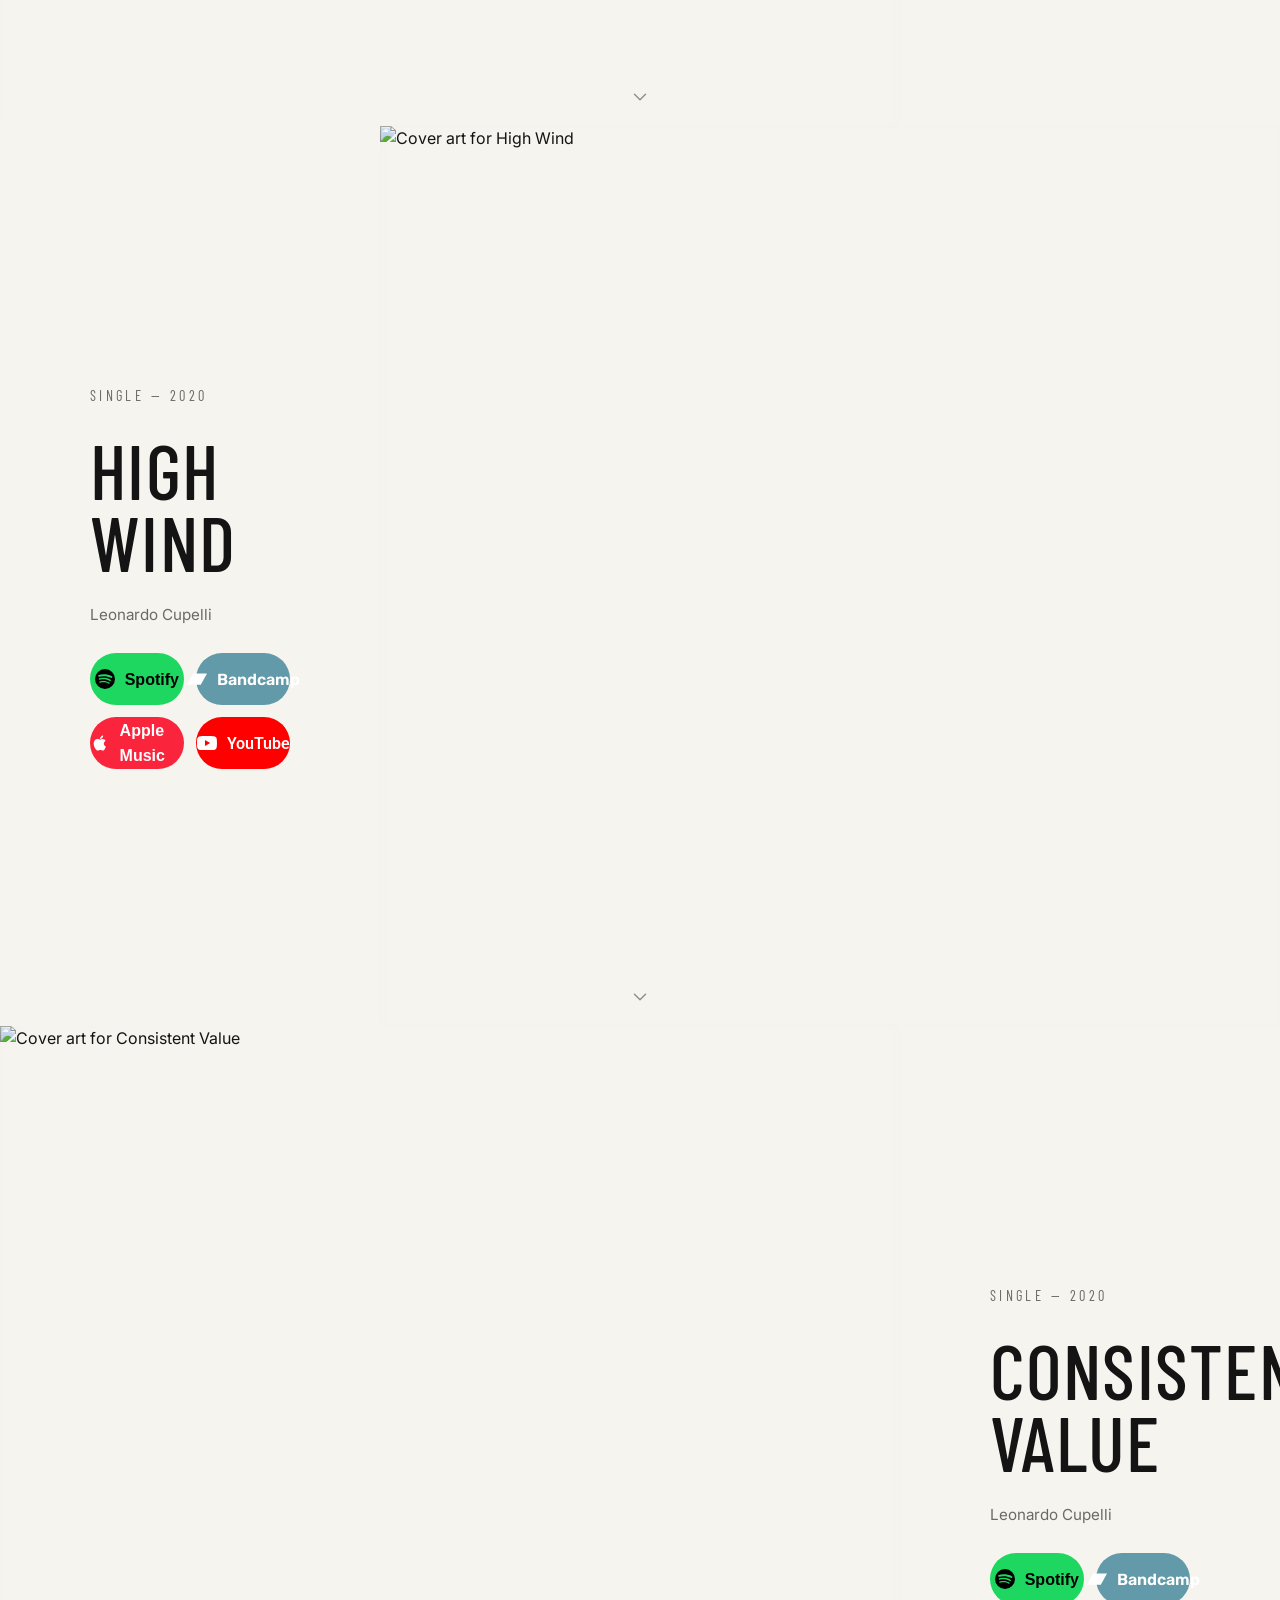
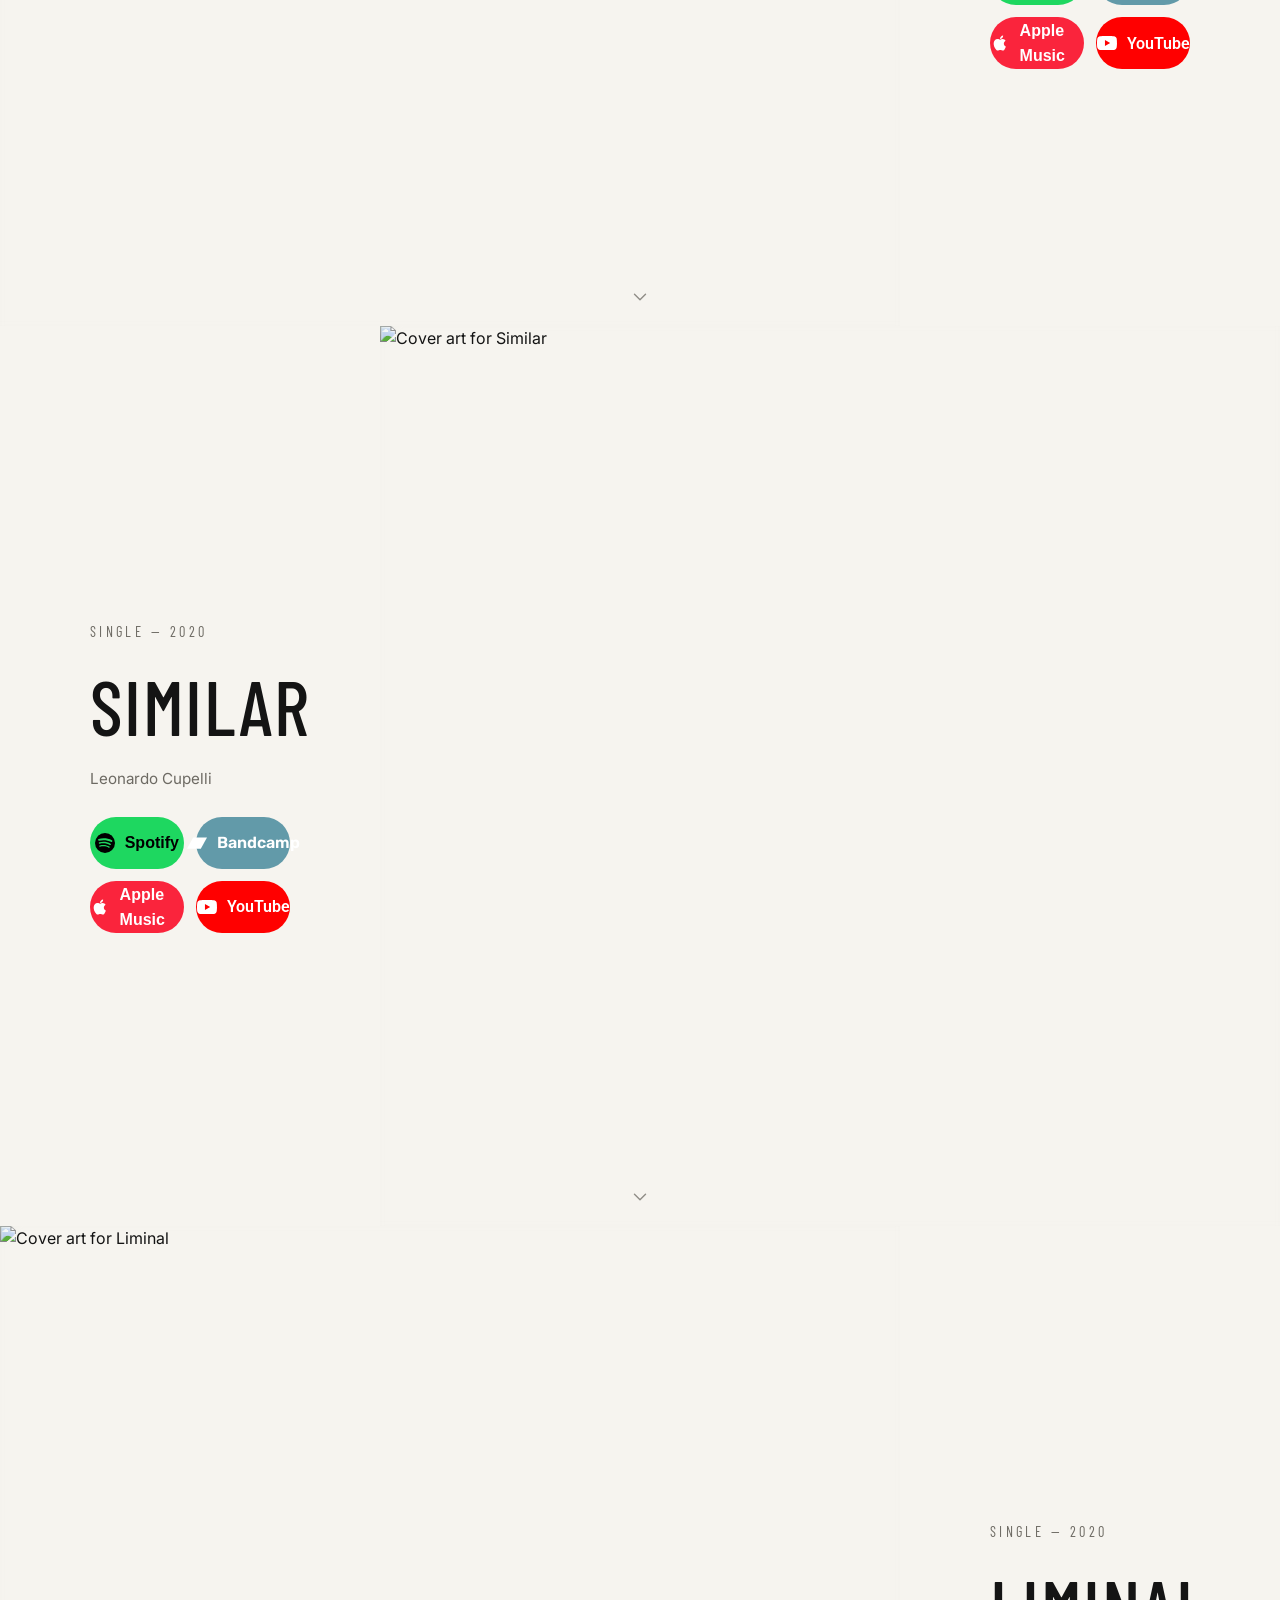
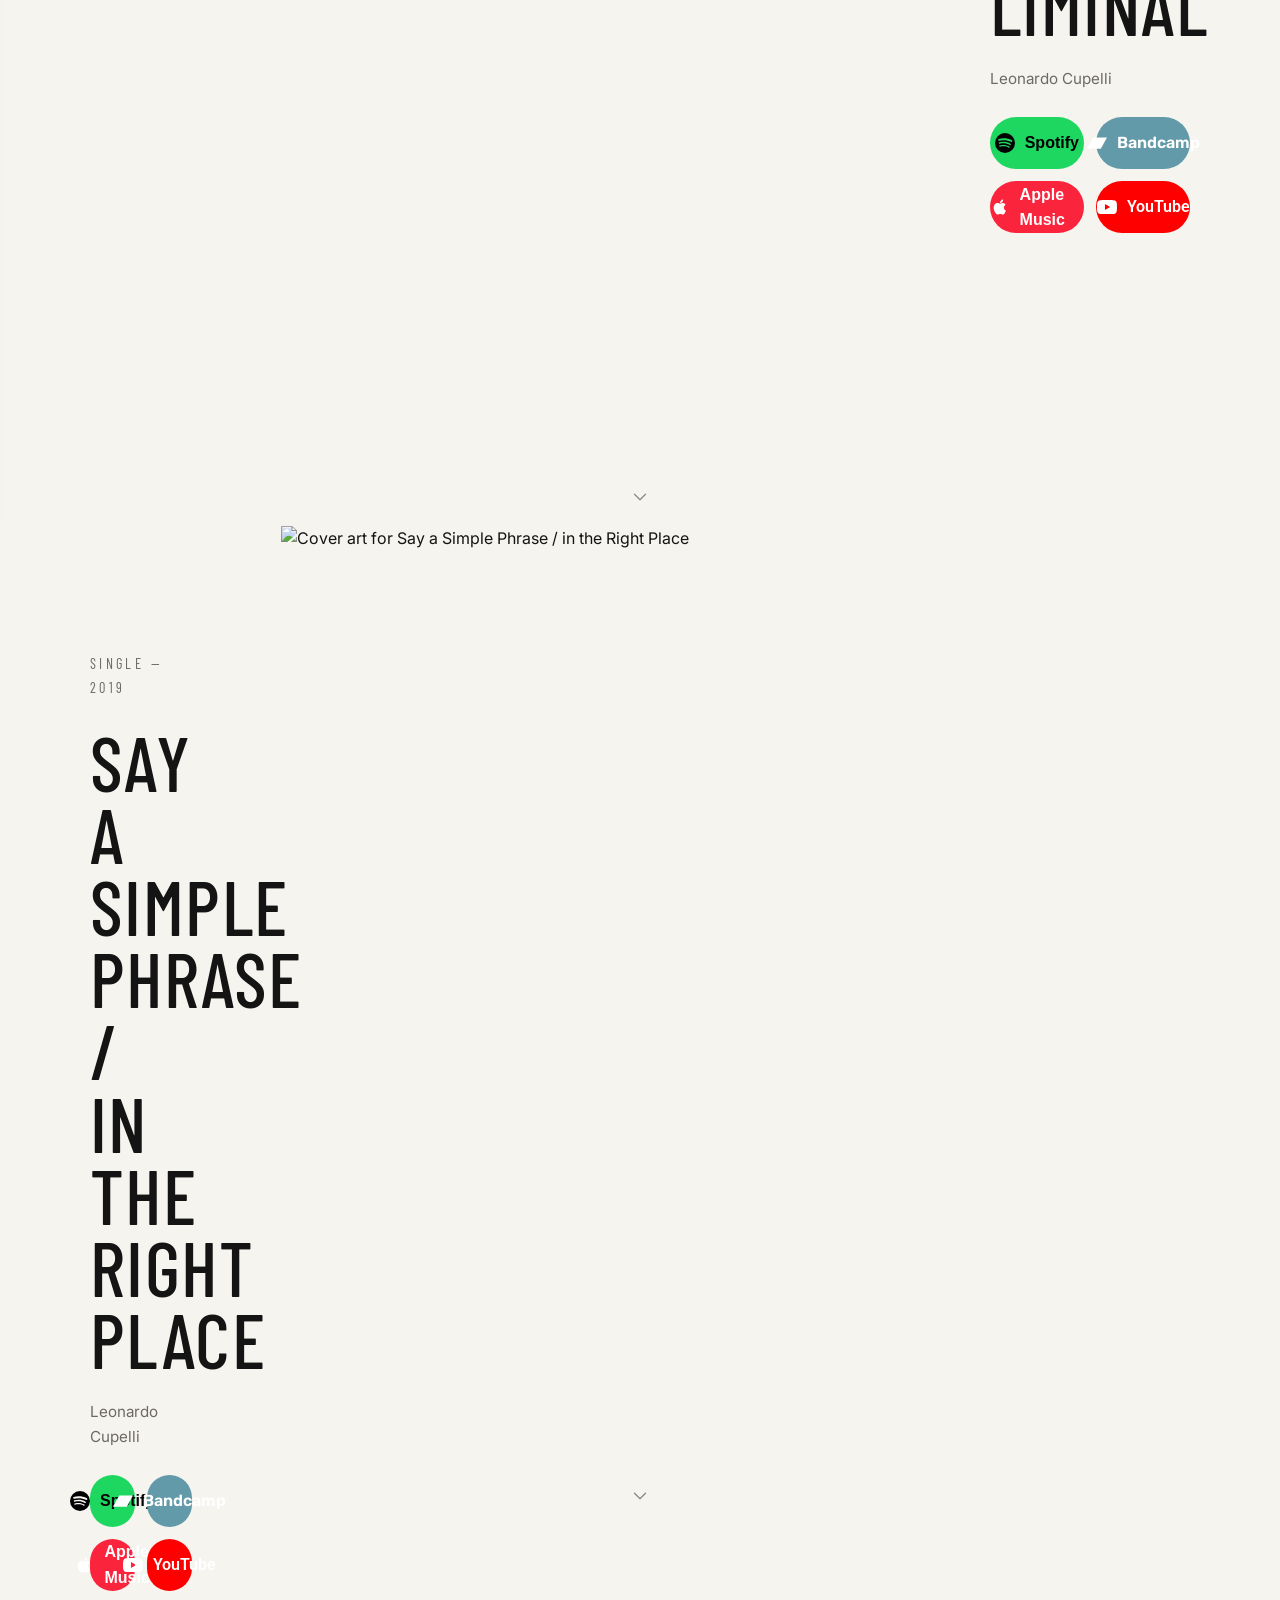
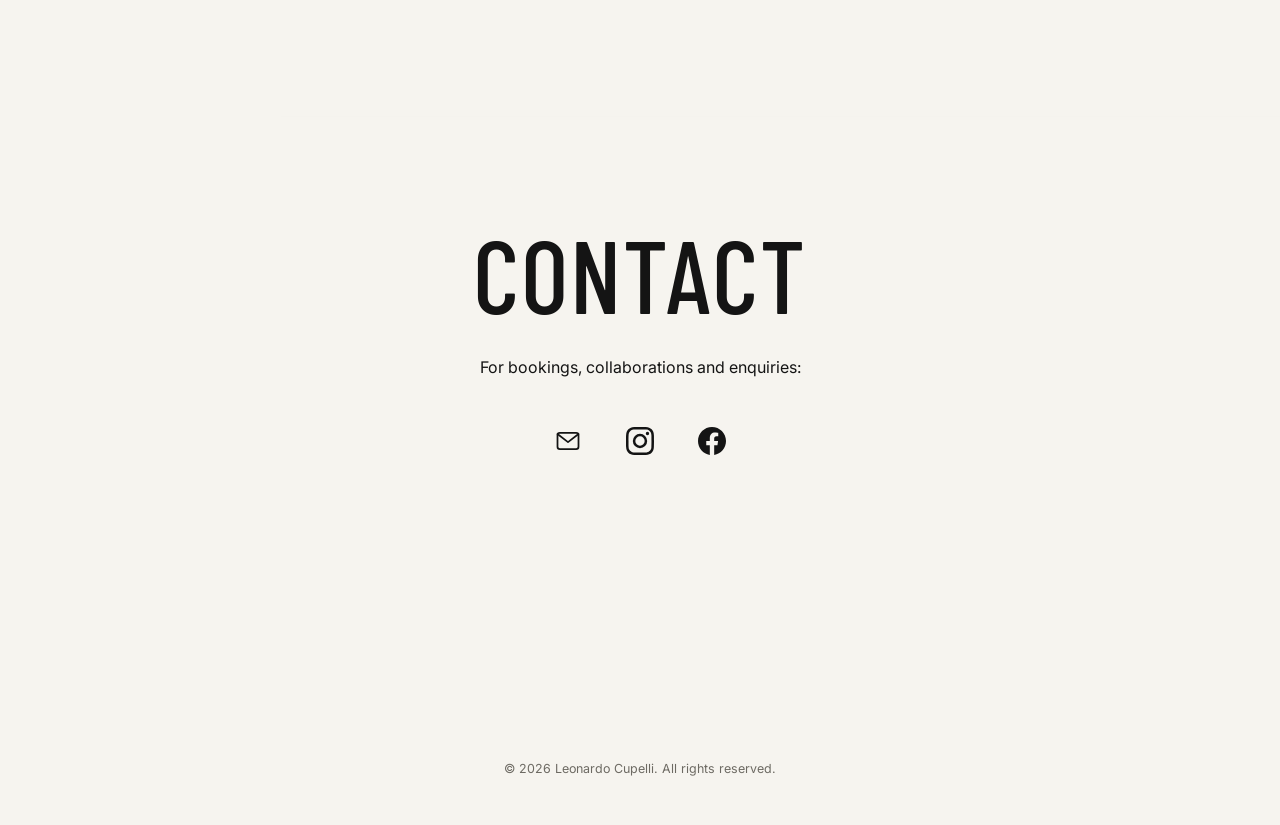
==== commit ca81d288: "Smoother, larger Dattilogramma interlude The component now stamps pre-rendered glyphs, eases toward " ====
--- a/index.html
+++ b/index.html
@@ -53,7 +53,7 @@
     <!-- Inserted by js/main.js right after the first release -->
     <template id="interlude-template">
       <section class="interlude" aria-label="one step enough for me">
-        <dattilogramma-scroll recipe="DTG1:[base64]" paper="off" length="300vh" size="78vh"></dattilogramma-scroll>
+        <dattilogramma-scroll recipe="DTG1:[base64]" paper="off" length="400vh" size="94vh"></dattilogramma-scroll>
       </section>
     </template>
     <section id="contact" class="contact" aria-labelledby="contact-title">
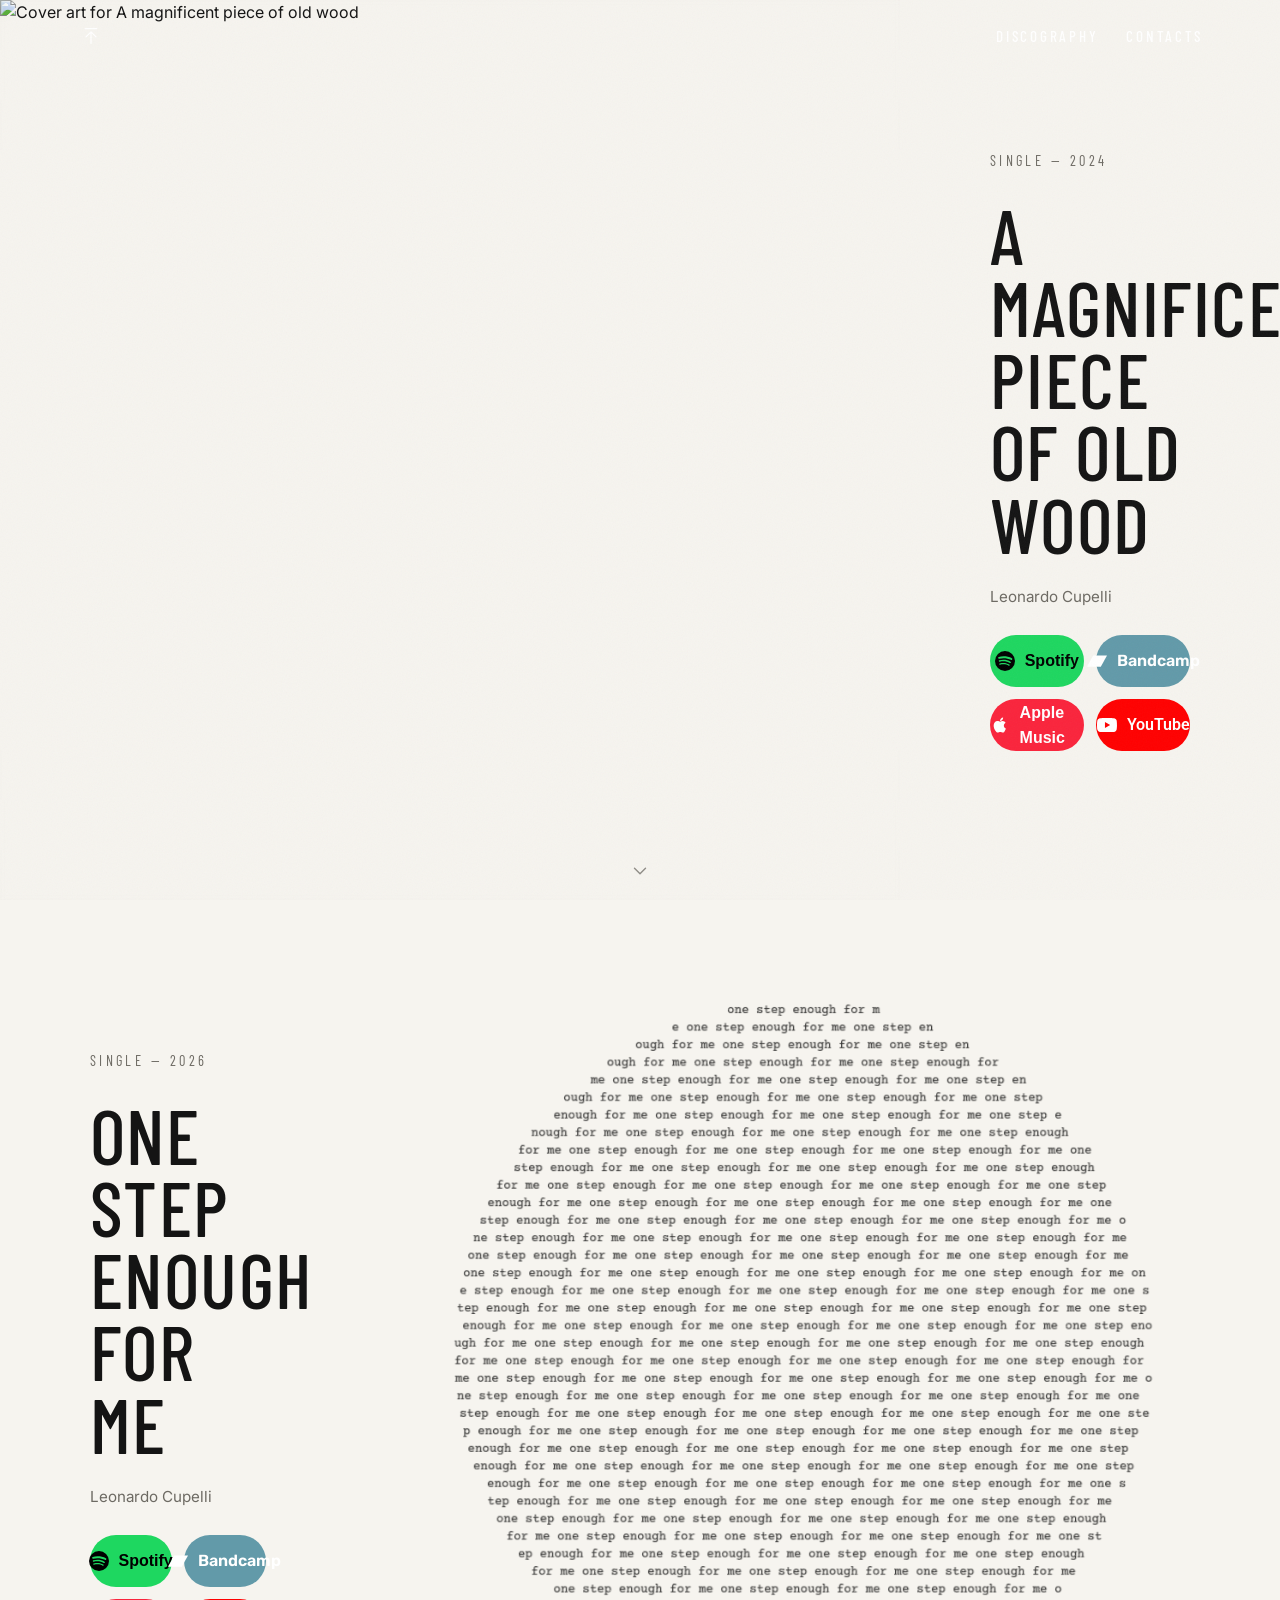
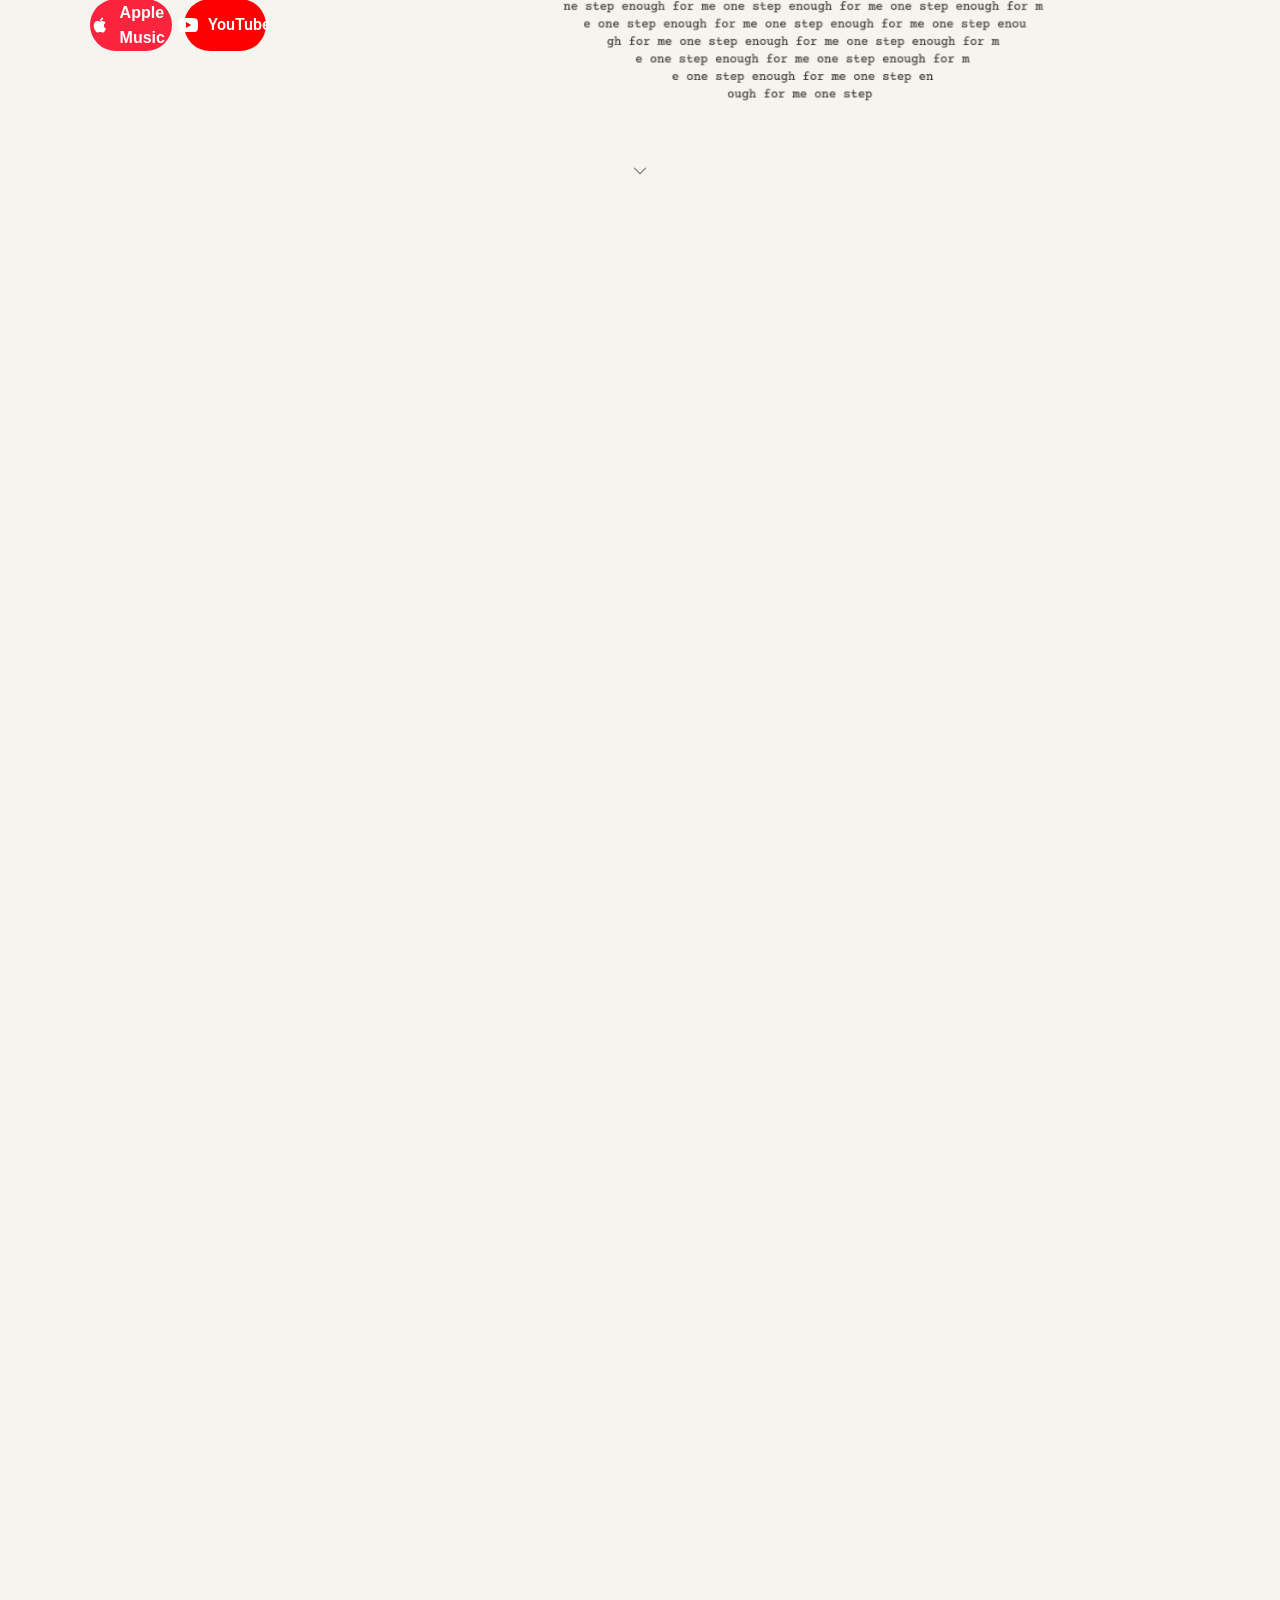
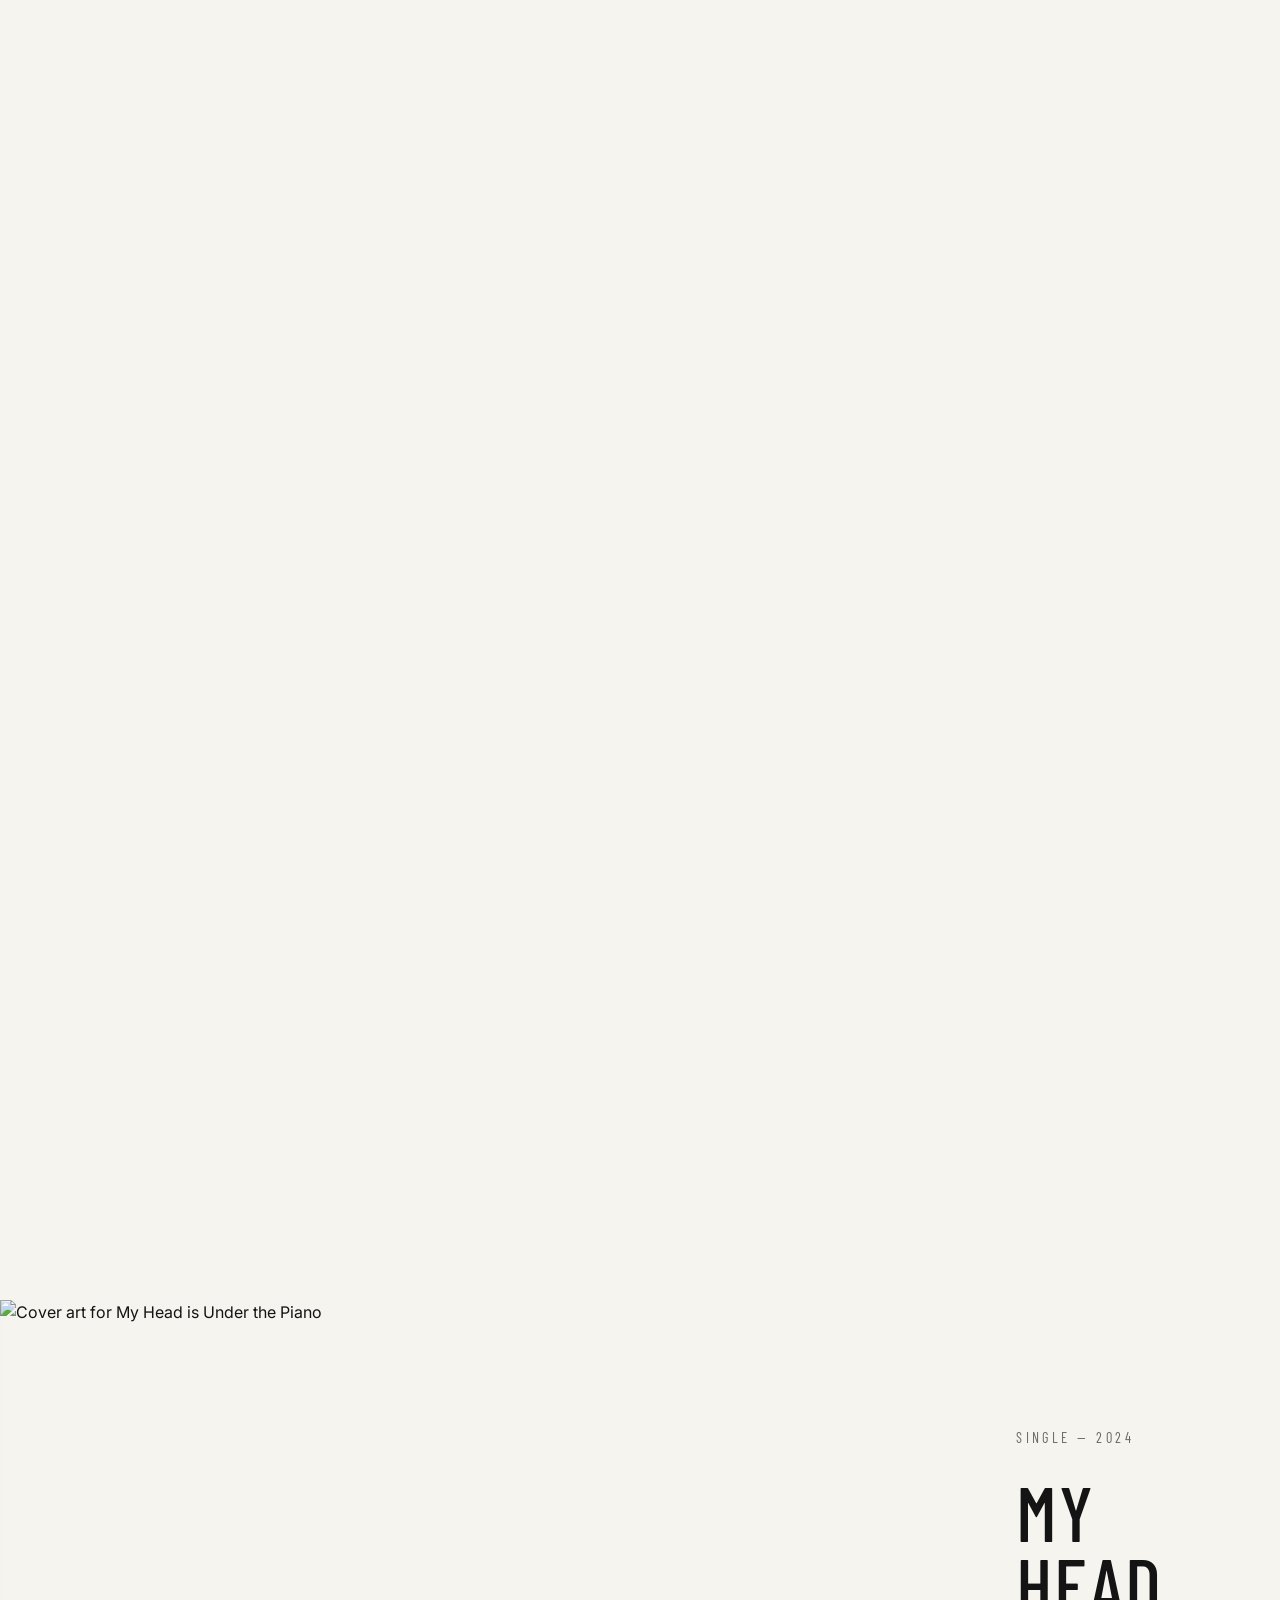
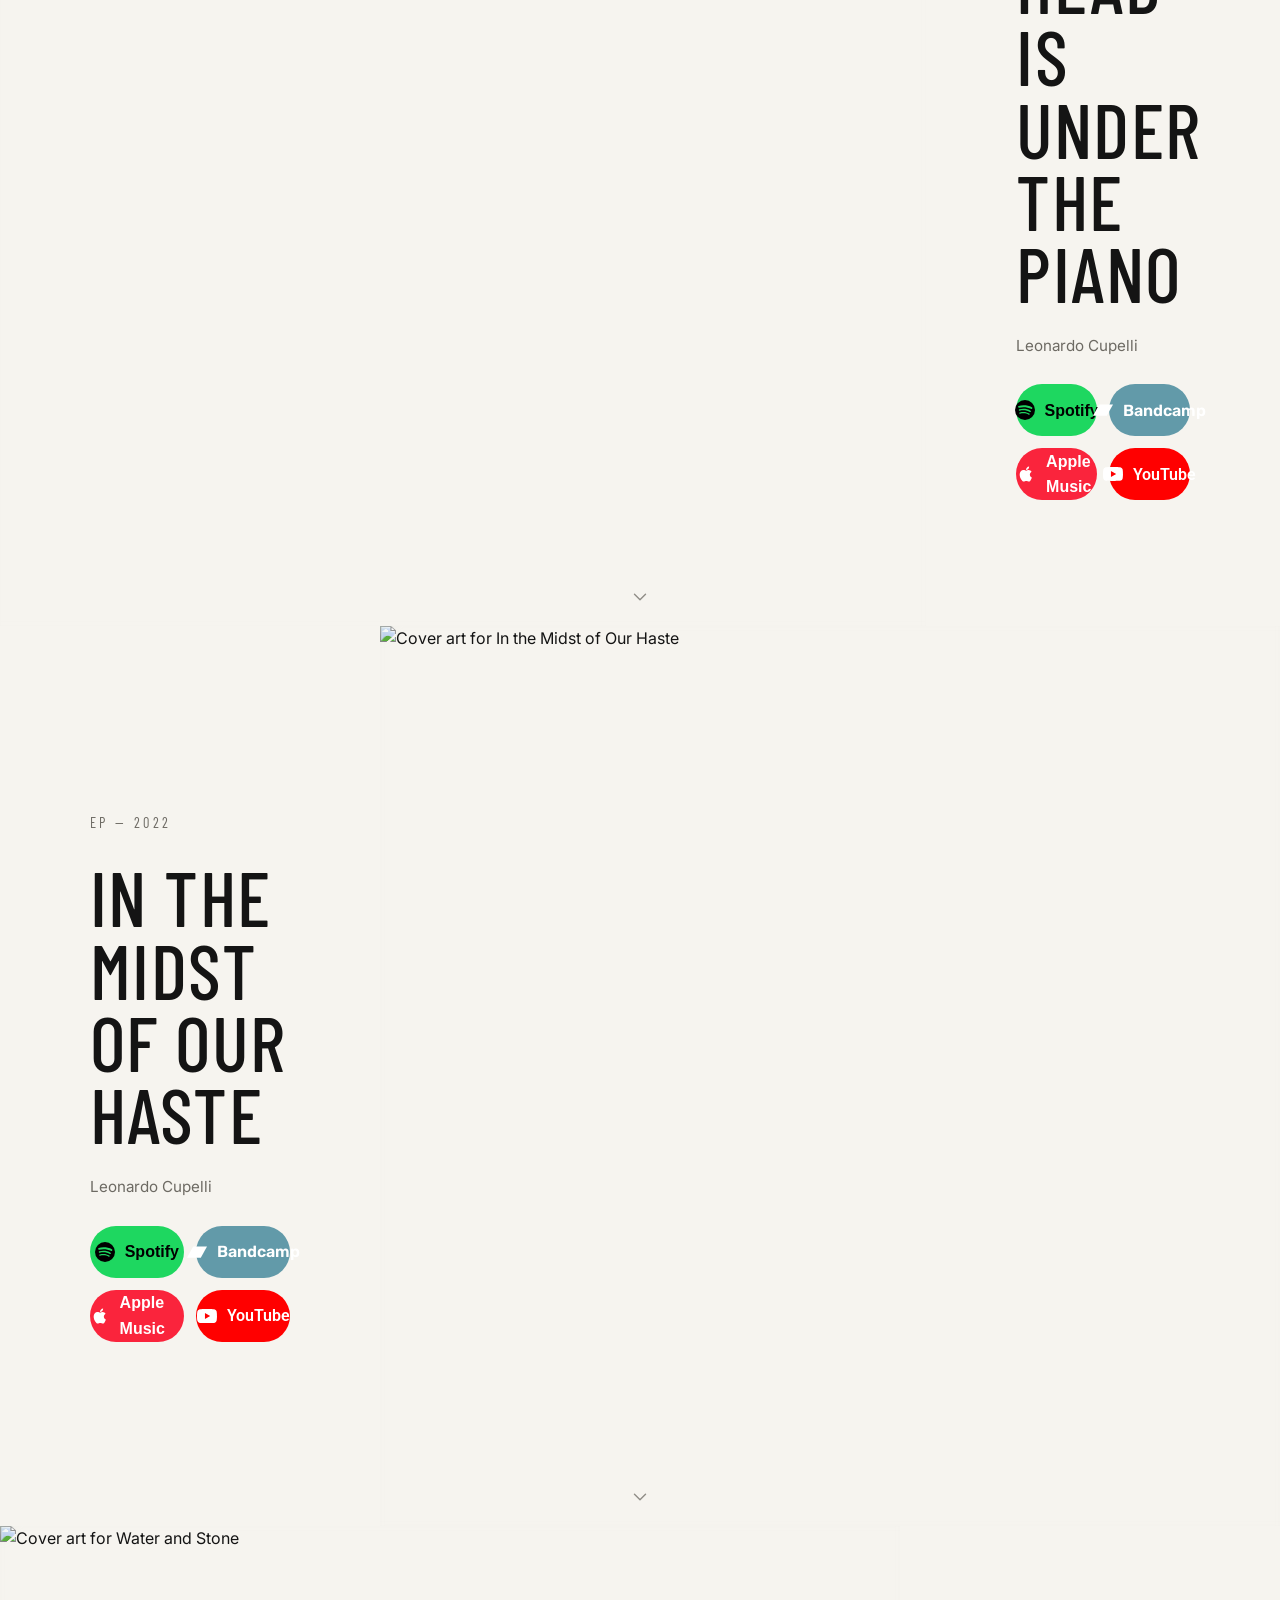
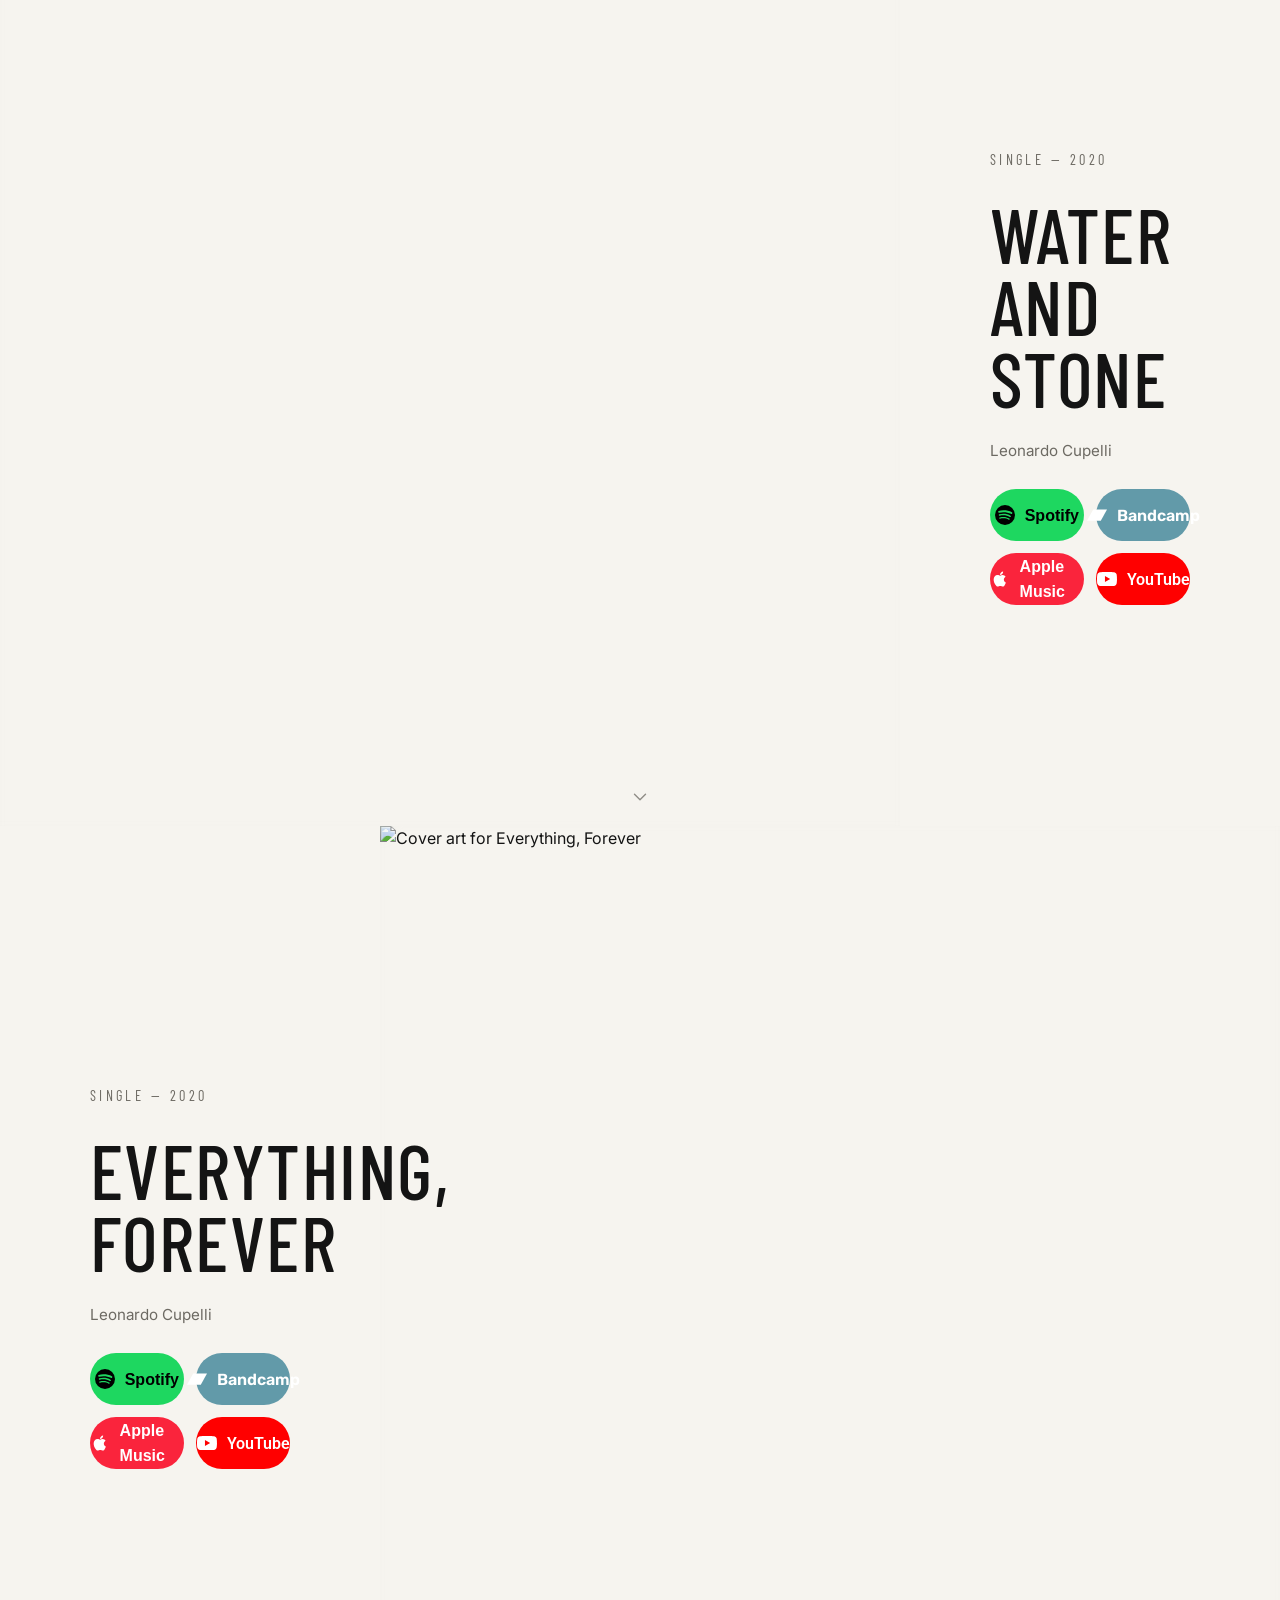
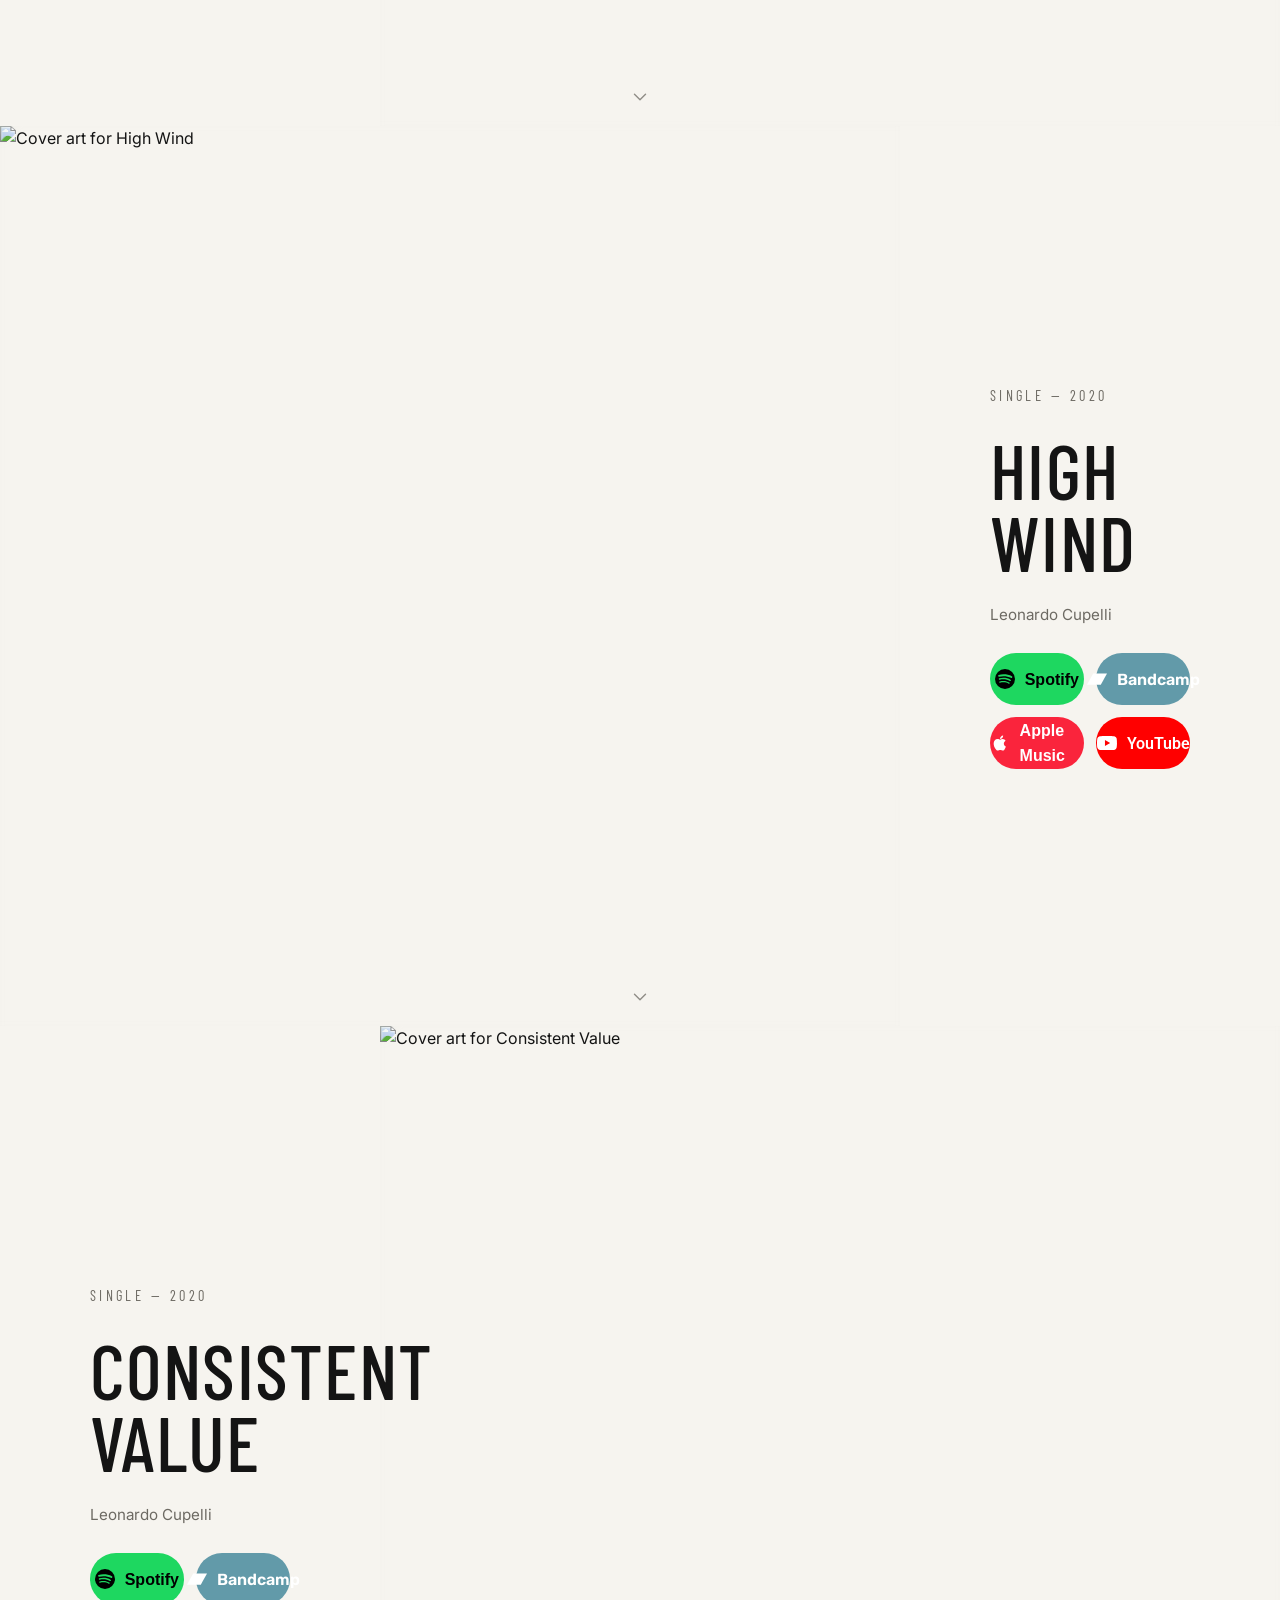
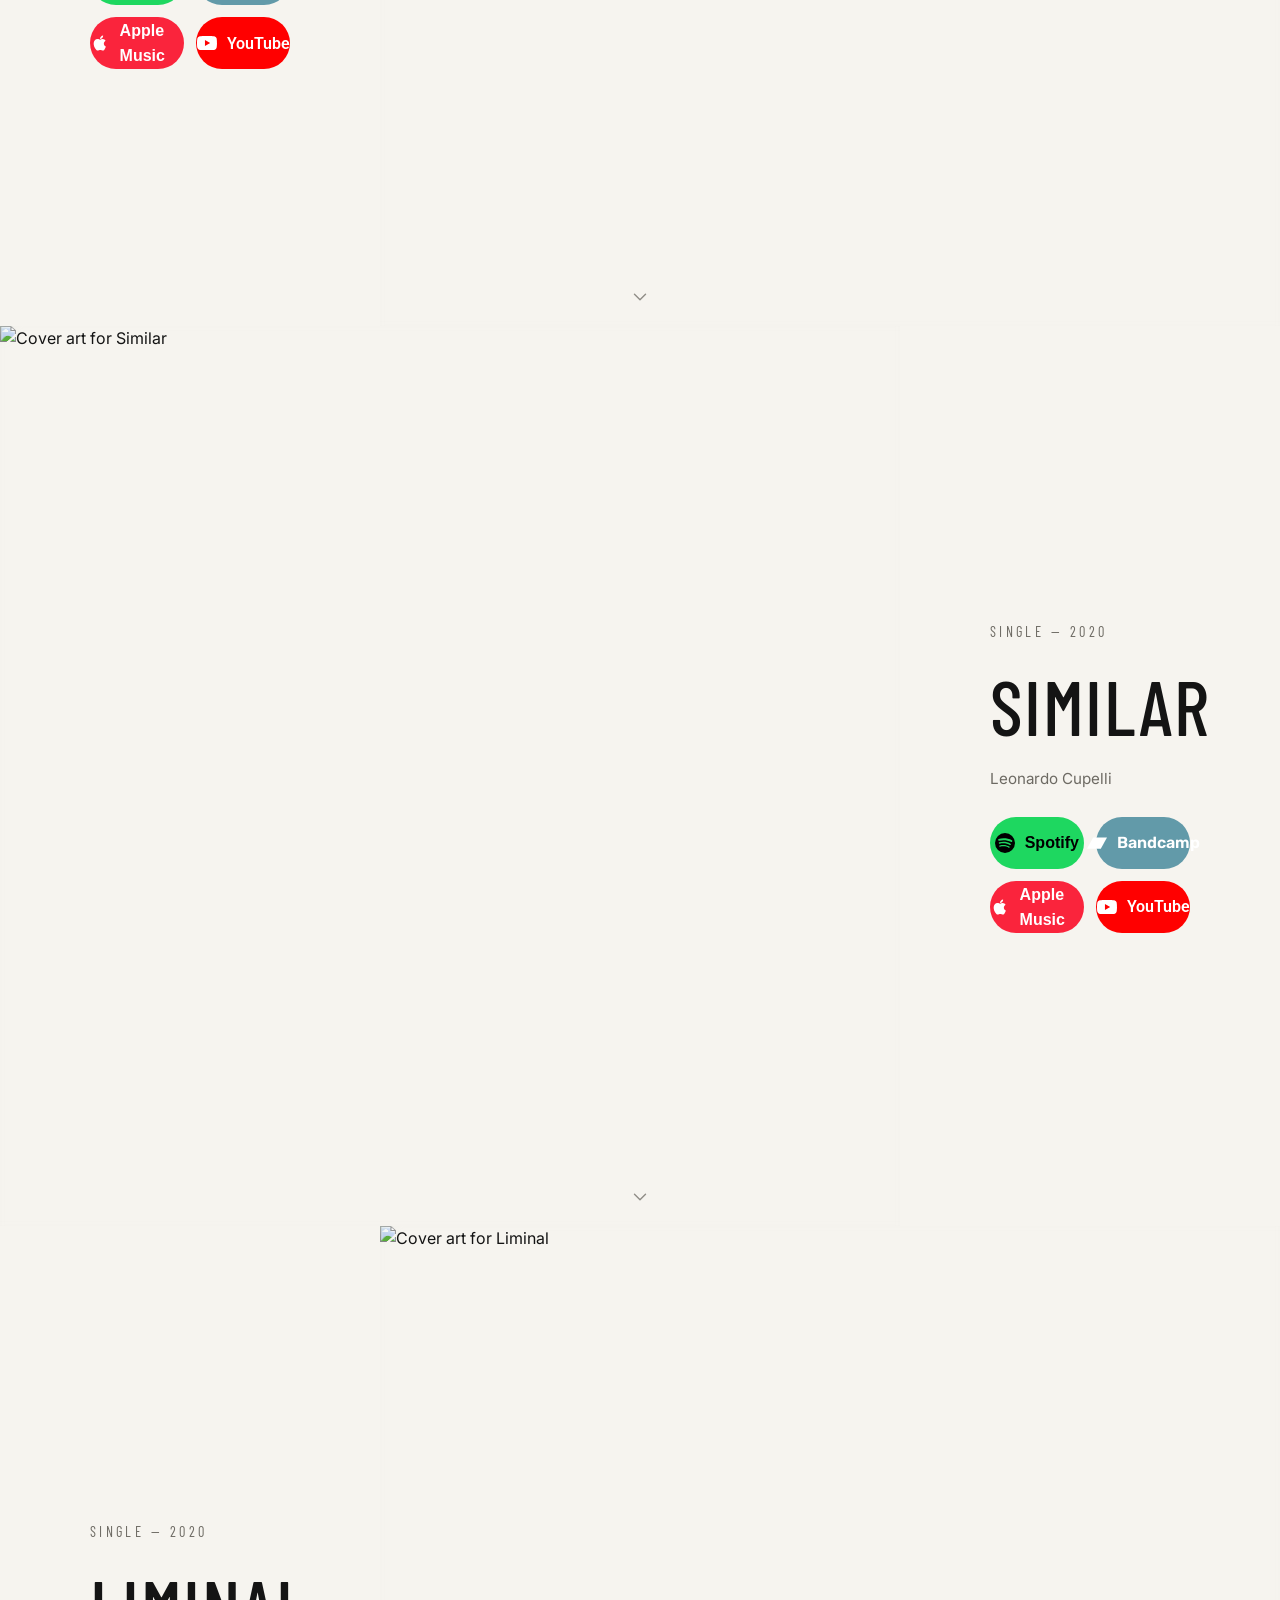
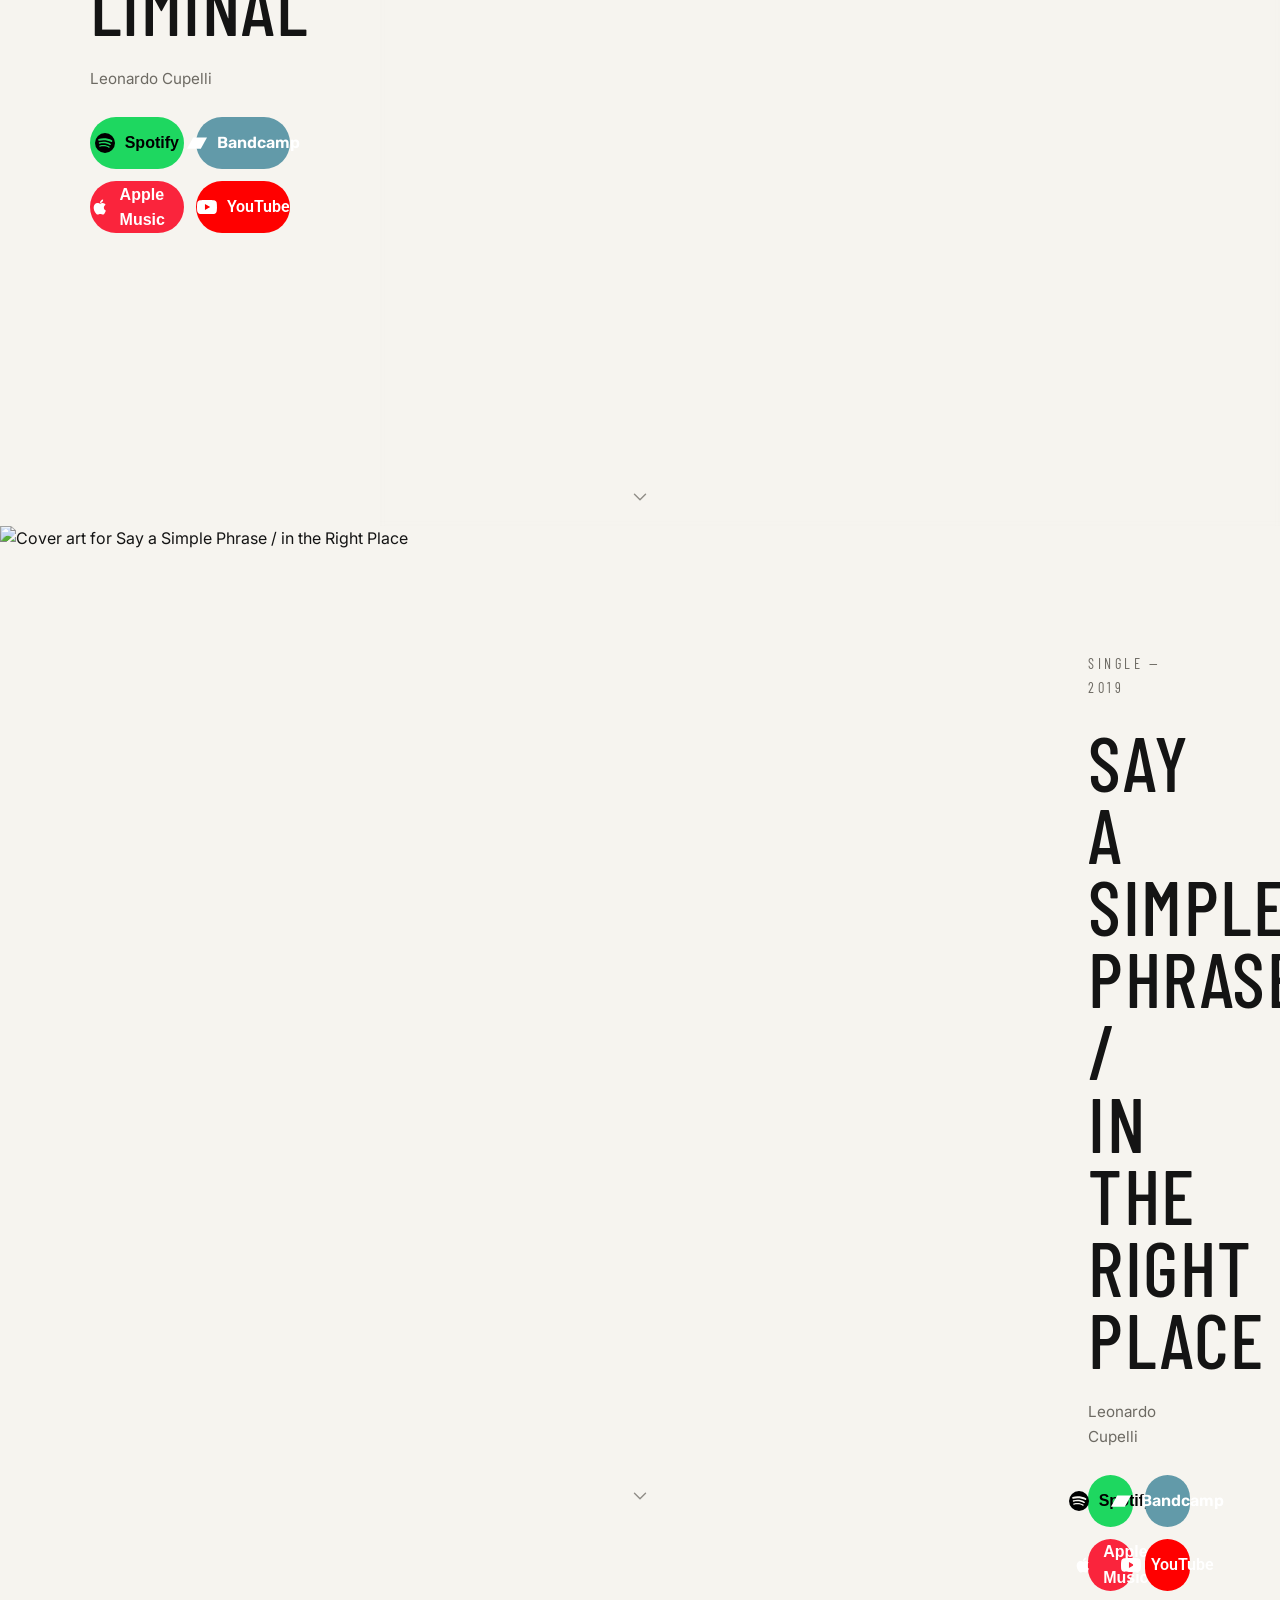
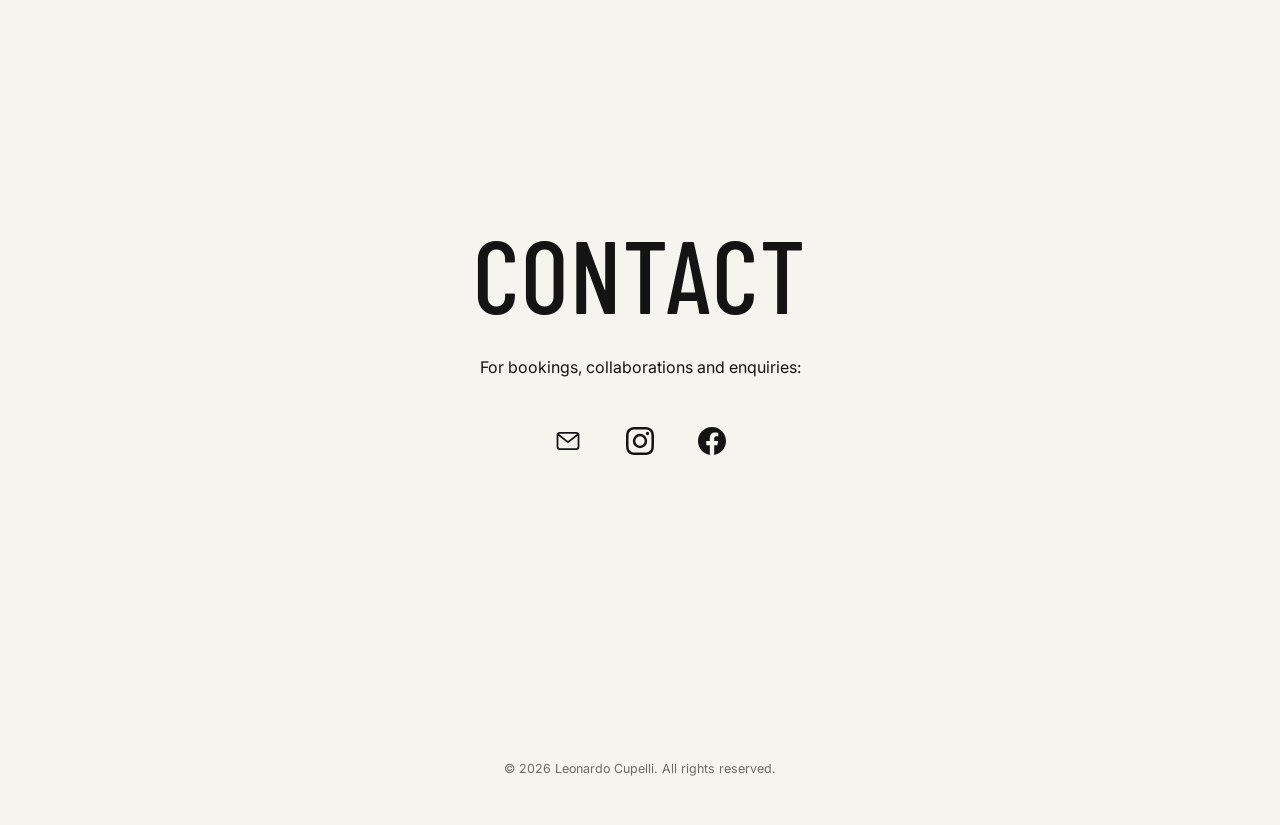
==== commit 56e6c264: "Turn the Dattilogramma section into an animated release "One Step Enough For Me" is now the second r" ====
--- a/index.html
+++ b/index.html
@@ -13,8 +13,6 @@
   <style>
     html { scroll-snap-type: y mandatory; }
     .release { scroll-snap-align: start; scroll-snap-stop: always; border-top: 0; }
-    /* Dattilogramma: taller than the screen, so the page scrolls freely inside it while the text decomposes */
-    .interlude { scroll-snap-align: start; scroll-snap-stop: always; color: var(--text); background: transparent; }
     .contact { scroll-snap-align: start; scroll-snap-stop: always; min-height: 100vh; min-height: 100svh; display: flex; flex-direction: column; padding: 0; border-top: 0; }
     .contact-content { flex: 1; display: grid; place-content: center; padding: 100px 24px 48px; overflow-wrap: anywhere; }
     .contact .site-footer { flex: none; width: 100%; border-top: 0; scroll-snap-align: none; padding-bottom: max(34px, env(safe-area-inset-bottom, 0px)); }
@@ -50,12 +48,6 @@
     <section id="releases" class="releases" aria-label="Releases">
       <div id="release-list"></div>
     </section>
-    <!-- Inserted by js/main.js right after the first release -->
-    <template id="interlude-template">
-      <section class="interlude" aria-label="one step enough for me">
-        <dattilogramma-scroll recipe="DTG1:[base64]" paper="off" length="400vh" size="94vh"></dattilogramma-scroll>
-      </section>
-    </template>
     <section id="contact" class="contact" aria-labelledby="contact-title">
       <div class="contact-content">
         <h2 id="contact-title">Contact</h2>
--- a/css/style.css
+++ b/css/style.css
@@ -120,6 +120,31 @@
   box-shadow: none;
 }
 
+/* Animated release: several screens tall; cover and text stay pinned while the cover animates */
+.release--animated {
+  display: block;
+  height: 400vh;
+  min-height: 0;
+}
+
+.release--animated .release-sticky {
+  position: sticky;
+  top: 0;
+  display: grid;
+  grid-template-columns: auto minmax(0, 1fr);
+  align-items: stretch;
+  height: 100svh;
+}
+
+.release--animated:nth-of-type(even) .release-sticky {
+  grid-template-columns: minmax(0, 1fr) auto;
+}
+
+.release-cover--animated {
+  color: var(--text);
+  overflow: hidden;
+}
+
 .release-content {
   display: flex;
   flex-direction: column;
@@ -281,6 +306,21 @@
     overflow: hidden;
   }
 
+  .release--animated,
+  .release--animated:nth-of-type(even) {
+    display: block;
+    height: 400vh;
+    min-height: 0;
+    overflow: visible;
+  }
+
+  .release--animated .release-sticky,
+  .release--animated:nth-of-type(even) .release-sticky {
+    grid-template-columns: 1fr;
+    grid-template-rows: auto minmax(0, 1fr);
+    overflow: hidden;
+  }
+
   .release:nth-of-type(even) .release-cover { order: 0; }
   .release:nth-of-type(even) .release-content { order: 1; }
 
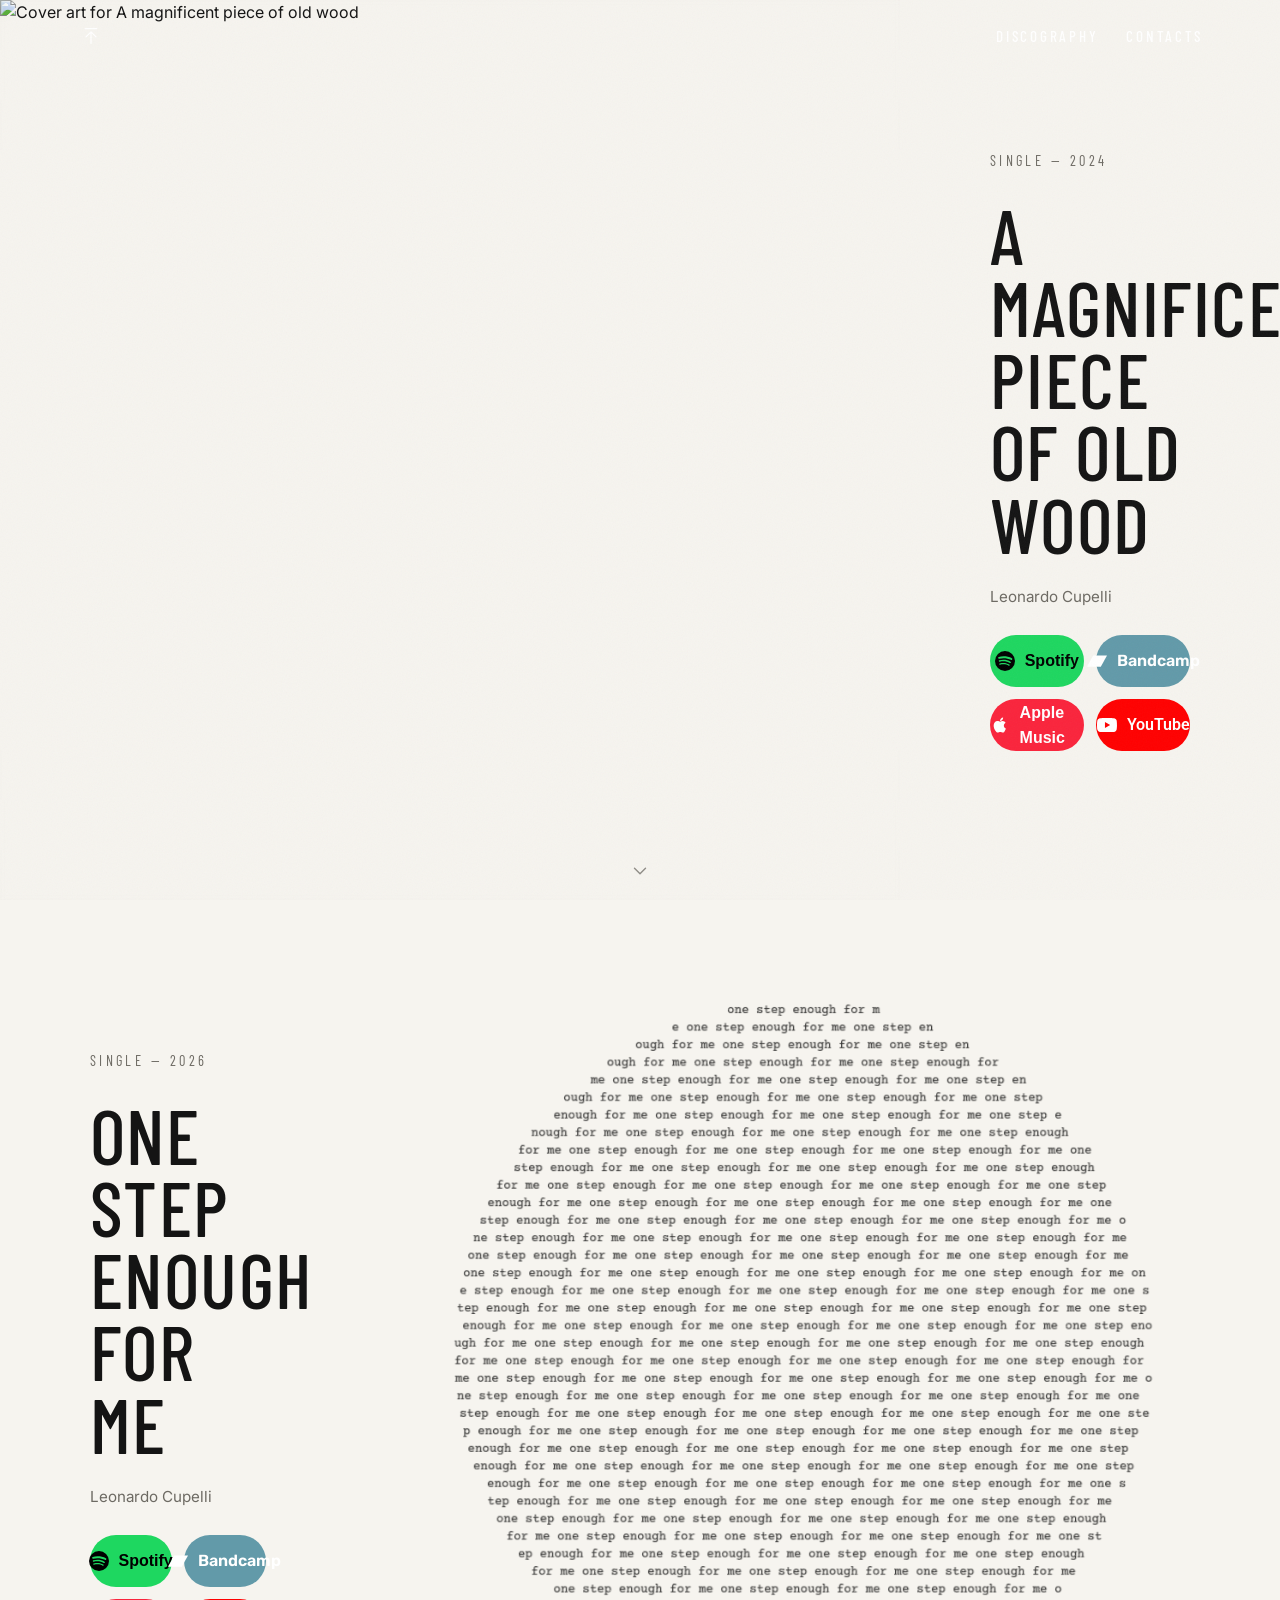
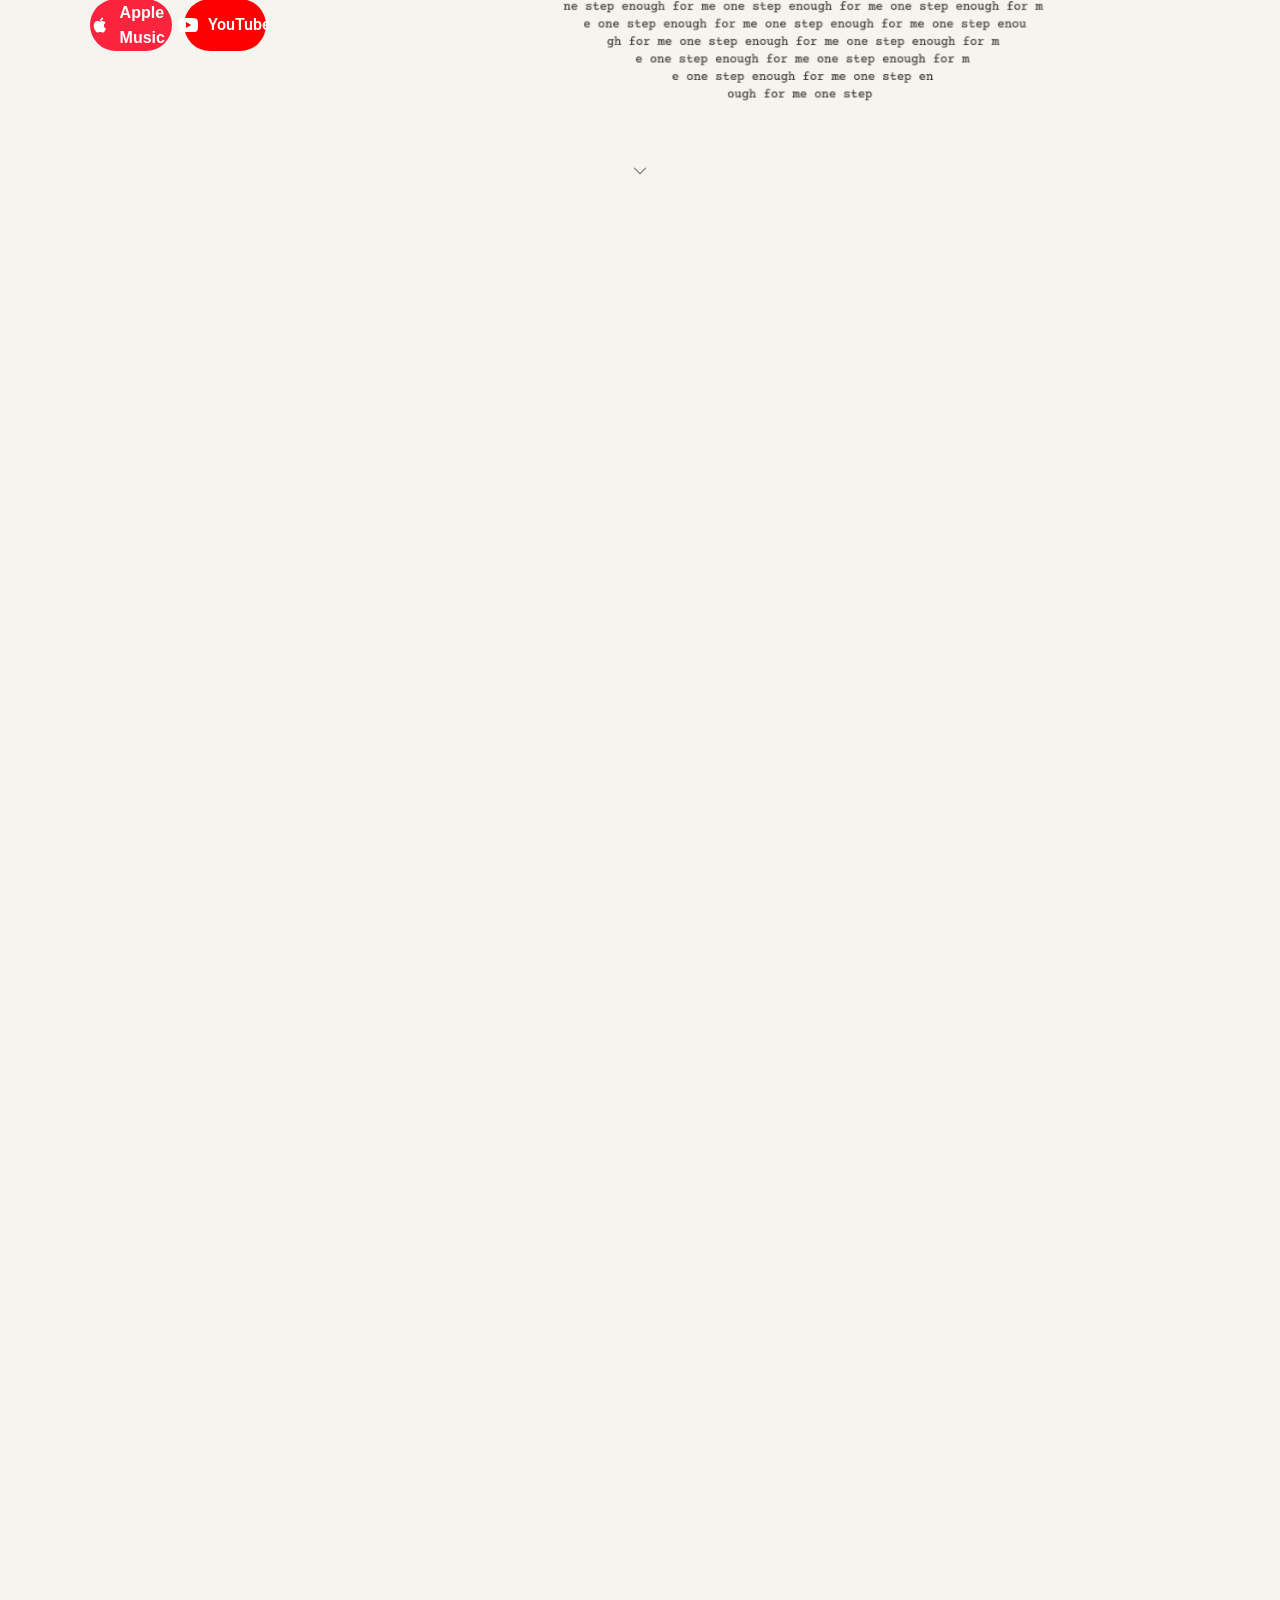
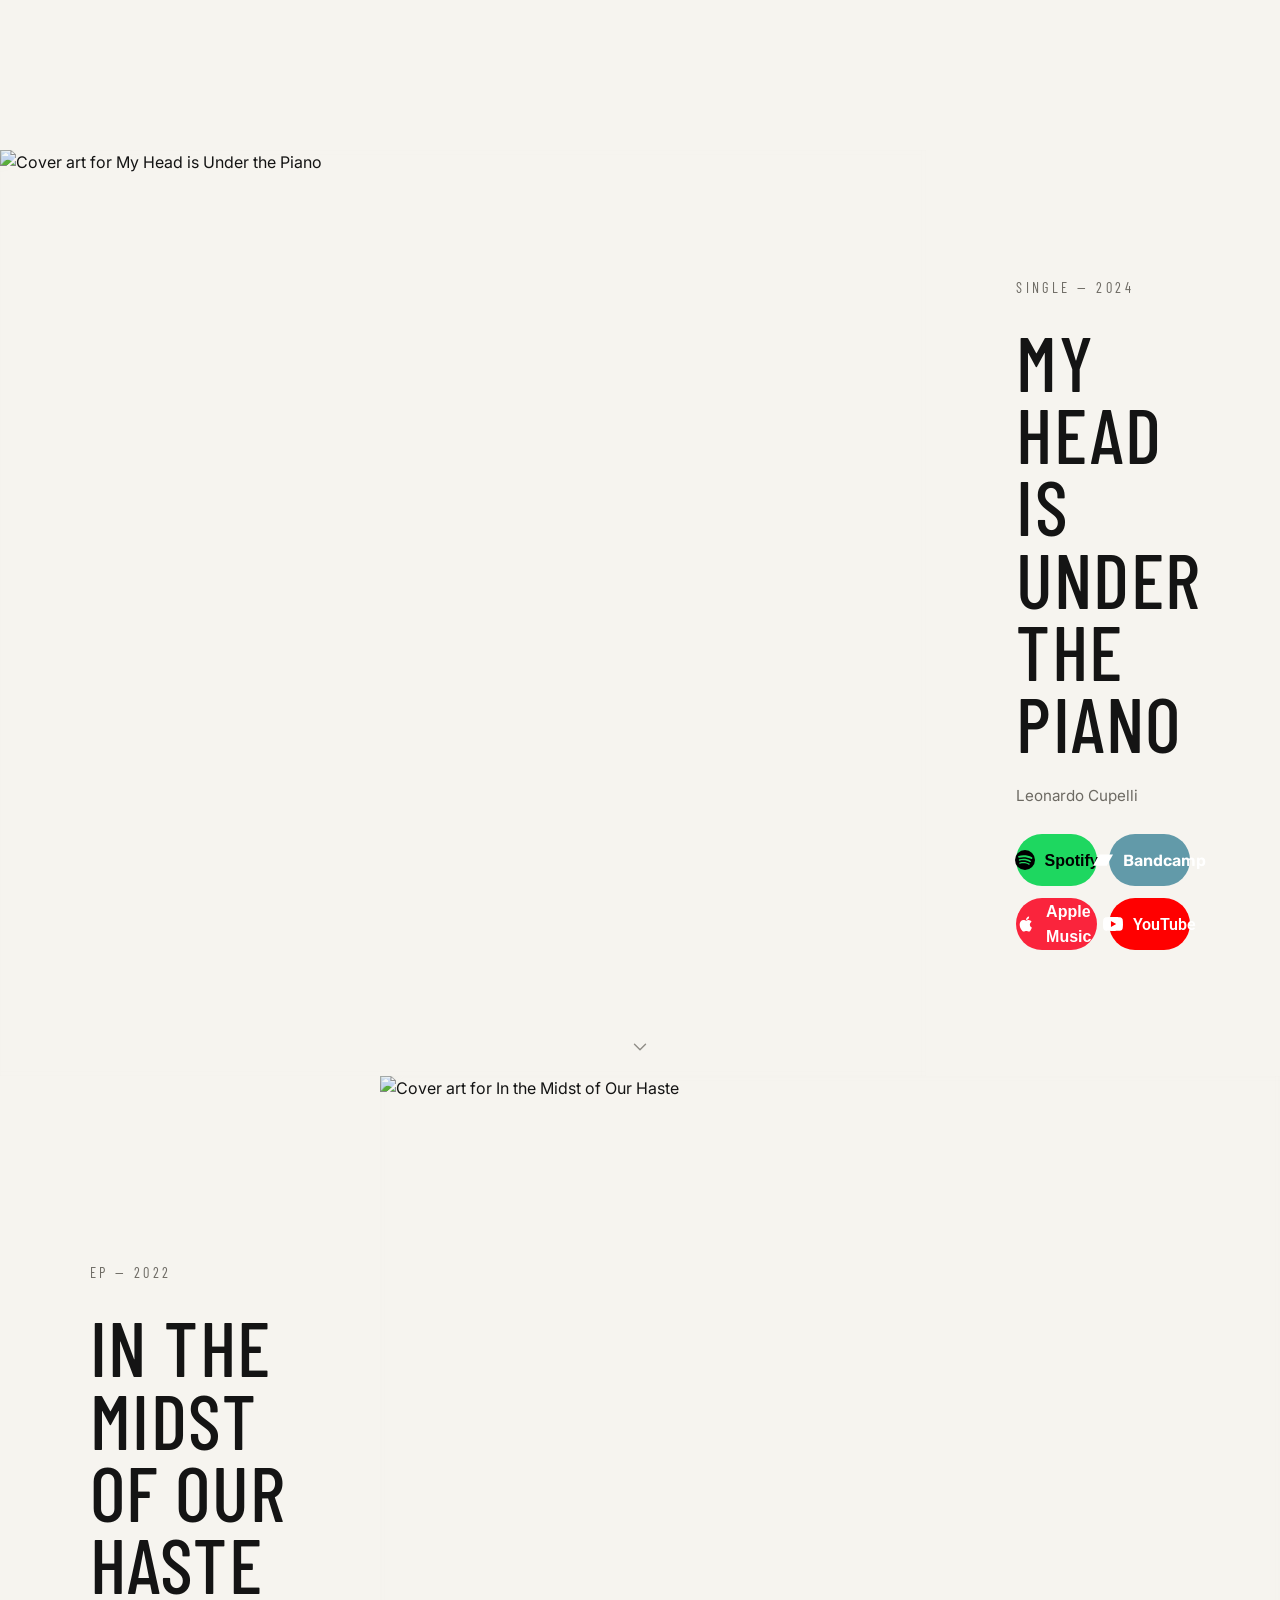
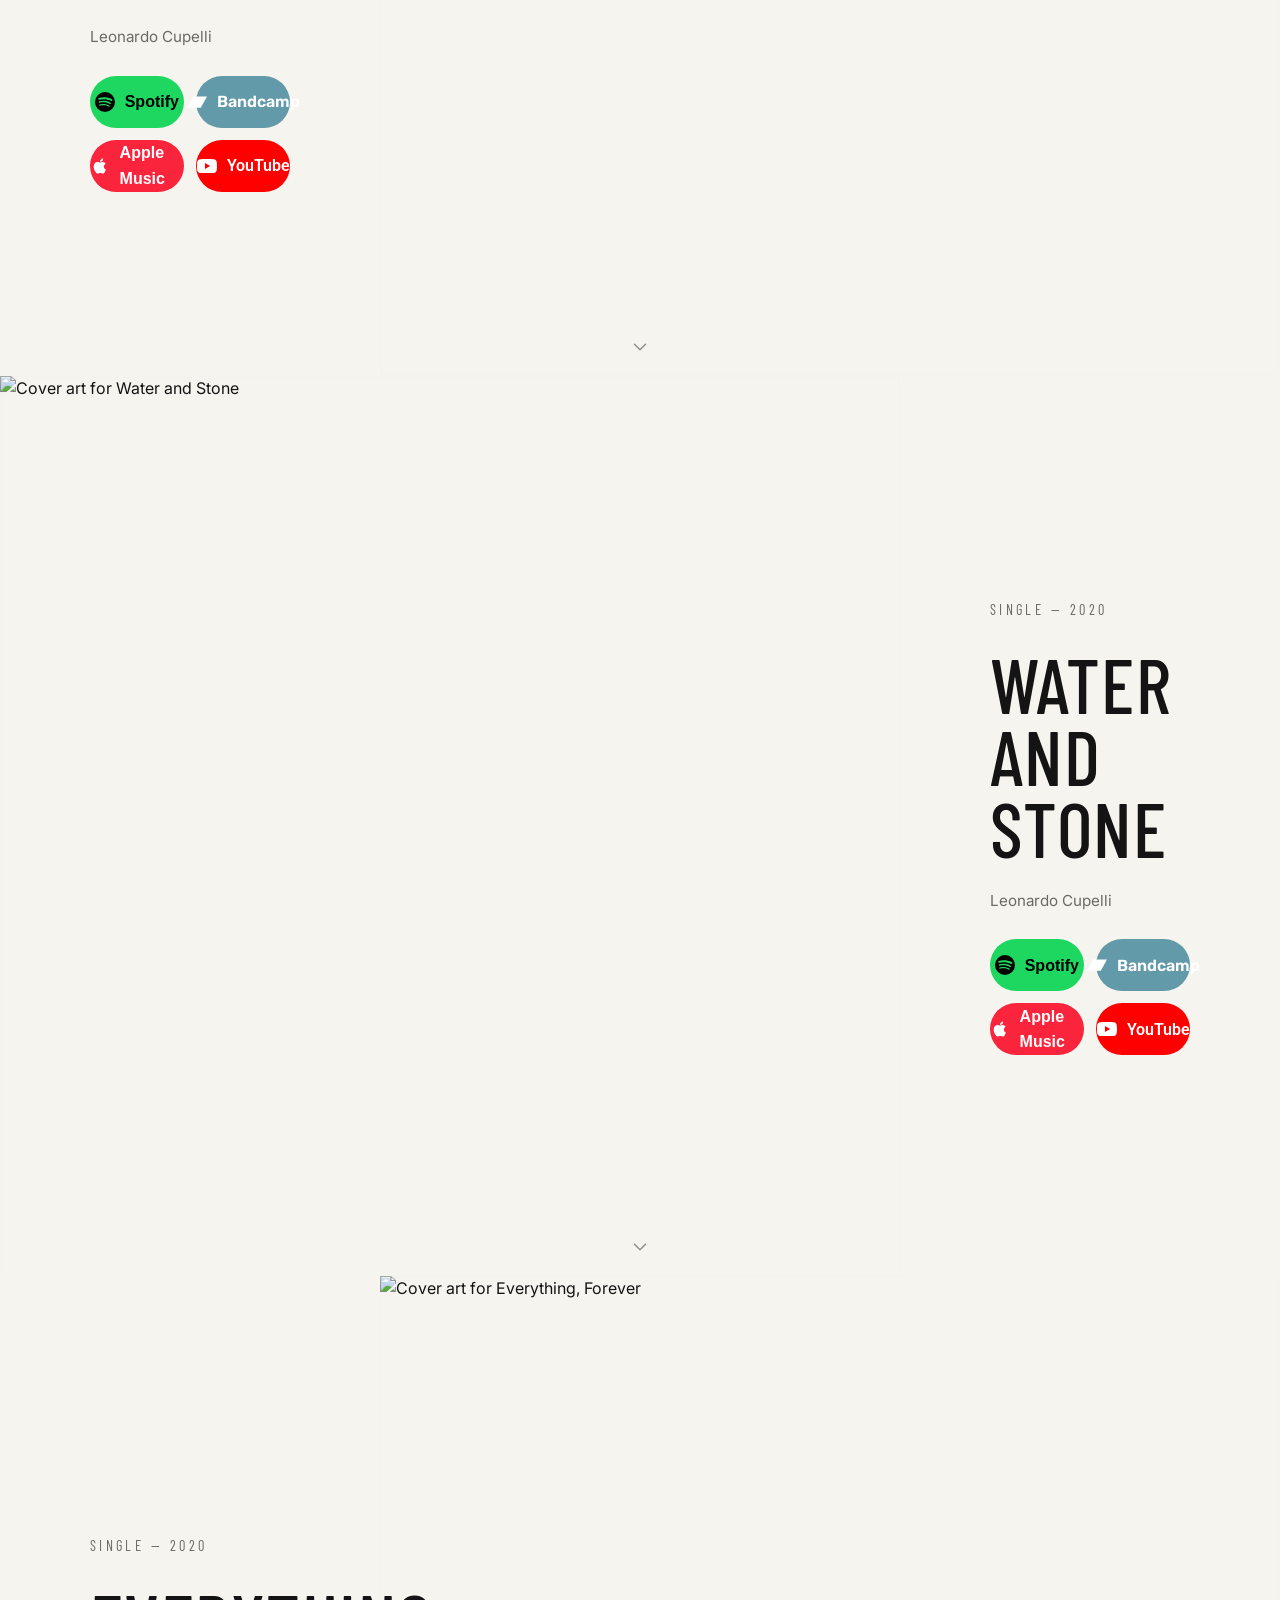
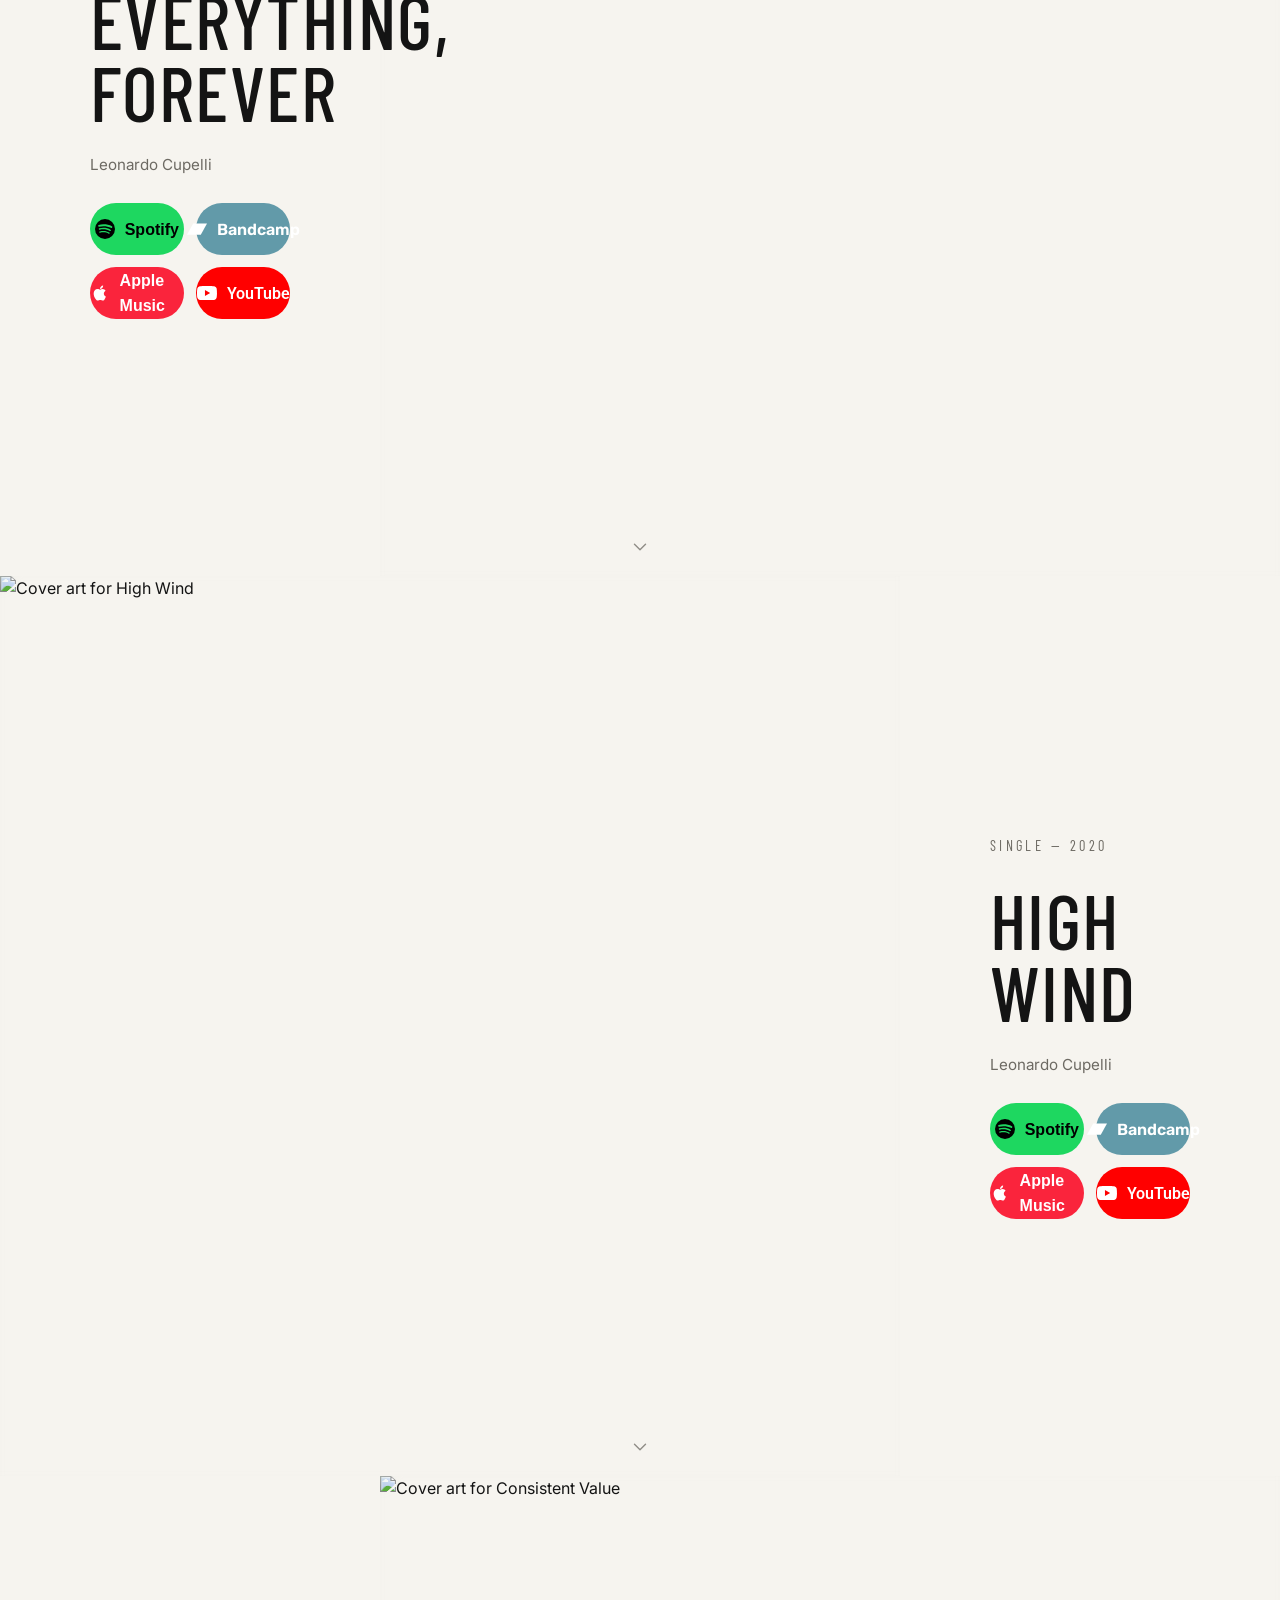
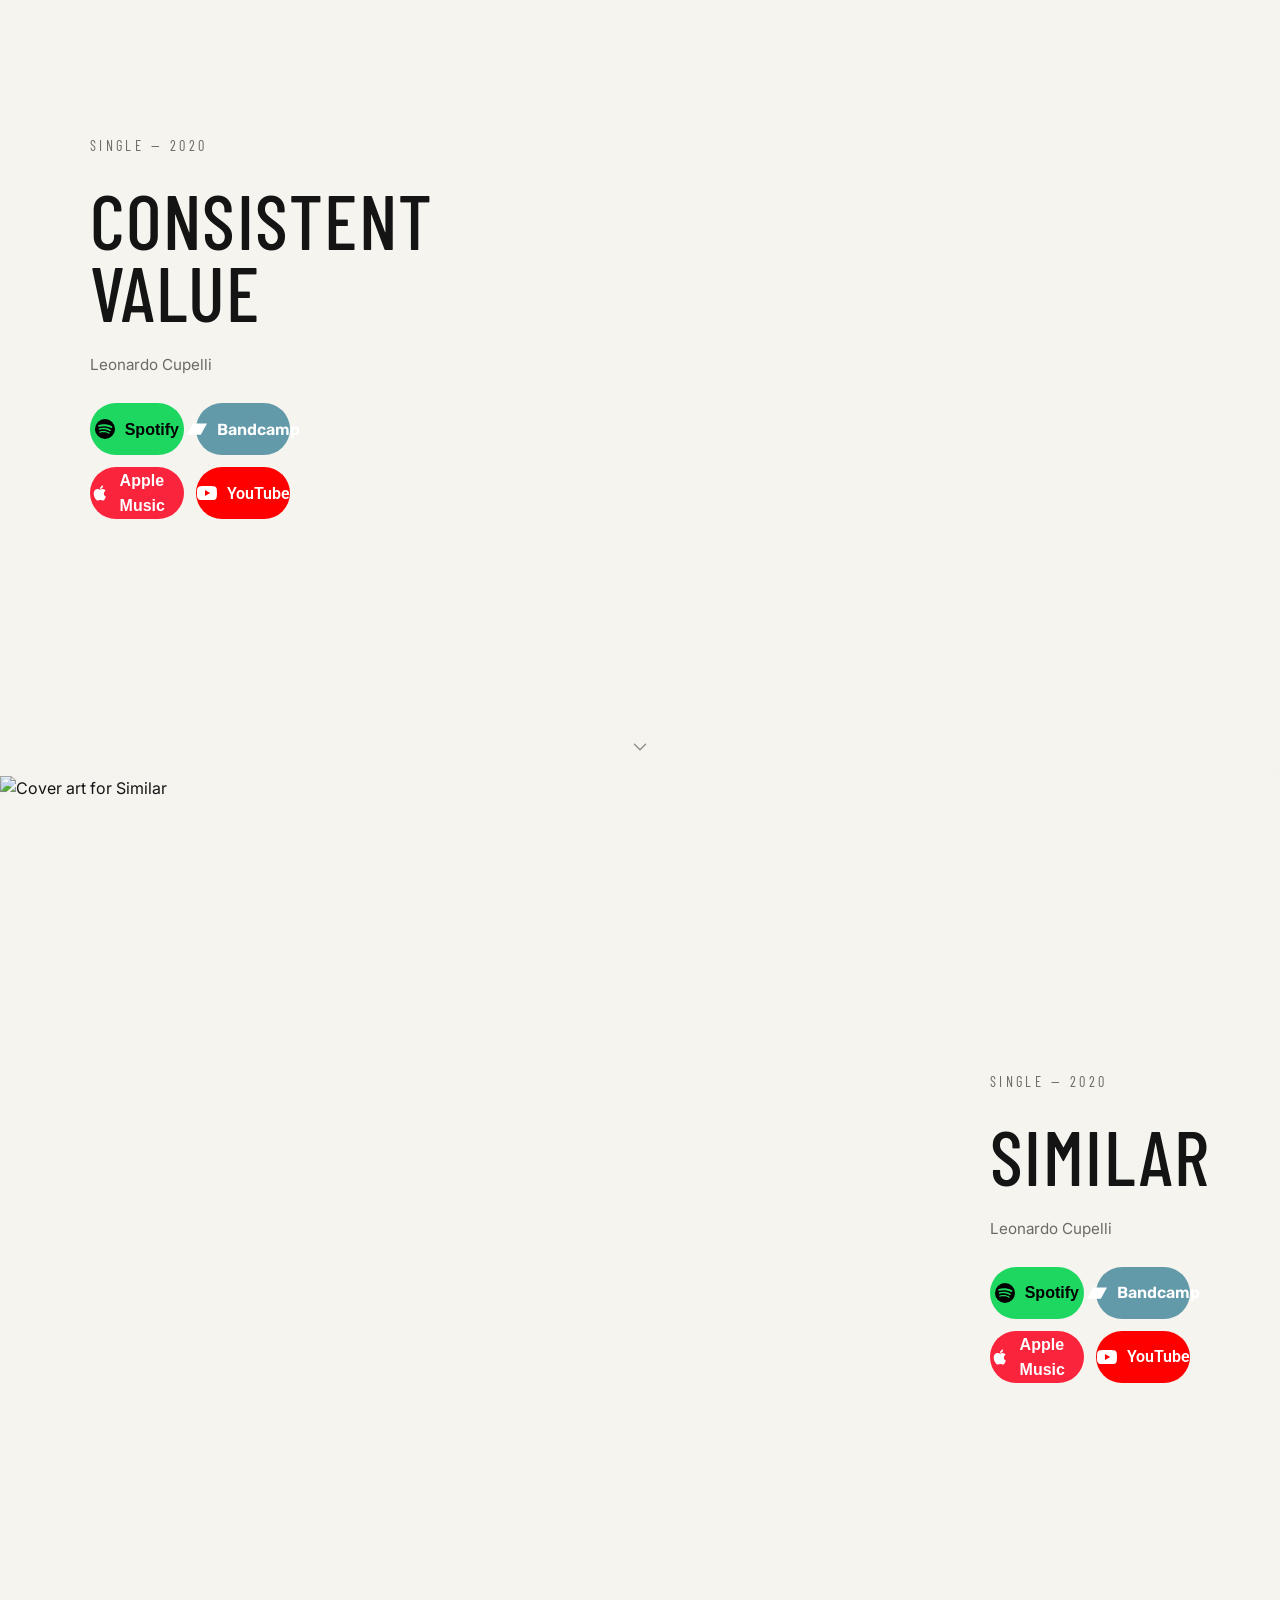
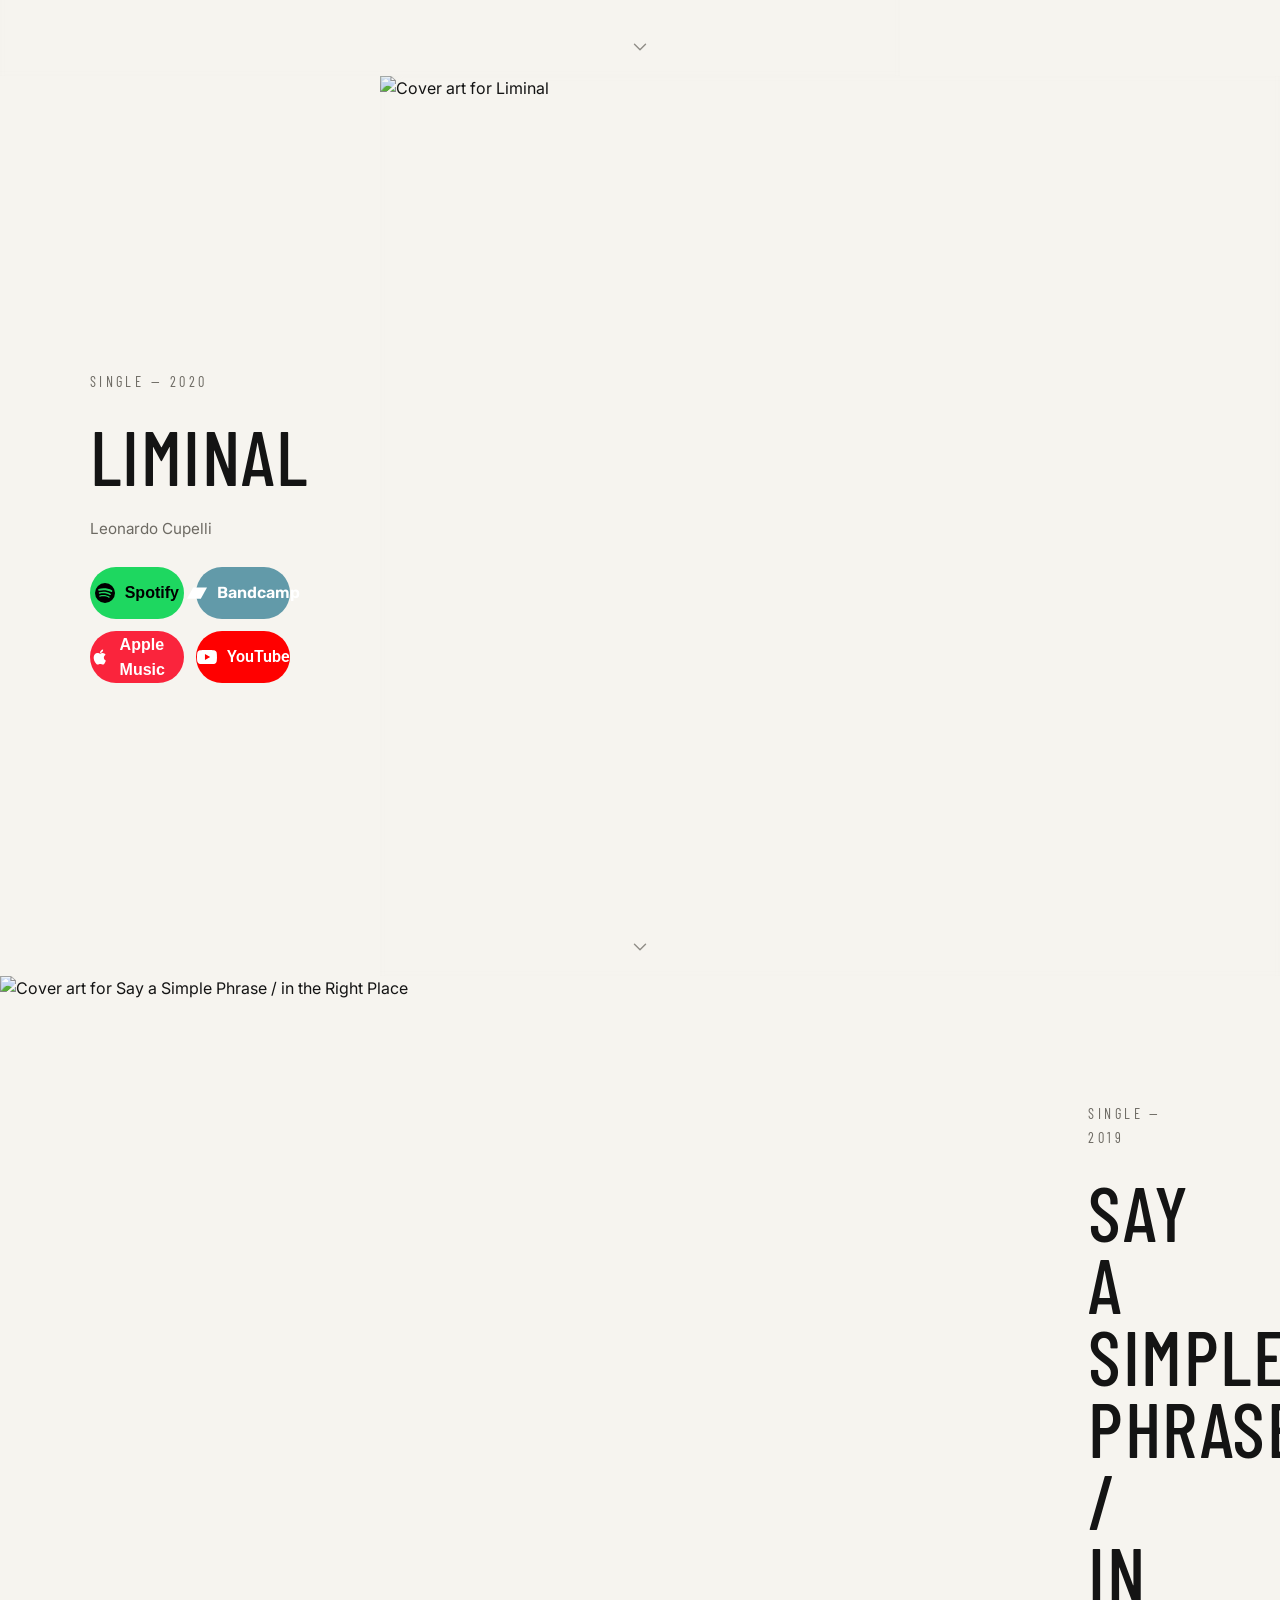
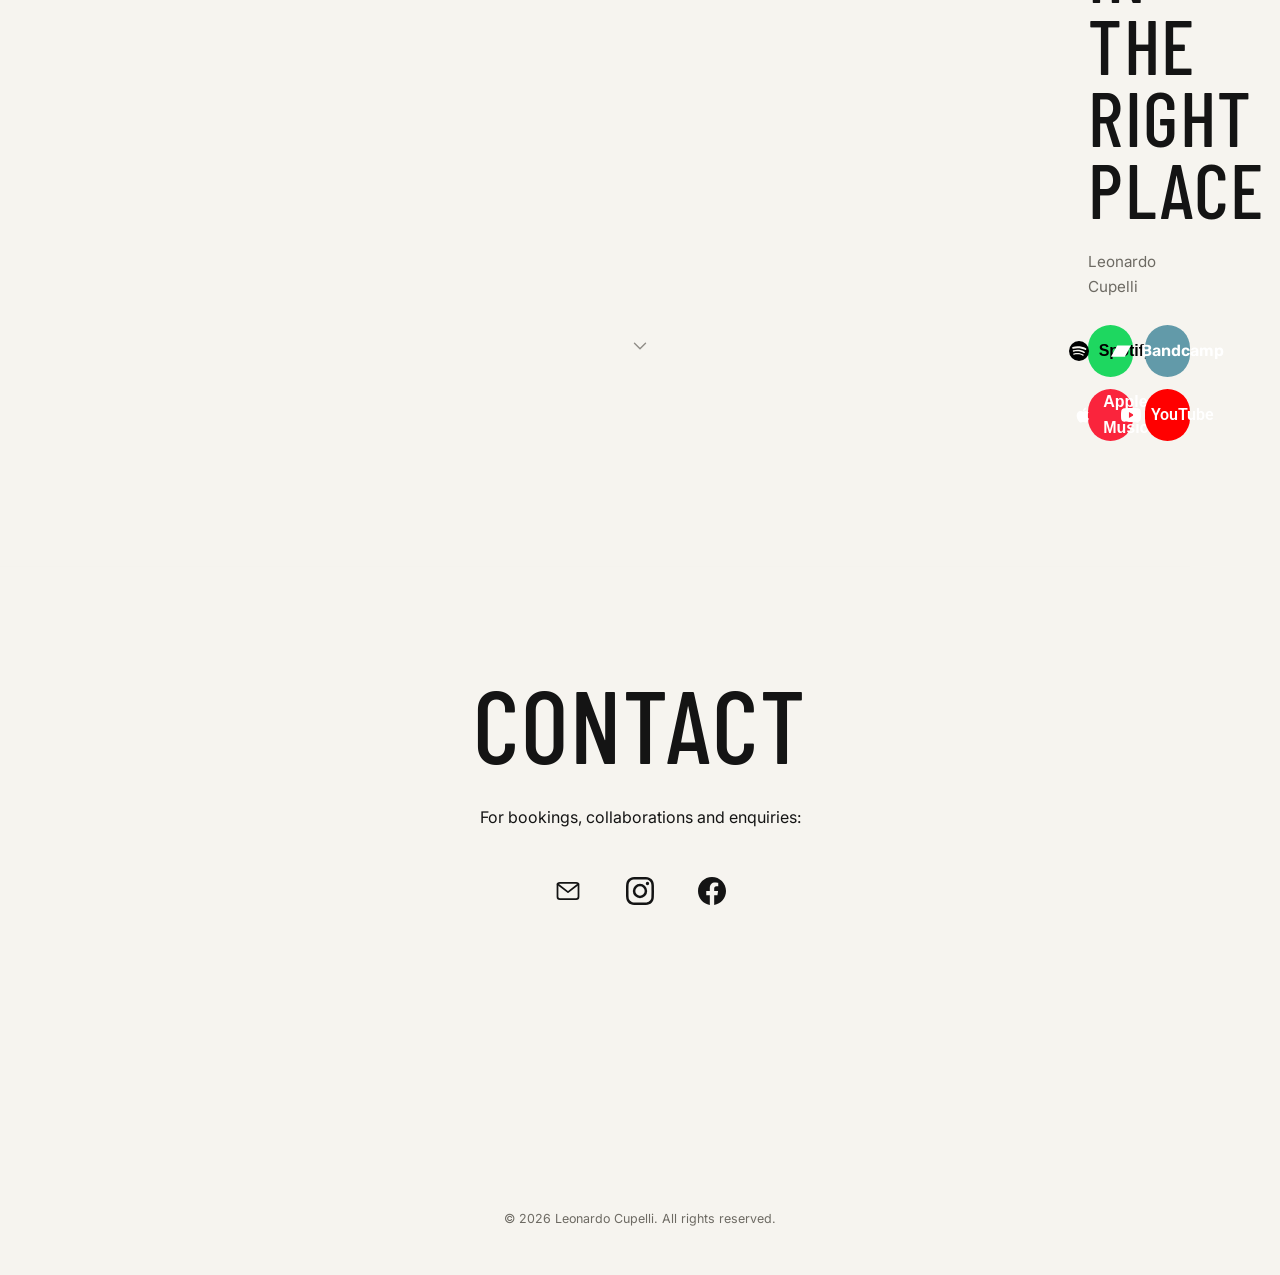
==== commit 8904a601: "Animated release is long only while scrolling down through it Once passed, or when the reader turns " ====
--- a/index.html
+++ b/index.html
@@ -74,6 +74,7 @@
   <script src="js/main.js"></script>
   <script src="js/cover-scroll.js"></script>
   <script src="js/dattilogramma-scroll.js" defer></script>
+  <script src="js/animated-release.js"></script>
   <script>
     (() => {
       const link = document.getElementById('header-top');
--- a/css/style.css
+++ b/css/style.css
@@ -123,7 +123,7 @@
 /* Animated release: several screens tall; cover and text stay pinned while the cover animates */
 .release--animated {
   display: block;
-  height: 400vh;
+  height: 450vh;
   min-height: 0;
 }
 
@@ -309,7 +309,7 @@
   .release--animated,
   .release--animated:nth-of-type(even) {
     display: block;
-    height: 400vh;
+    height: 450vh;
     min-height: 0;
     overflow: visible;
   }
@@ -375,3 +375,9 @@
 
   .site-nav { gap: 16px; }
 }
+
+/* Animated release once passed or finished: one screen tall like the others (js/animated-release.js) */
+.release.release--animated.is-collapsed {
+  height: 100svh;
+  min-height: 100svh;
+}
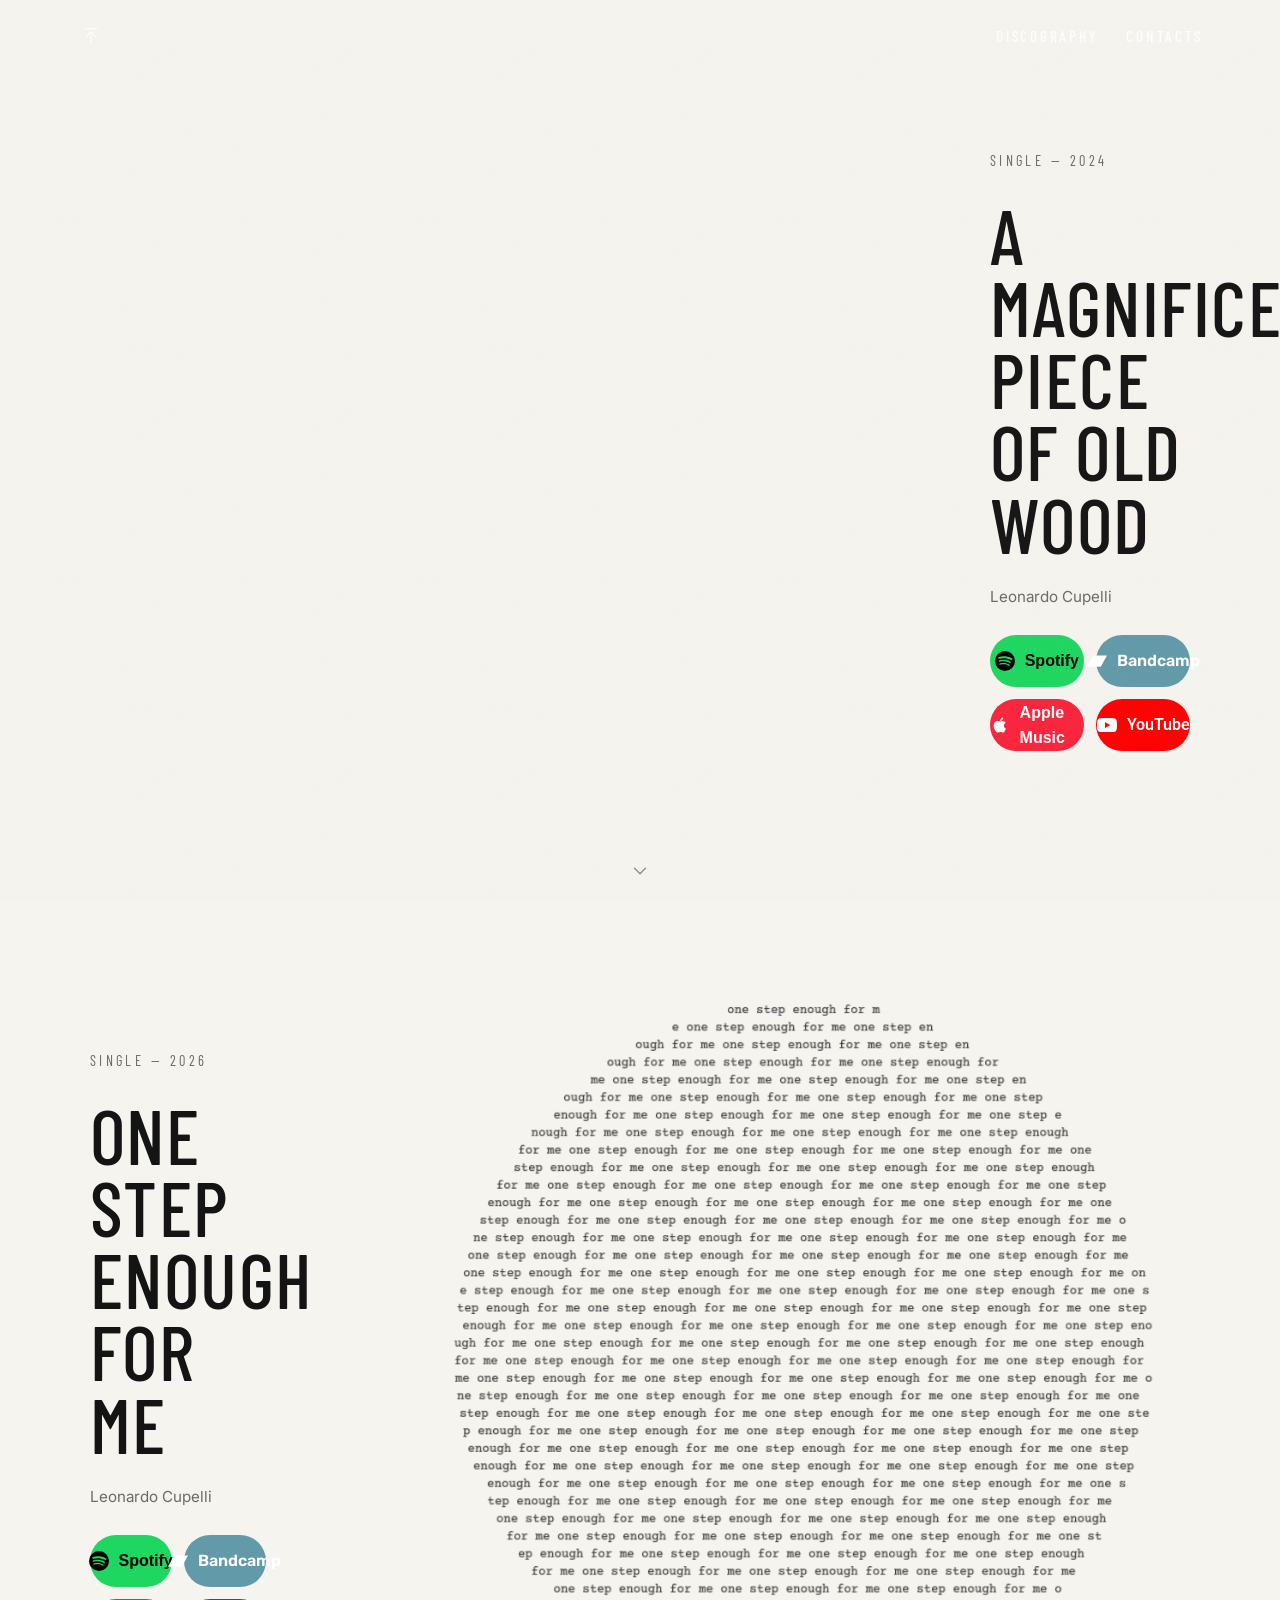
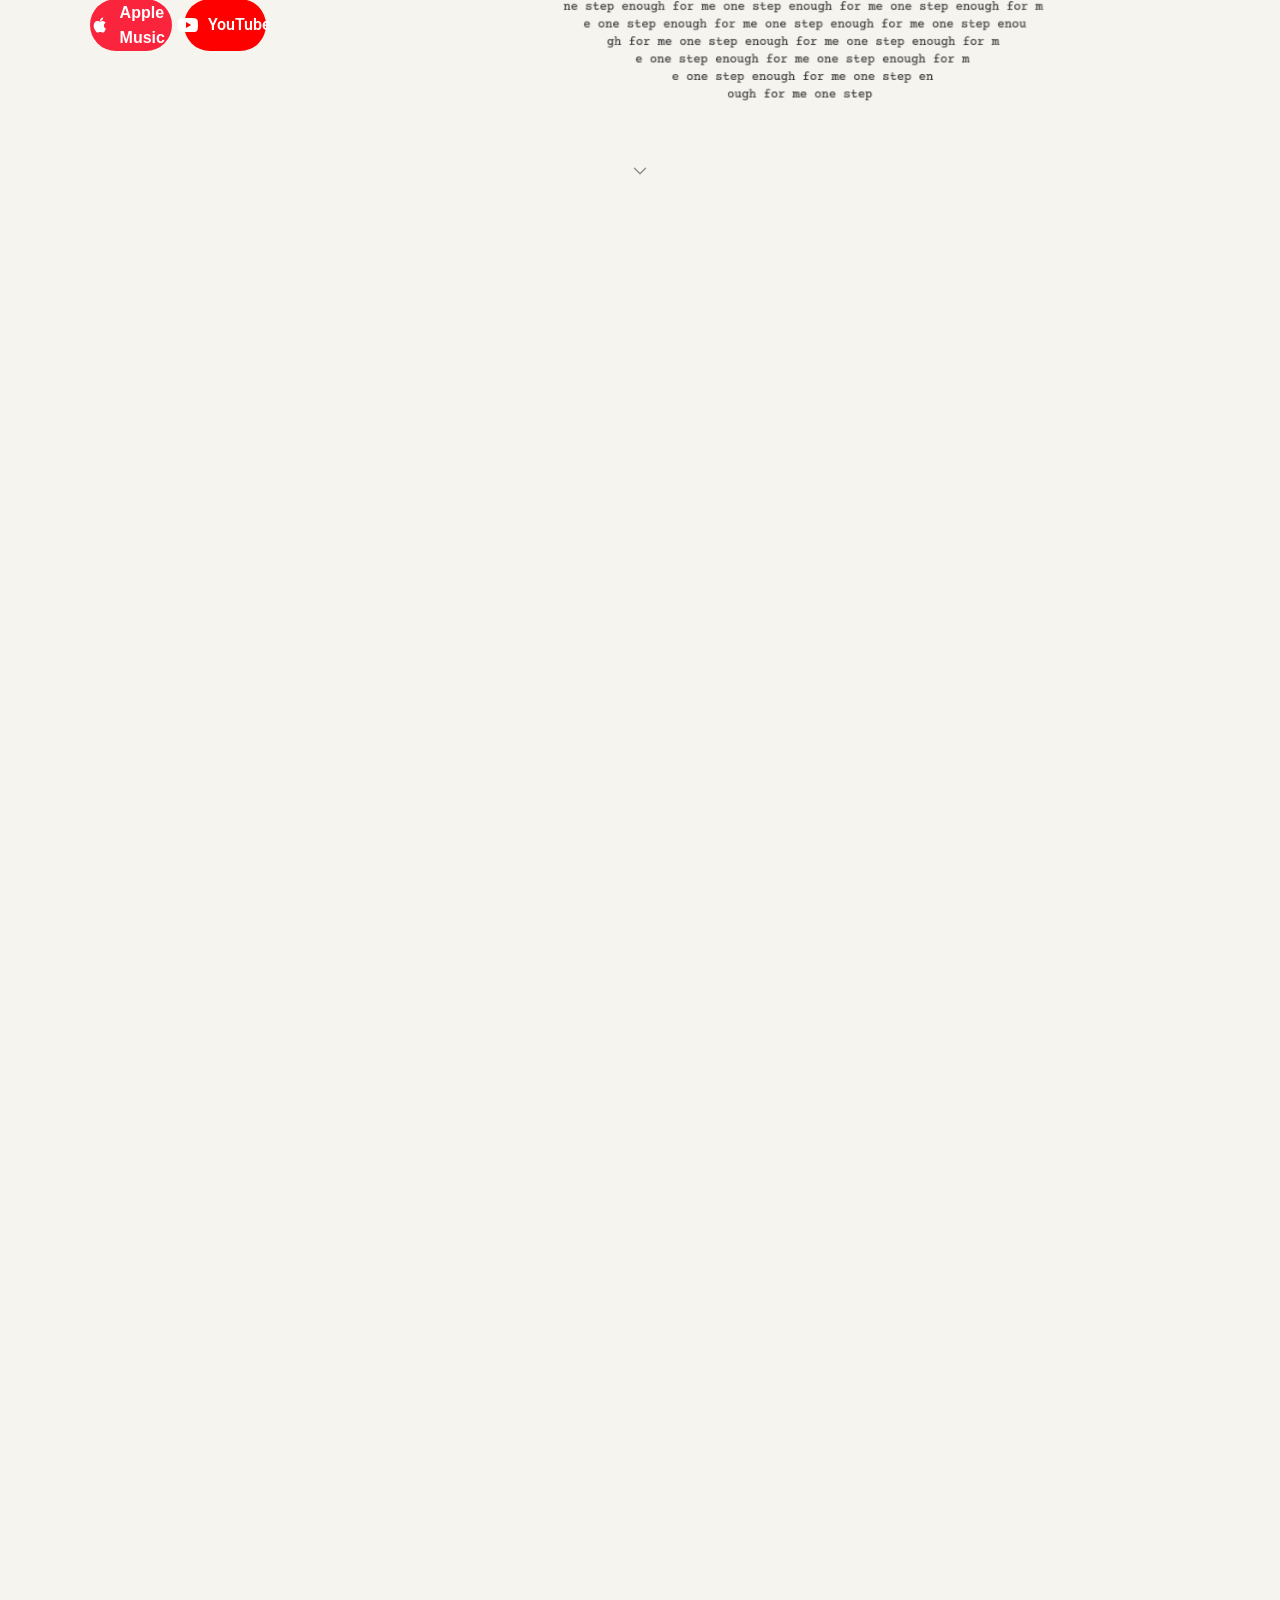
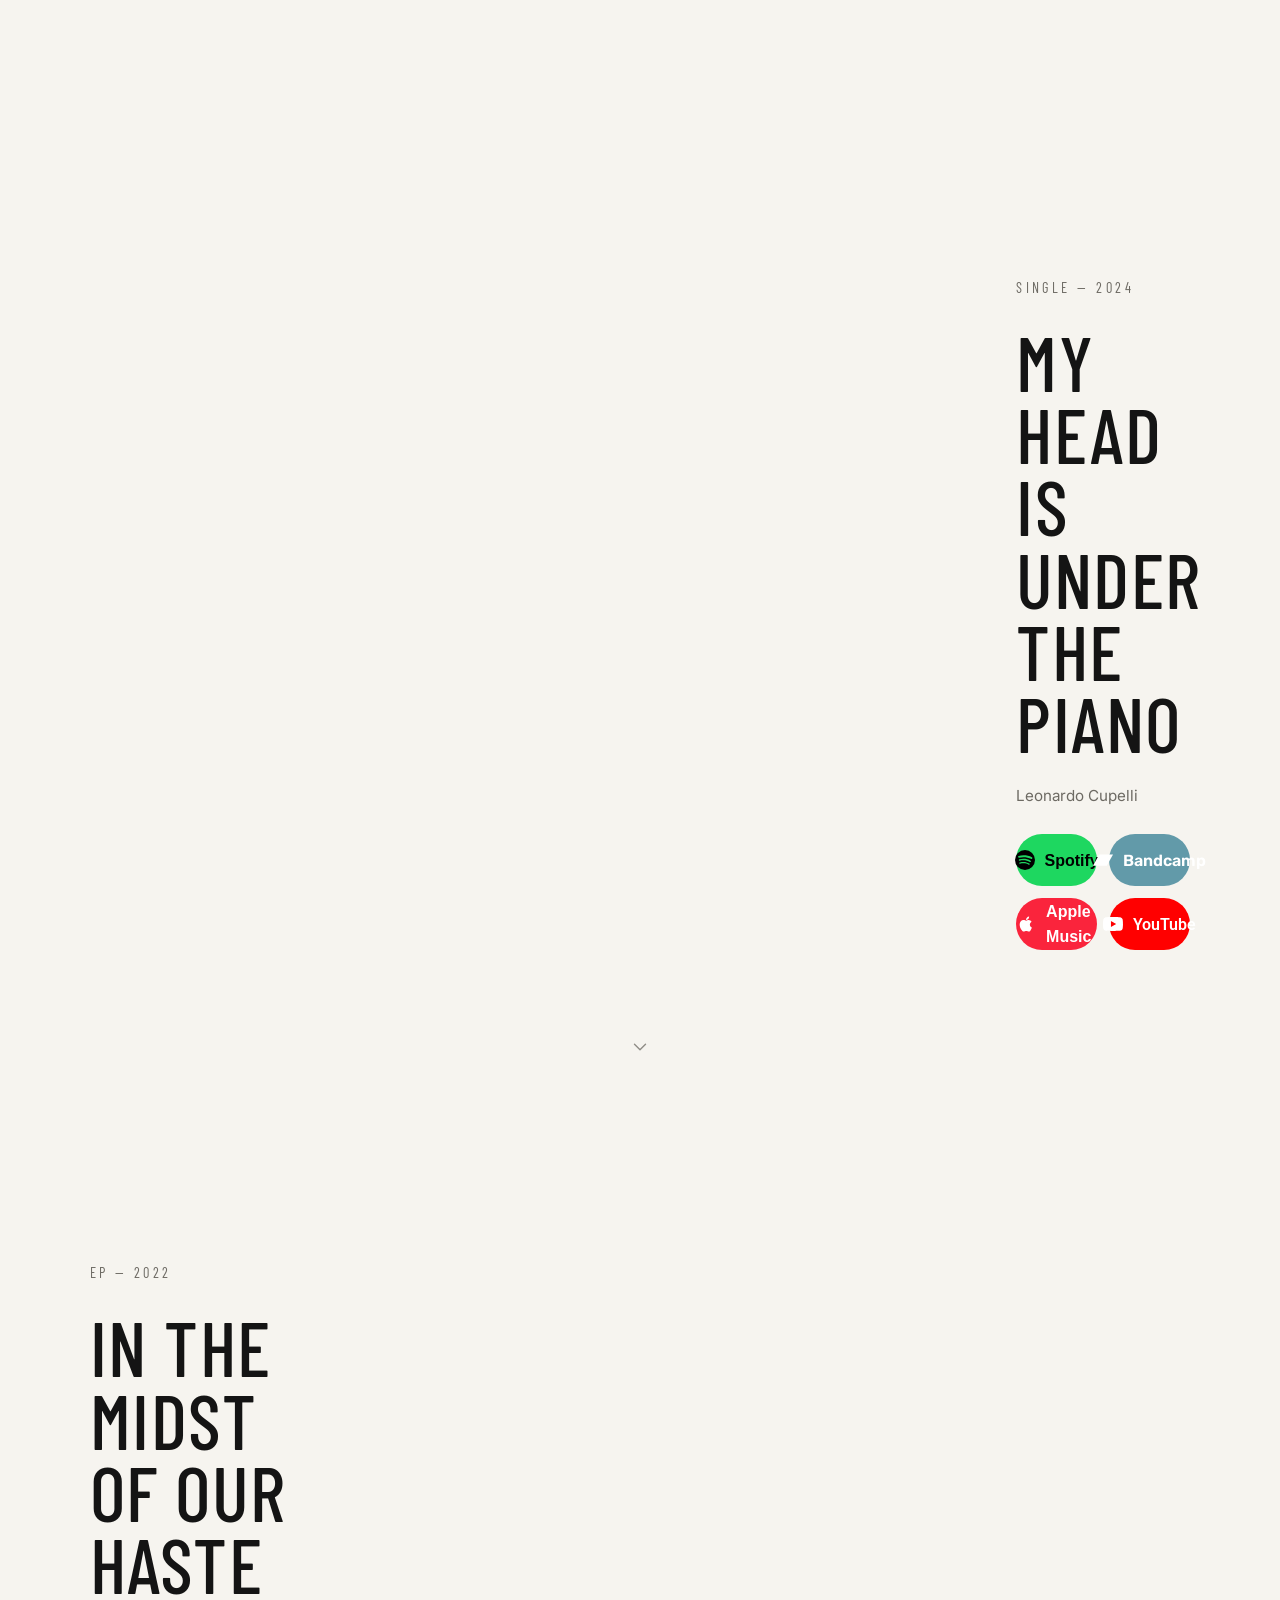
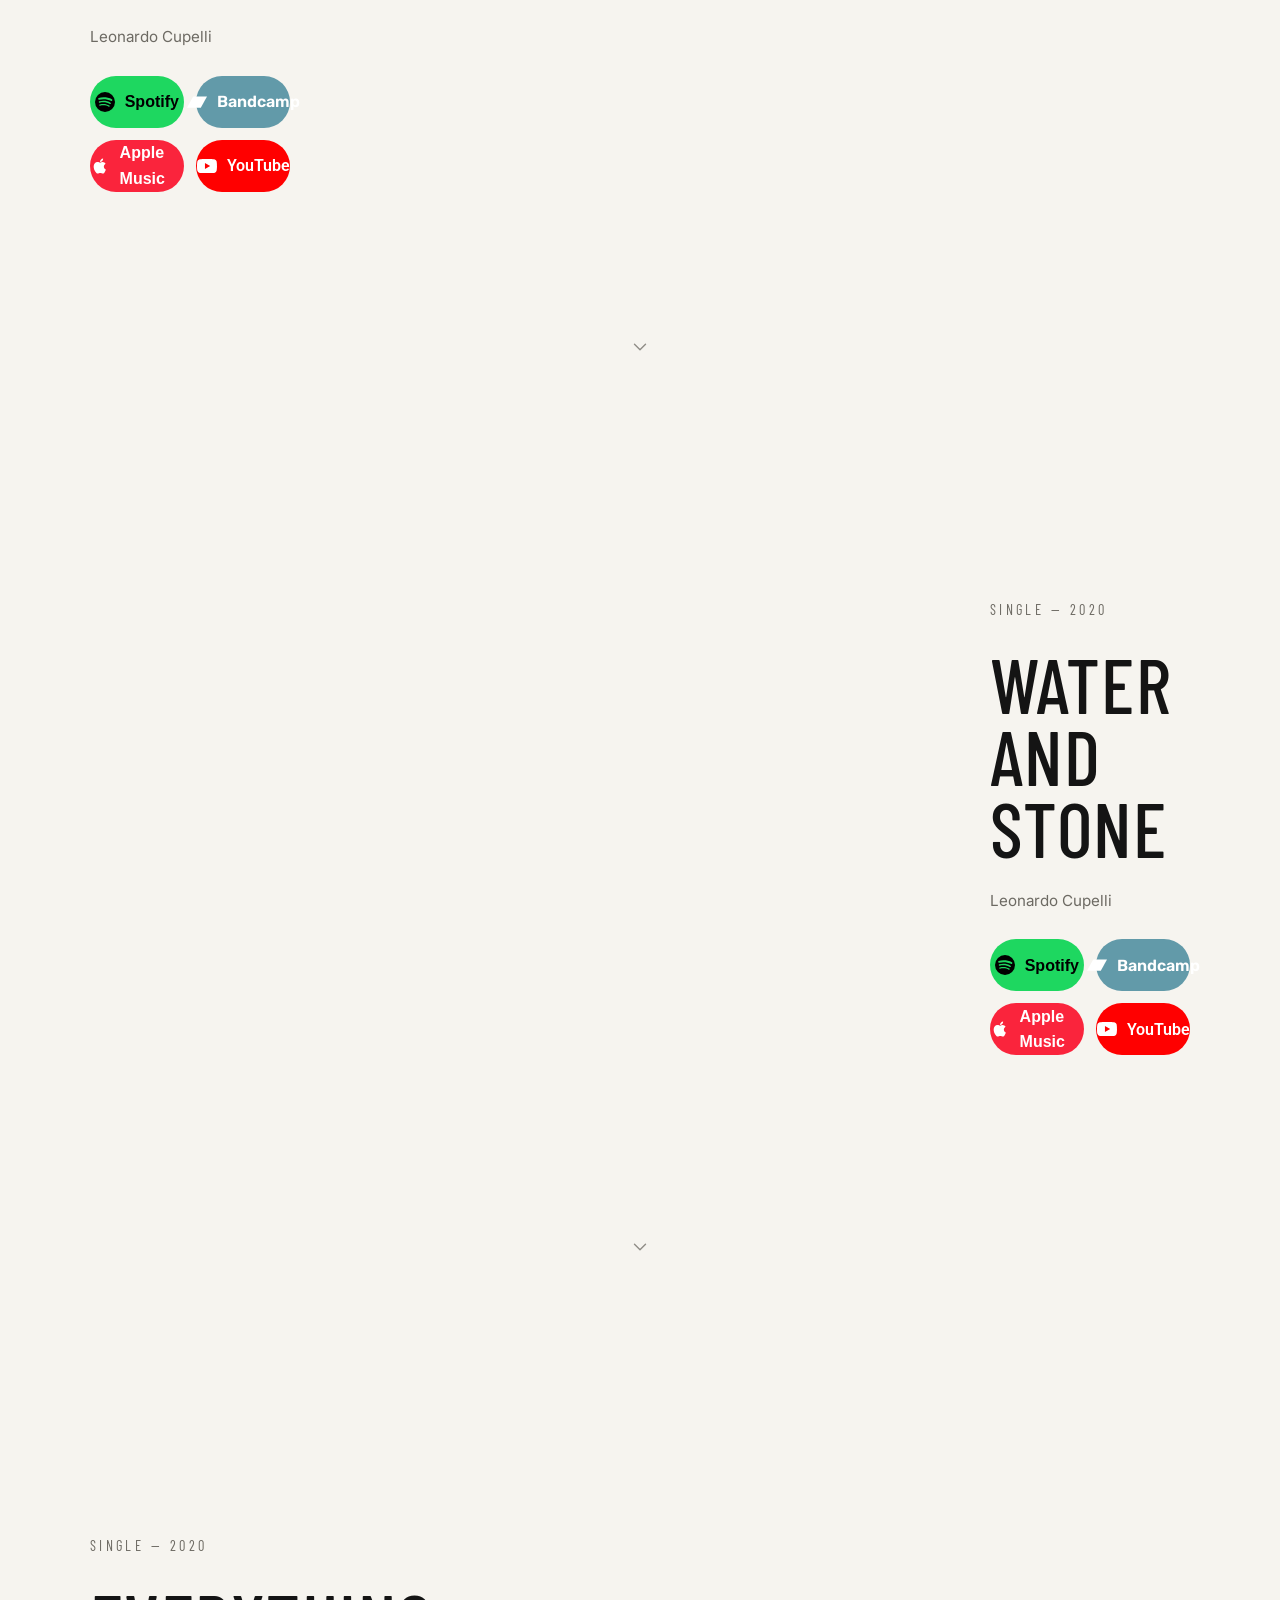
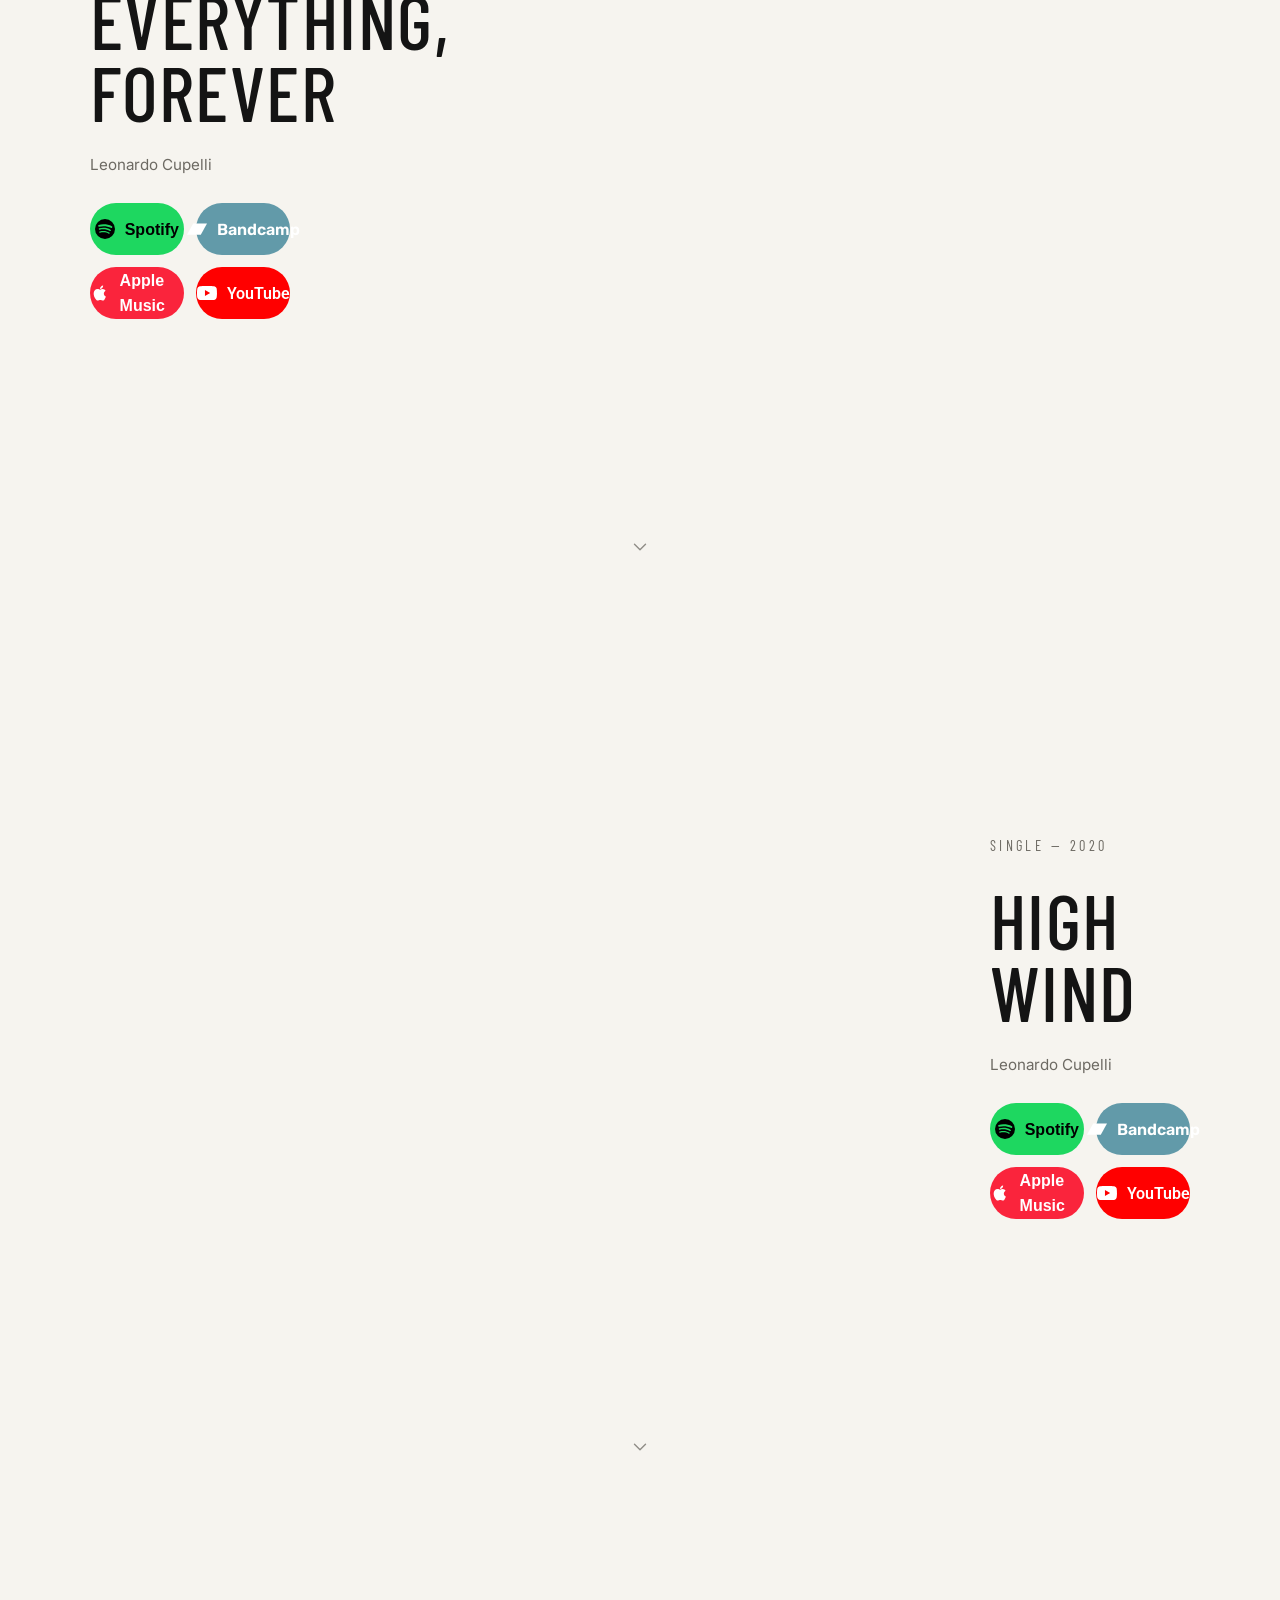
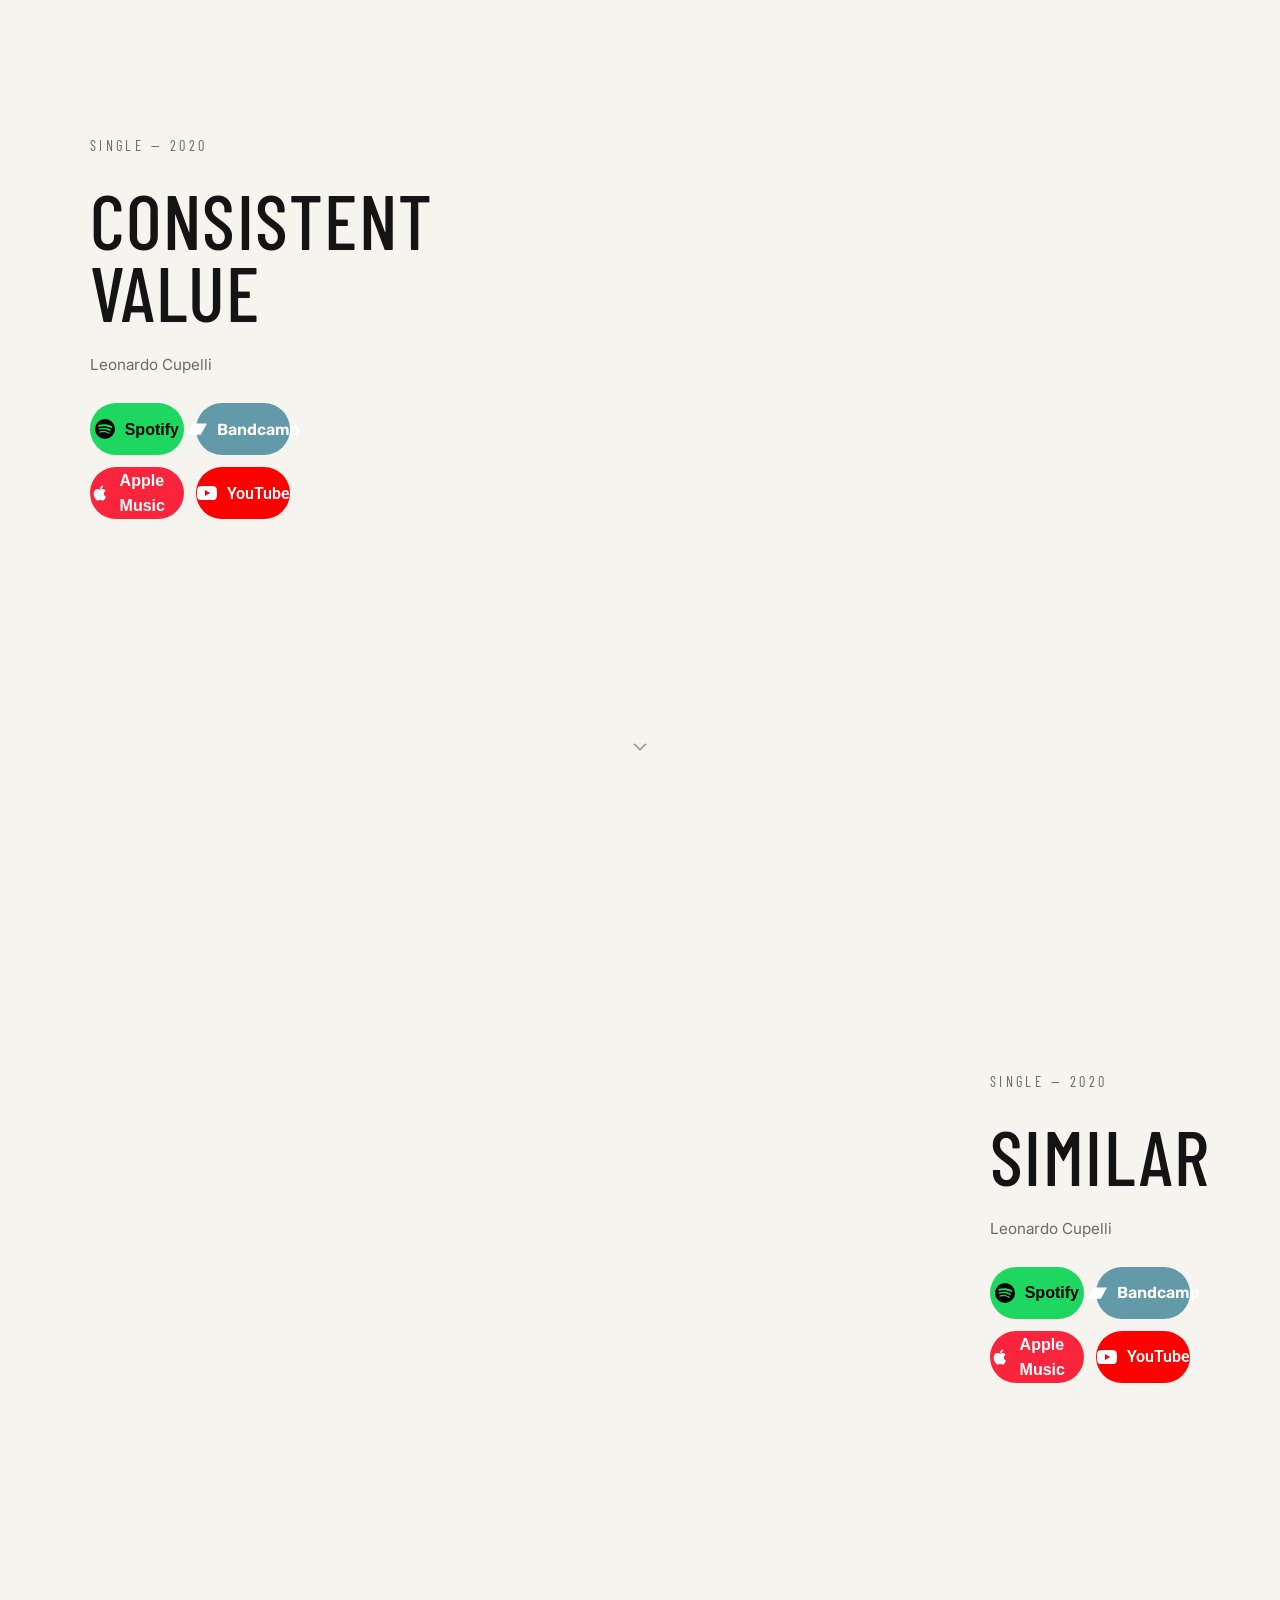
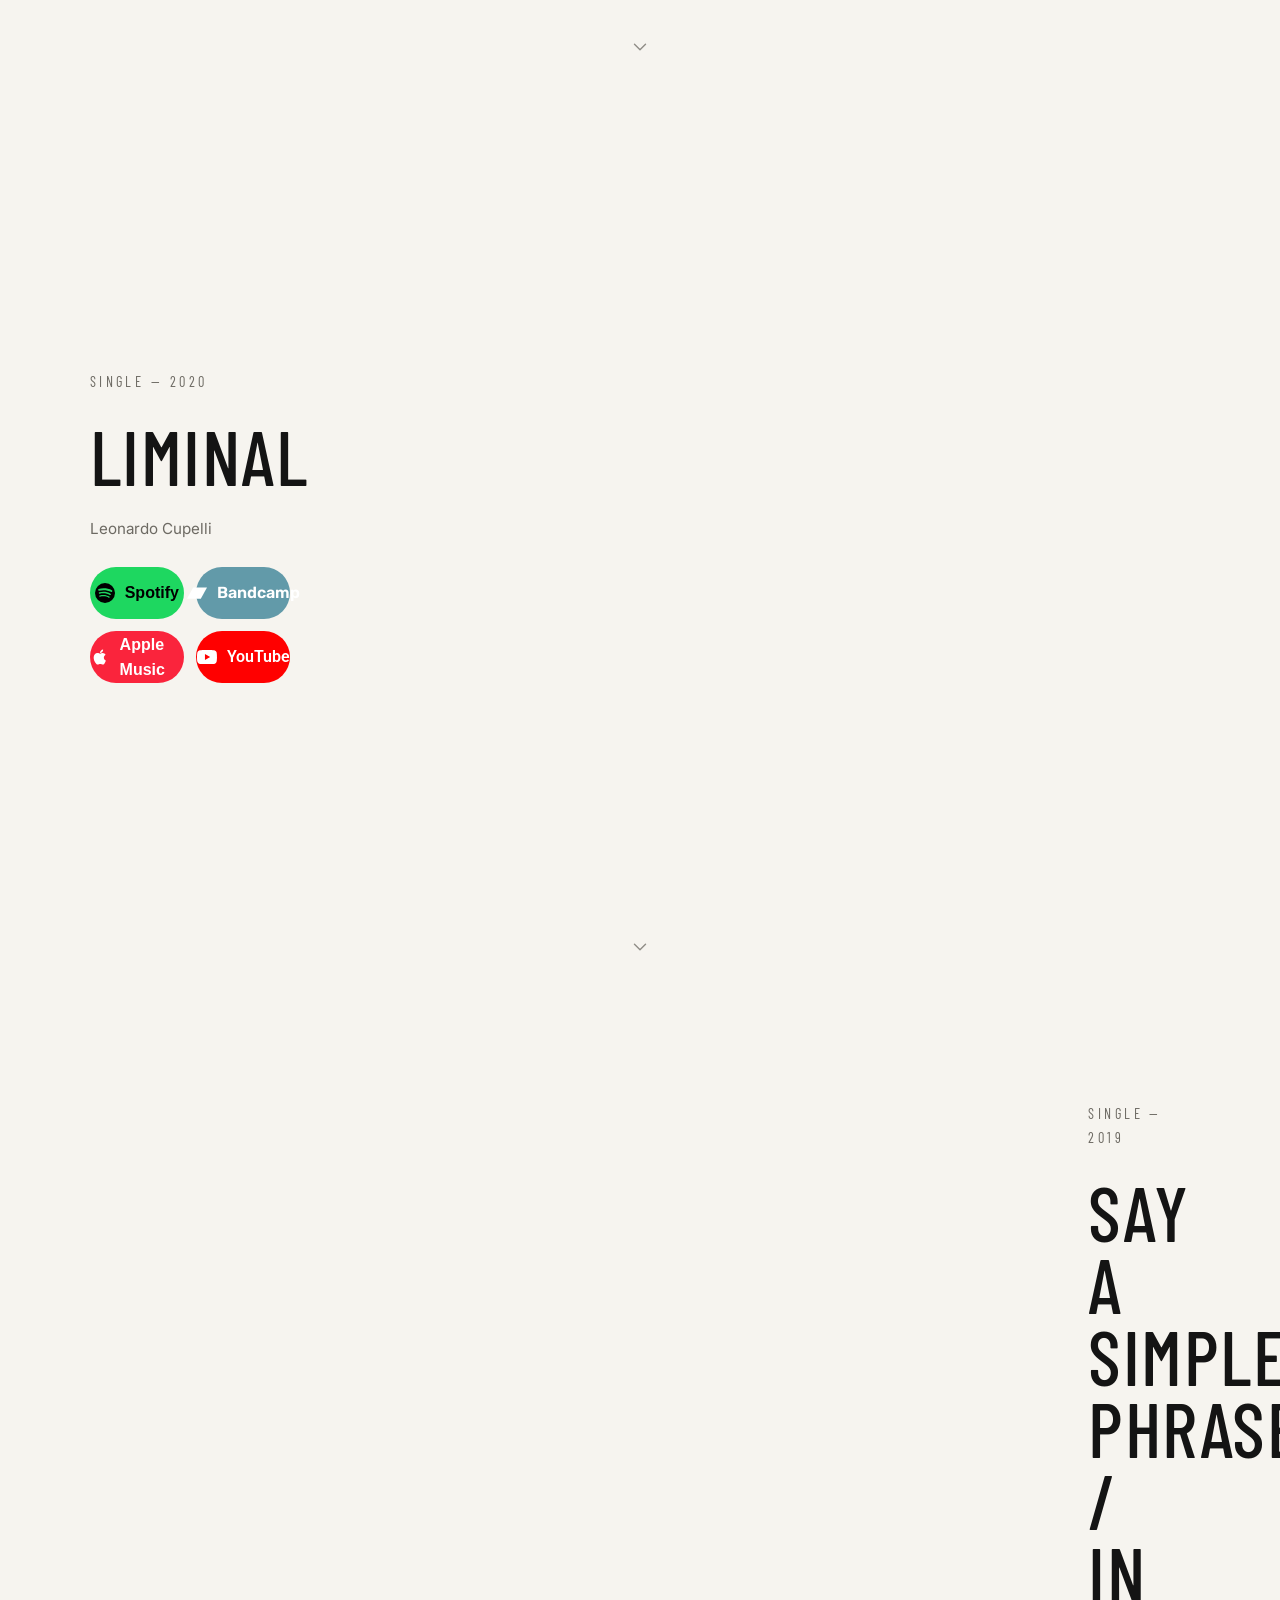
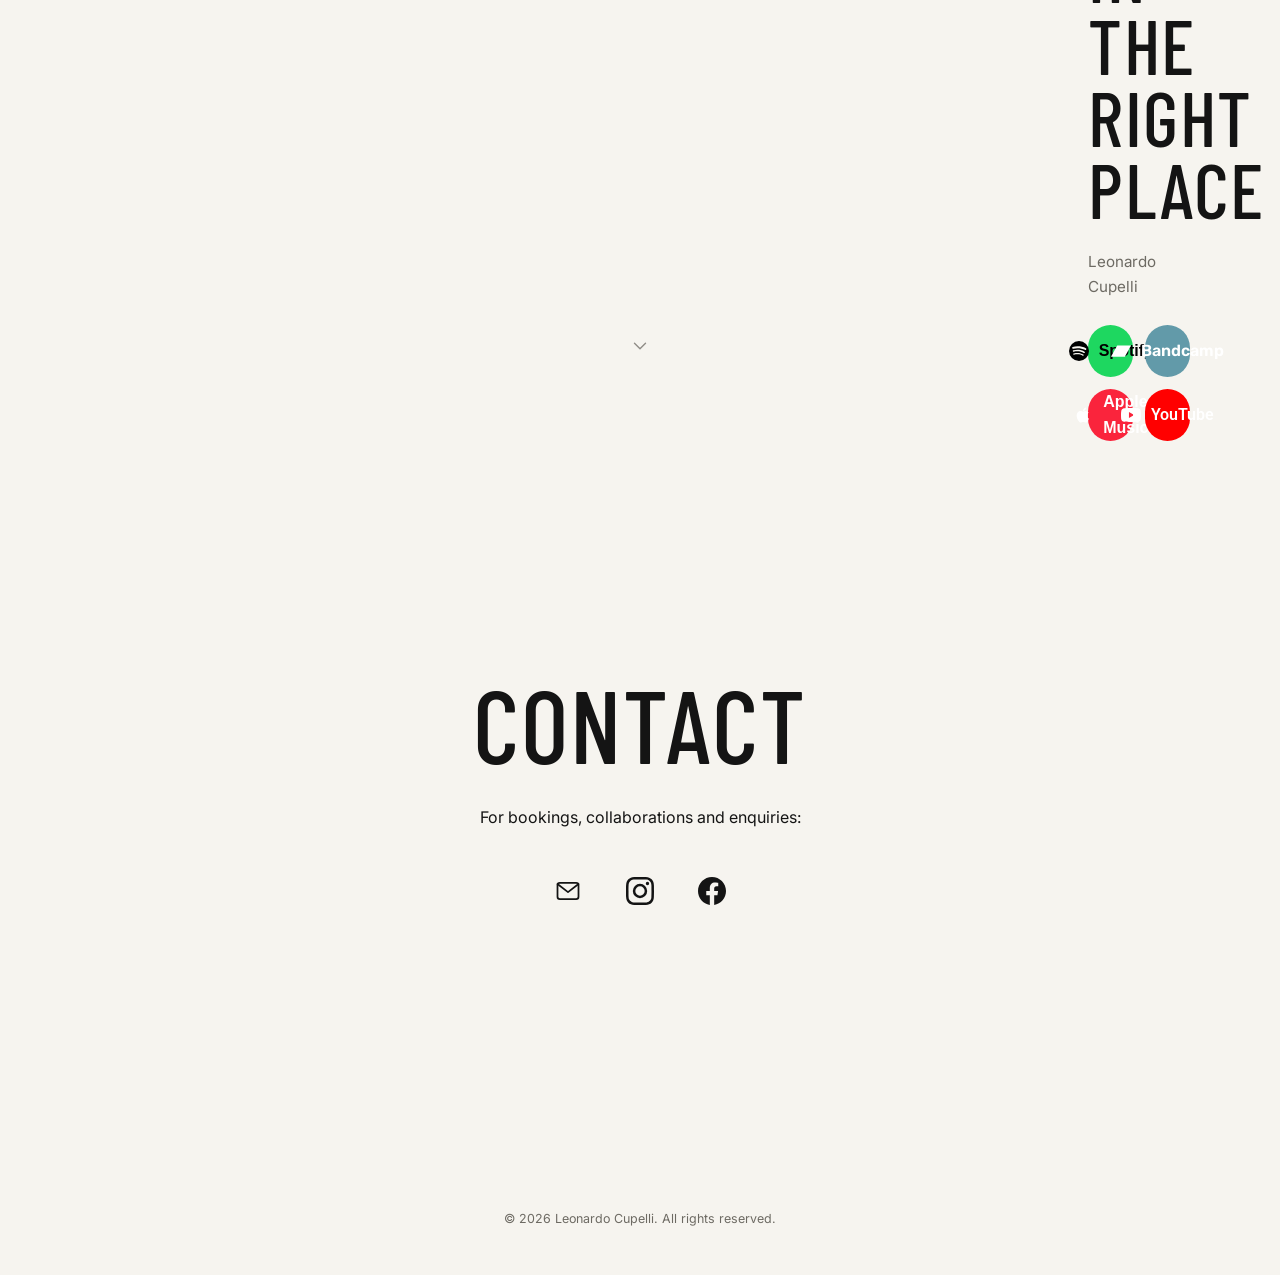
==== commit c7d061fe: "Feel native on phones - viewport-fit=cover, so the existing env(safe-area-inset-*) padding   takes e" ====
--- a/index.html
+++ b/index.html
@@ -2,7 +2,10 @@
 <html lang="it">
 <head>
   <meta charset="utf-8">
-  <meta name="viewport" content="width=device-width, initial-scale=1">
+  <meta name="viewport" content="width=device-width, initial-scale=1, viewport-fit=cover">
+  <meta name="color-scheme" content="light dark">
+  <meta name="theme-color" media="(prefers-color-scheme: dark)" content="#0b0b0c">
+  <meta name="theme-color" media="(prefers-color-scheme: light)" content="#f6f4ef">
   <title>Leonardo Cupelli — Composer</title>
   <meta name="description" content="Official portfolio of composer Leonardo Cupelli. Listen to releases on Spotify, Bandcamp, Apple Music and YouTube.">
   <link rel="preconnect" href="https://fonts.googleapis.com">
--- a/css/style.css
+++ b/css/style.css
@@ -15,6 +15,7 @@
   --bandcamp-blue: #629aa9;
   --apple-red: #fa243c;
   --youtube-red: #ff0000;
+  --ease-out: cubic-bezier(.22, .61, .36, 1);
 }
 
 @media (prefers-color-scheme: light) {
@@ -27,6 +28,20 @@
   }
 }
 
+/* Moving between the home page and the Discography: a short crossfade instead of a hard cut
+   (cross-document view transitions; browsers without them just navigate as before) */
+@view-transition { navigation: auto; }
+
+::view-transition-old(root),
+::view-transition-new(root) {
+  animation-duration: 250ms;
+  animation-timing-function: var(--ease-out);
+}
+
+@media (prefers-reduced-motion: reduce) {
+  @view-transition { navigation: none; }
+}
+
 * { box-sizing: border-box; }
 
 body {
@@ -40,6 +55,32 @@
 }
 
 a { color: inherit; text-decoration: none; }
+
+/* Phones: no grey flash on tap (every control has its own :active state instead), no font
+   inflation in landscape, no double-tap-zoom wait on links and buttons, and long-pressing a
+   control does not select its label or open the link callout */
+html {
+  -webkit-tap-highlight-color: transparent;
+  -webkit-text-size-adjust: 100%;
+  text-size-adjust: 100%;
+}
+
+a, button { touch-action: manipulation; }
+
+.stream-link,
+.site-nav a,
+.header-top,
+.back-home {
+  -webkit-user-select: none;
+  user-select: none;
+  -webkit-touch-callout: none;
+}
+
+/* Press feedback for the header controls: dim while the finger is down, like native bar buttons */
+.site-nav a:active,
+.site-header .header-top.is-visible:active,
+.back-home:active,
+.archive-release-link:active { opacity: .6; }
 
 .site-header {
   position: fixed;
@@ -49,6 +90,9 @@
   align-items: center;
   justify-content: flex-end;
   padding: 22px clamp(24px, 6vw, 80px);
+  padding-top: max(22px, env(safe-area-inset-top, 0px));
+  padding-right: max(clamp(24px, 6vw, 80px), env(safe-area-inset-right, 0px));
+  padding-left: max(clamp(24px, 6vw, 80px), env(safe-area-inset-left, 0px));
   background: transparent;
   border: 0;
   backdrop-filter: none;
@@ -67,15 +111,6 @@
   font-style: normal;
   text-transform: uppercase;
   letter-spacing: .18em;
-}
-
-.site-nav a {
-  transition: transform .3s cubic-bezier(.22,.61,.36,1);
-}
-
-.site-nav a:hover,
-.site-nav a:focus-visible {
-  transform: scale(1.08);
 }
 
 .viewport-fade {
@@ -120,6 +155,42 @@
   box-shadow: none;
 }
 
+/* Photographic covers fade in once their image has loaded (js/main.js adds .is-loaded) */
+img.release-cover {
+  opacity: 0;
+  transition: opacity 400ms var(--ease-out);
+}
+
+img.release-cover.is-loaded { opacity: 1; }
+
+@media (prefers-reduced-motion: reduce) {
+  img.release-cover { transition: opacity 150ms var(--ease-out); }
+}
+
+/* First release on page load: kicker, title, meta and buttons settle in one after the other.
+   Runs once per visit (js/main.js adds .is-entering); the buttons stay clickable throughout. */
+.release.is-entering .release-content > * {
+  animation: release-enter 400ms var(--ease-out) both;
+}
+
+.release.is-entering .release-content > :nth-child(2) { animation-delay: 50ms; }
+.release.is-entering .release-content > :nth-child(3) { animation-delay: 90ms; }
+.release.is-entering .release-content > :nth-child(4) { animation-delay: 140ms; }
+
+@keyframes release-enter {
+  from { opacity: 0; transform: translateY(8px); }
+}
+
+@keyframes release-enter-fade {
+  from { opacity: 0; }
+}
+
+@media (prefers-reduced-motion: reduce) {
+  .release.is-entering .release-content > * {
+    animation: release-enter-fade 200ms var(--ease-out) both;
+  }
+}
+
 /* Animated release: several screens tall; cover and text stay pinned while the cover animates */
 .release--animated {
   display: block;
@@ -203,10 +274,23 @@
   font-style: normal;
   letter-spacing: 0;
   text-transform: none;
-  transition: transform .2s ease, filter .2s ease;
-}
-
-.stream-link:hover { transform: translateY(-2px); filter: brightness(1.08); }
+  transition: transform 160ms var(--ease-out), filter .2s ease;
+}
+
+/* Press feedback everywhere; the hover lift only with a mouse, so it does not stick after a tap */
+.stream-link:active { transform: scale(.97); }
+
+@media (hover: hover) and (pointer: fine) {
+  .stream-link:hover { transform: translateY(-2px); filter: brightness(1.08); }
+  .stream-link:hover:active { transform: translateY(-2px) scale(.97); }
+}
+
+@media (prefers-reduced-motion: reduce) {
+  .stream-link,
+  .stream-link:active,
+  .stream-link:hover,
+  .stream-link:hover:active { transform: none; }
+}
 .stream-link svg { width: 20px; height: 20px; flex: none; }
 
 .stream-link--spotify {
@@ -235,7 +319,7 @@
 
 .scroll-cue {
   position: absolute;
-  bottom: 18px;
+  bottom: calc(18px + env(safe-area-inset-bottom, 0px));
   left: 50%;
   transform: translateX(-50%);
   width: 22px;
@@ -256,6 +340,15 @@
   50% { transform: translate(-50%, 6px); opacity: .9; }
 }
 
+@keyframes scroll-cue-fade {
+  0%, 100% { opacity: .45; }
+  50% { opacity: .9; }
+}
+
+@media (prefers-reduced-motion: reduce) {
+  .scroll-cue { animation-name: scroll-cue-fade; }
+}
+
 .contact {
   min-height: 70svh;
   display: grid;
@@ -335,7 +428,7 @@
   .release-content {
     justify-content: center;
     gap: 14px;
-    padding: 18px 22px 52px;
+    padding: 18px max(22px, env(safe-area-inset-right, 0px)) 52px max(22px, env(safe-area-inset-left, 0px));
   }
 
   .release-kicker {
@@ -368,7 +461,7 @@
   .stream-link svg { width: 16px; height: 16px; }
 
   .scroll-cue {
-    bottom: 12px;
+    bottom: calc(12px + env(safe-area-inset-bottom, 0px));
     width: 18px;
     height: 18px;
   }
--- a/css/grain.css
+++ b/css/grain.css
@@ -1,4 +1,4 @@
-@import url('./header-interactions.css?v=1');
+@import url('./header-interactions.css?v=3');
 
 body::after {
   content: "";
